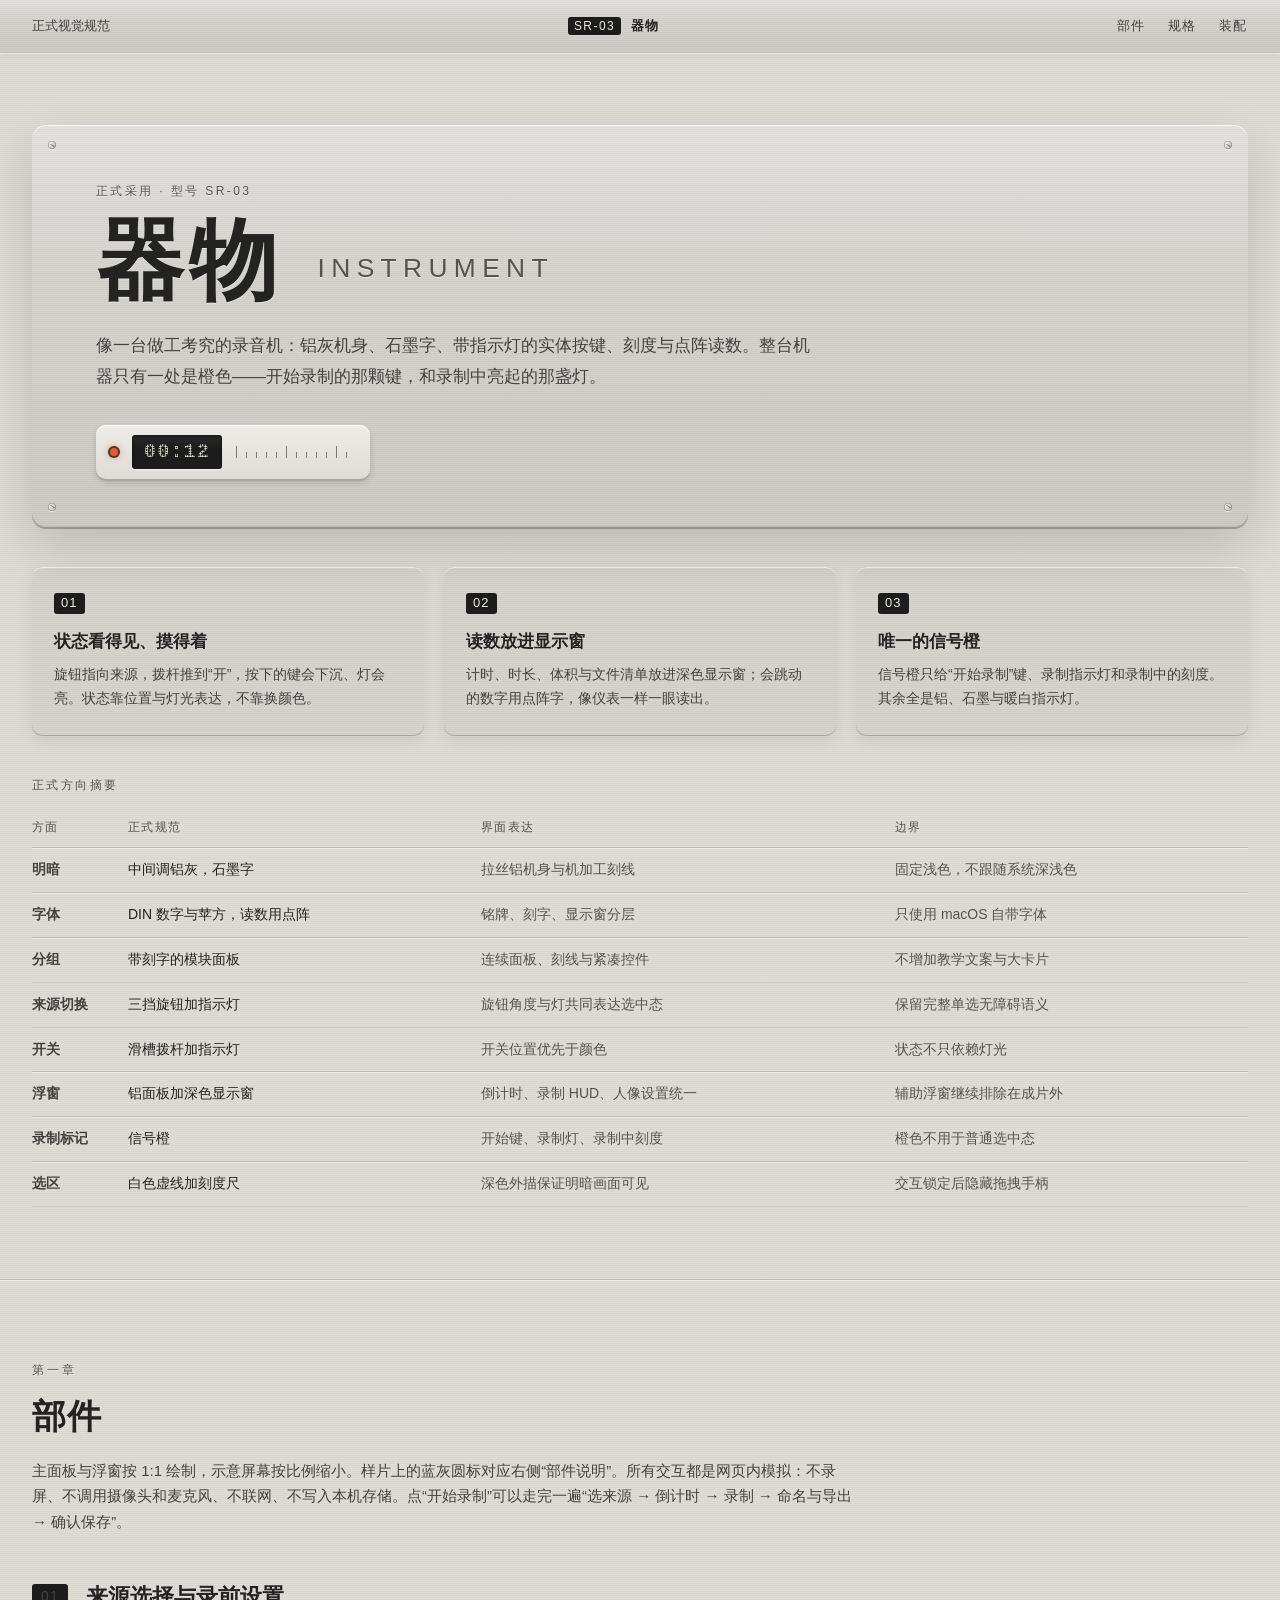
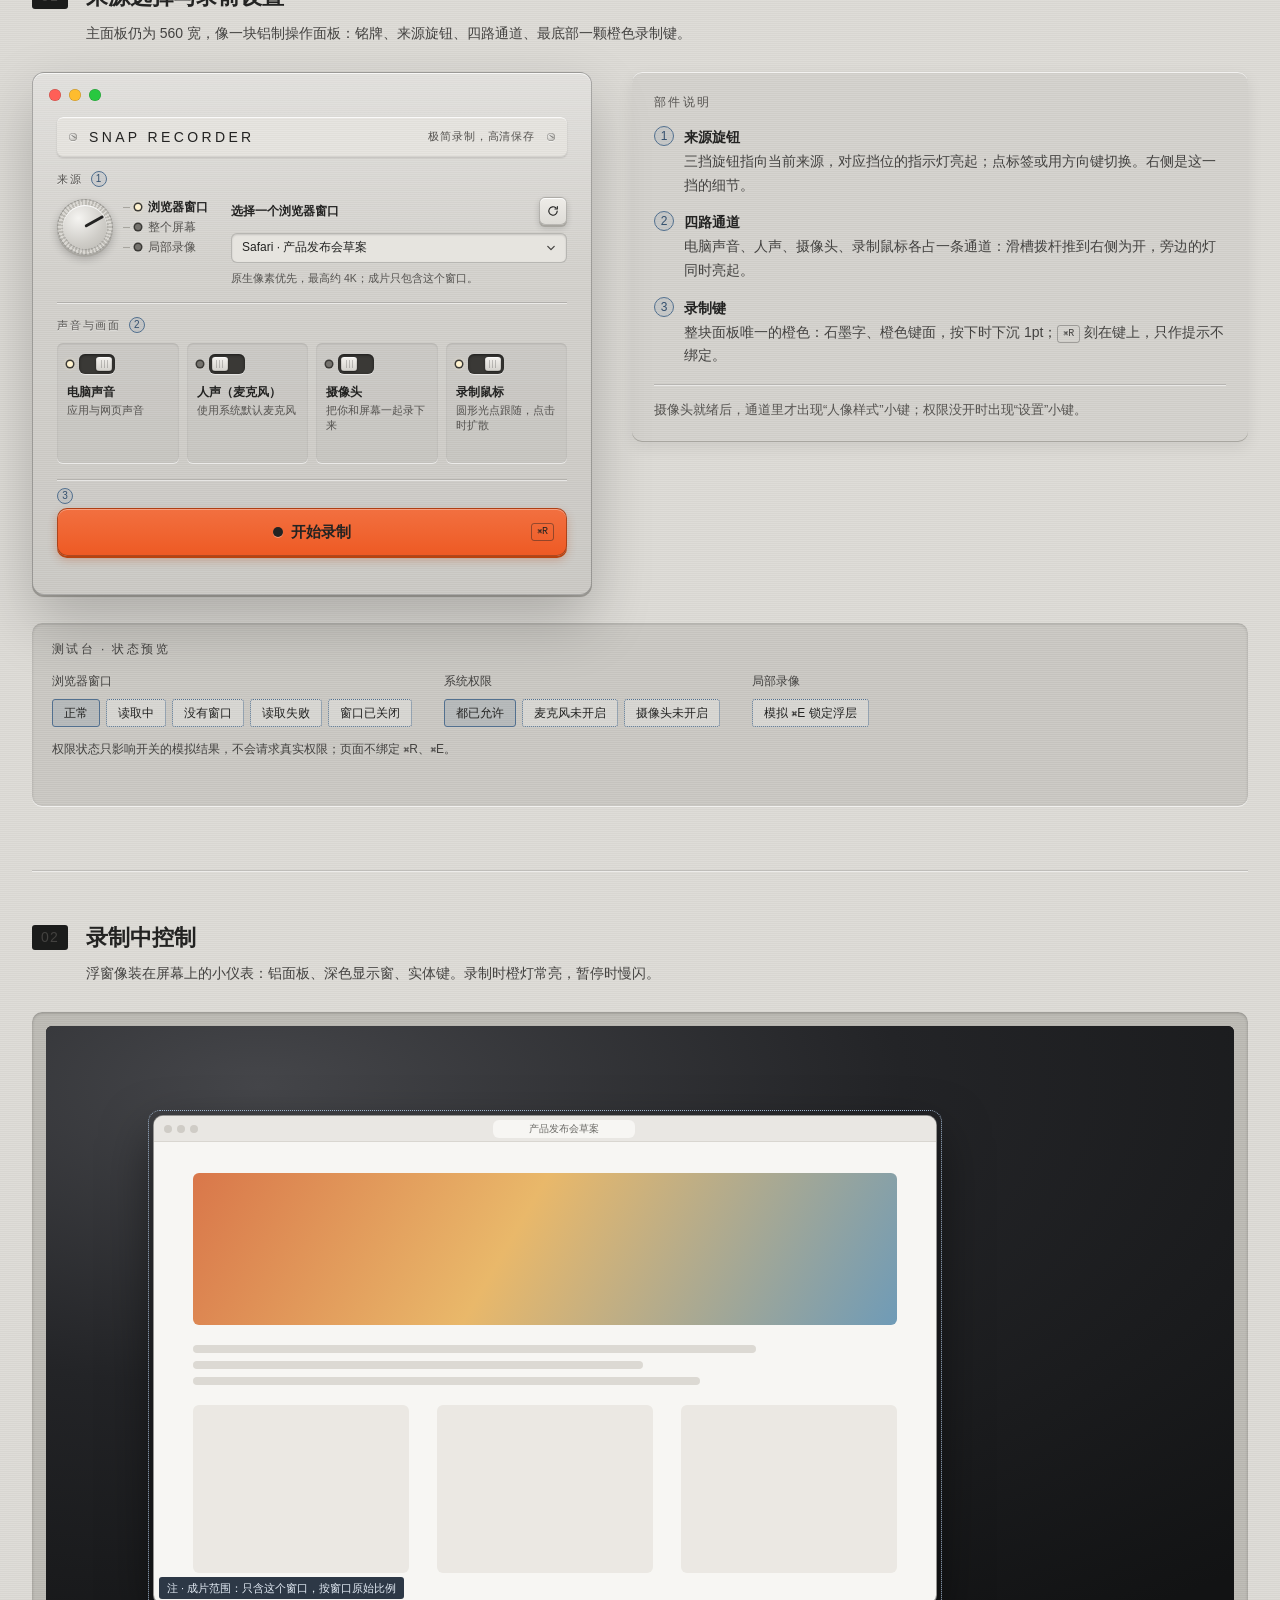
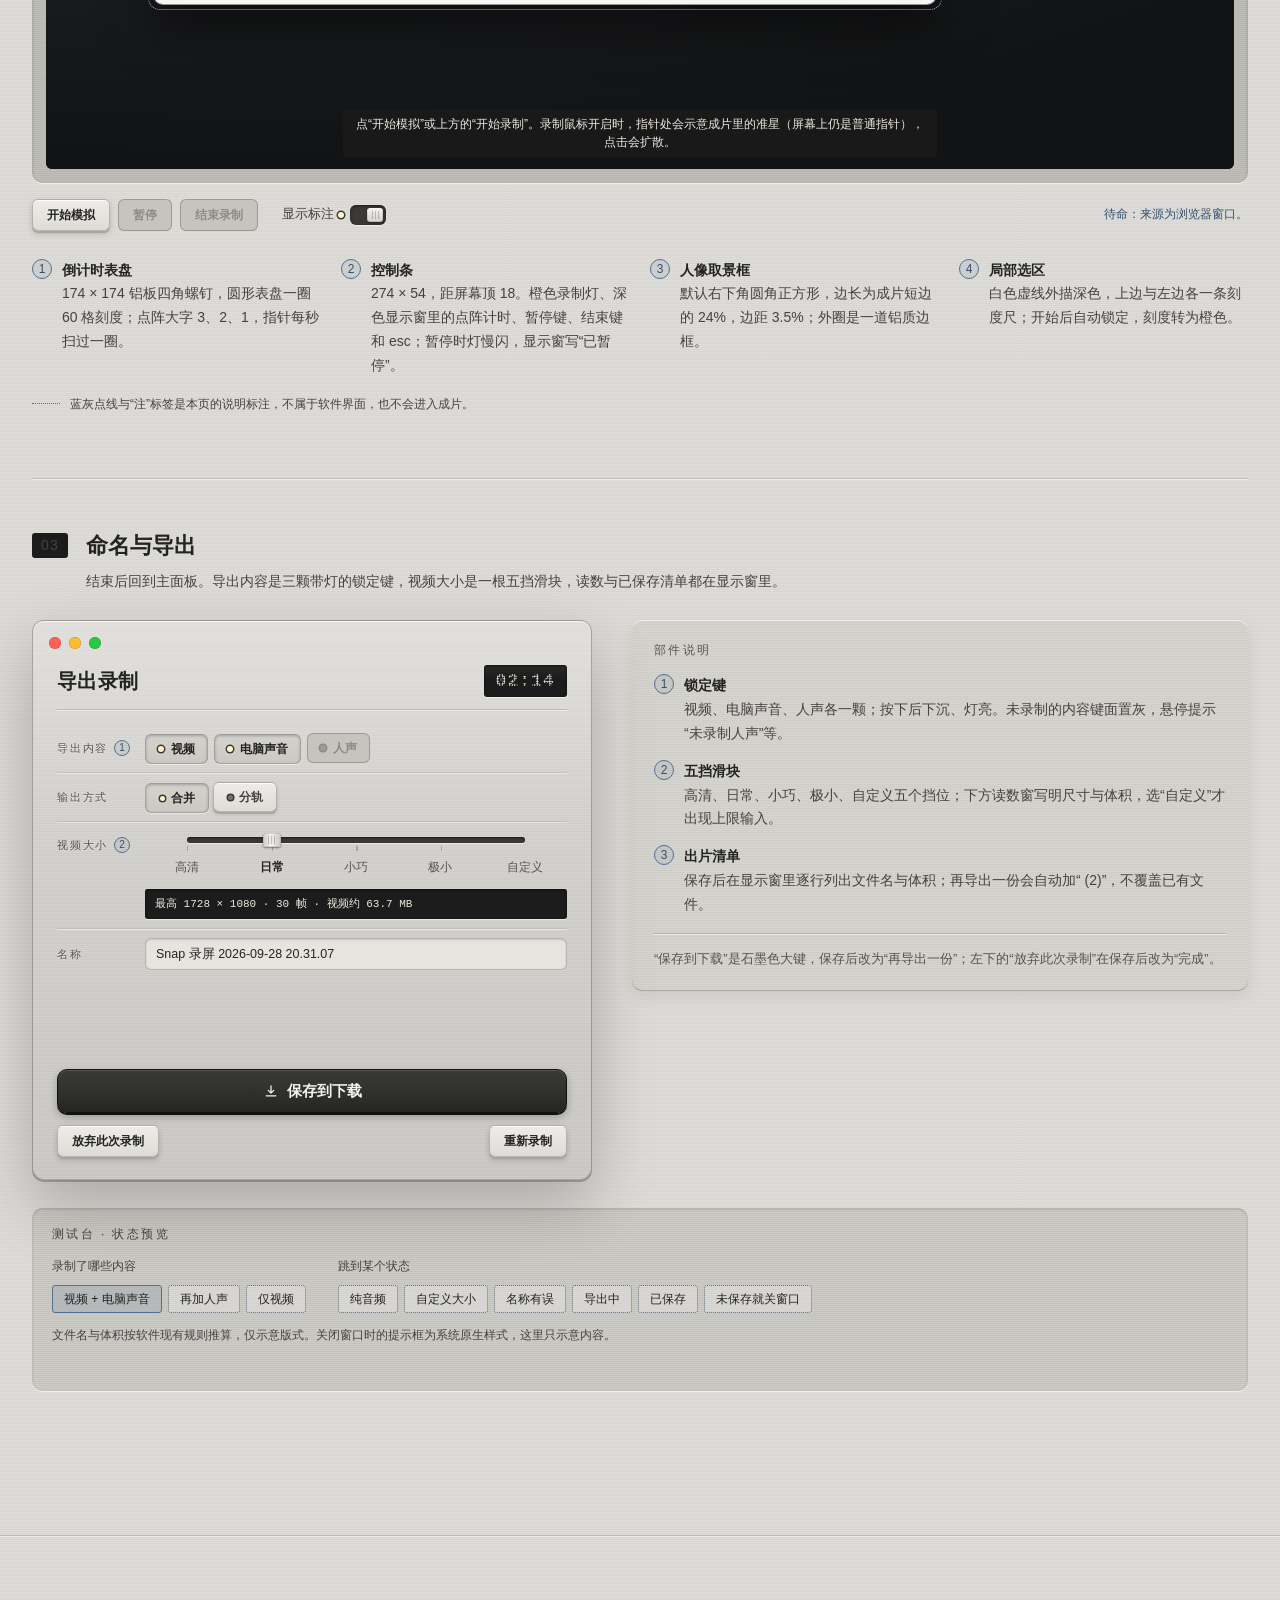
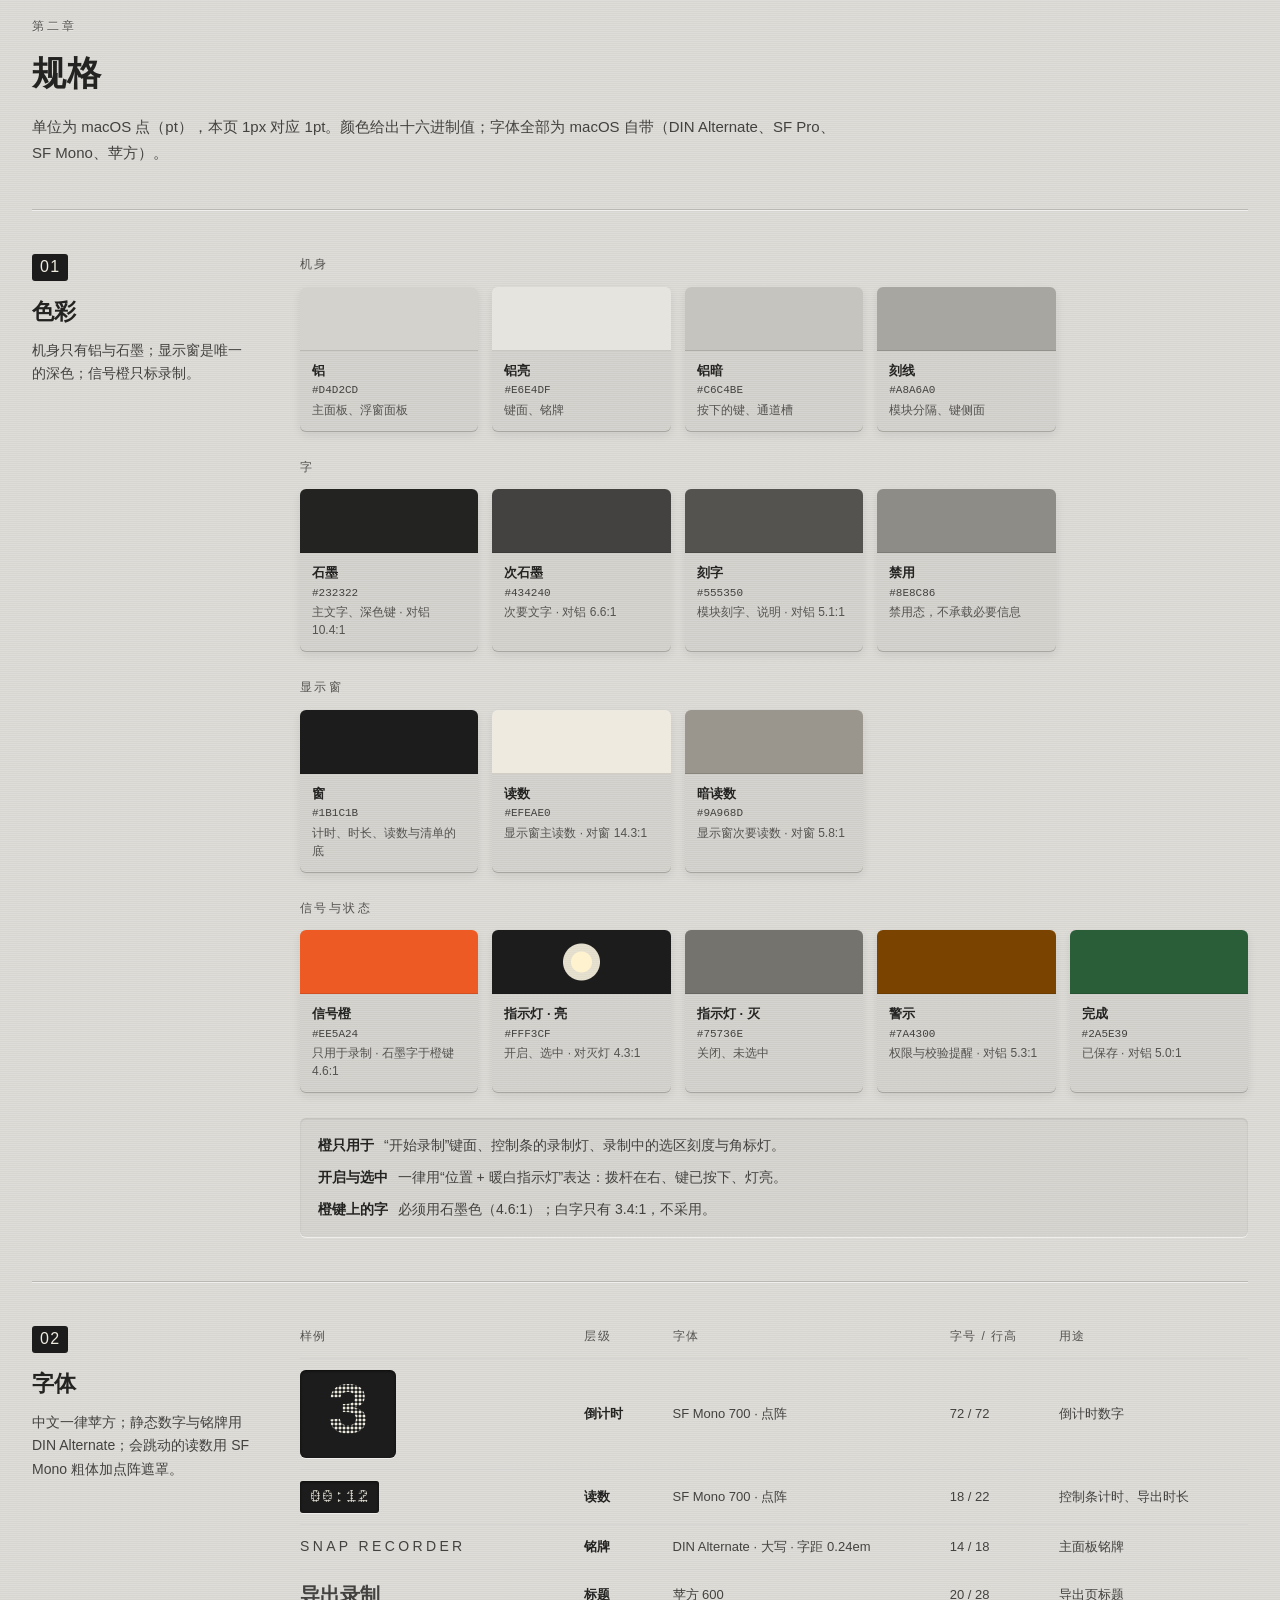
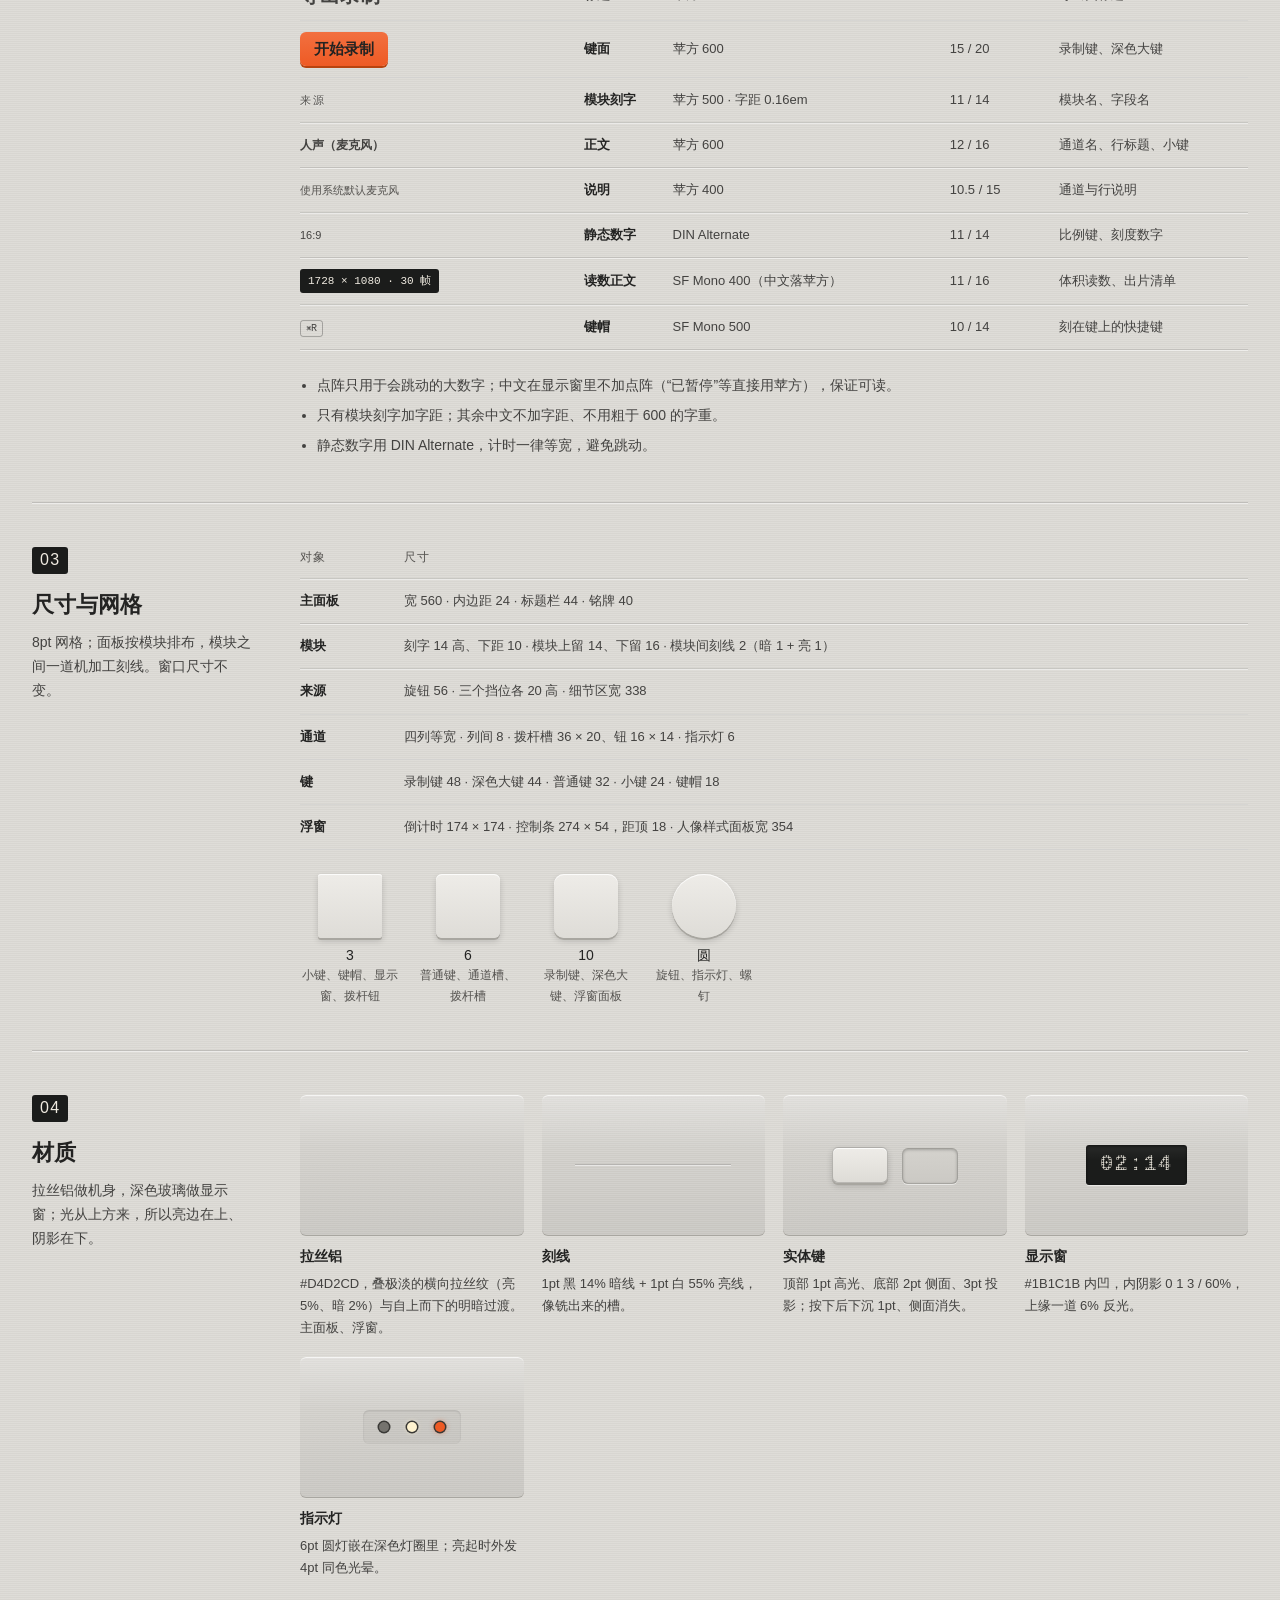
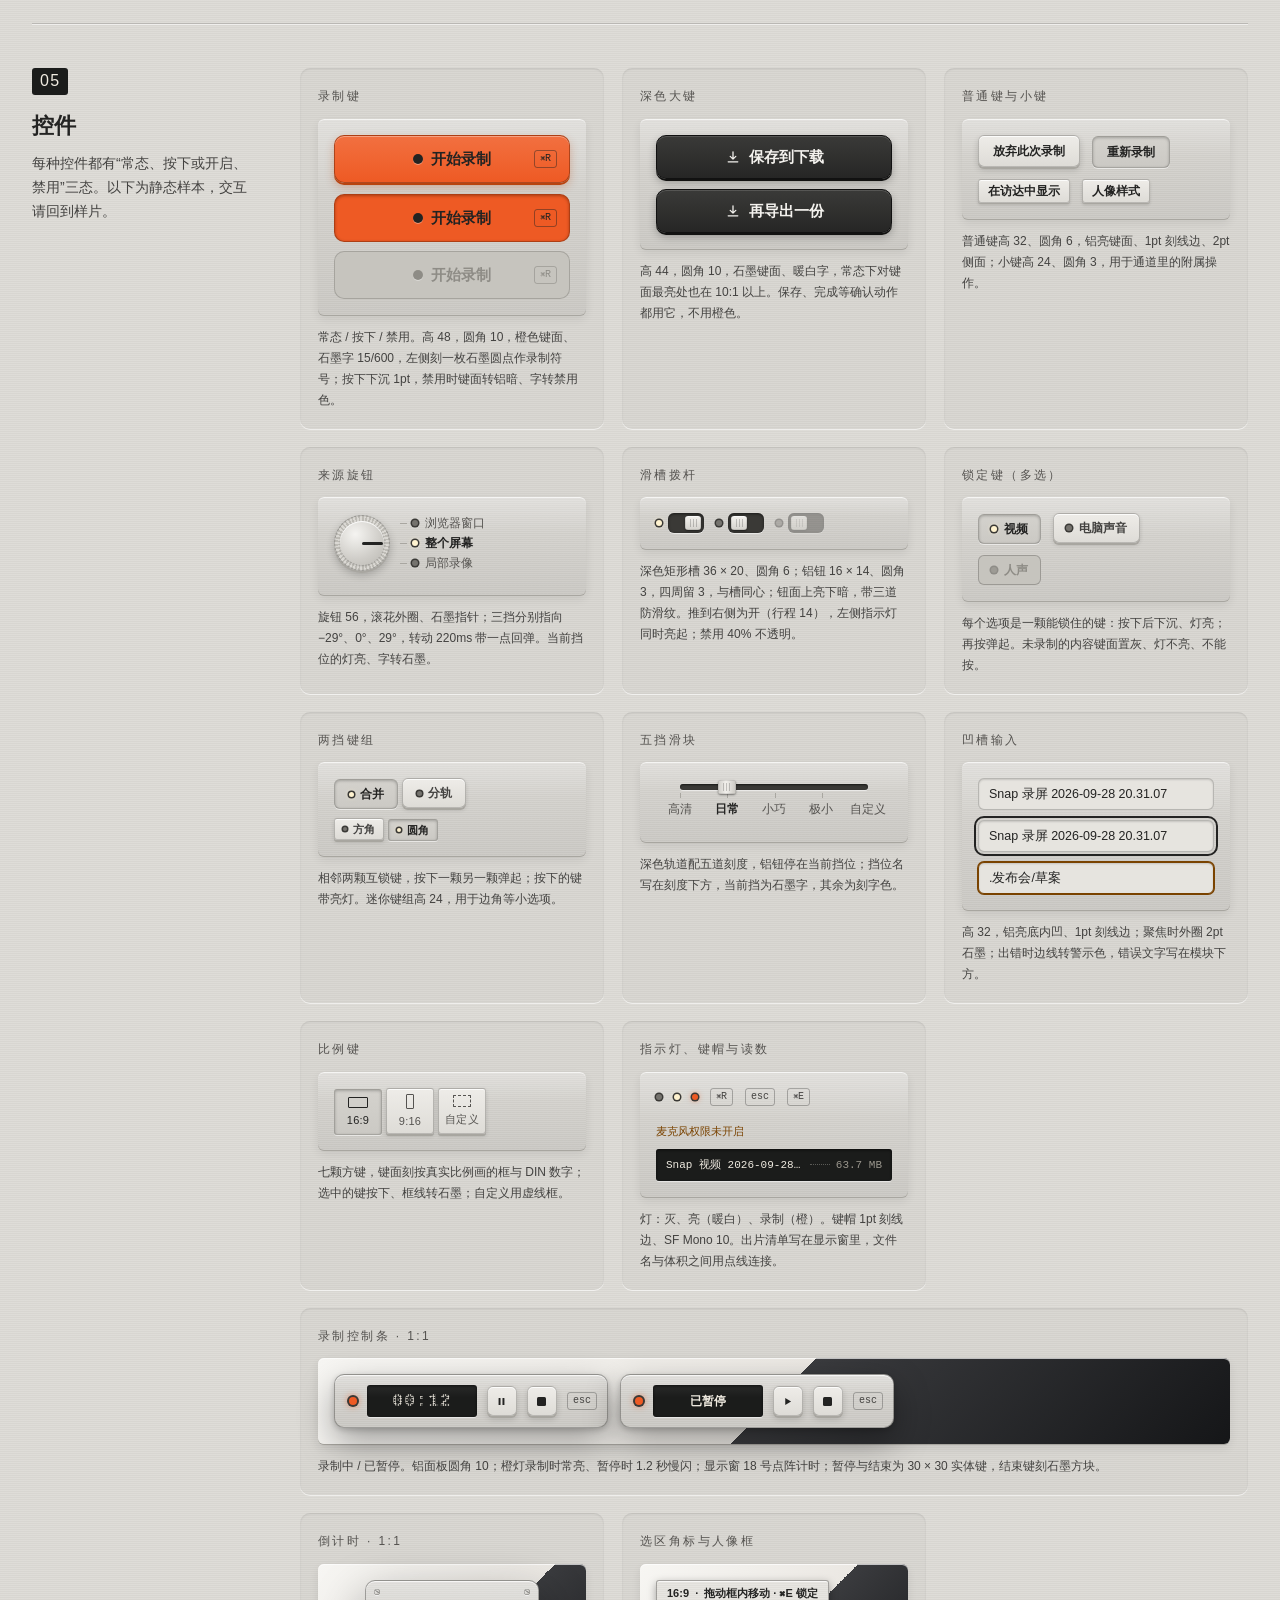
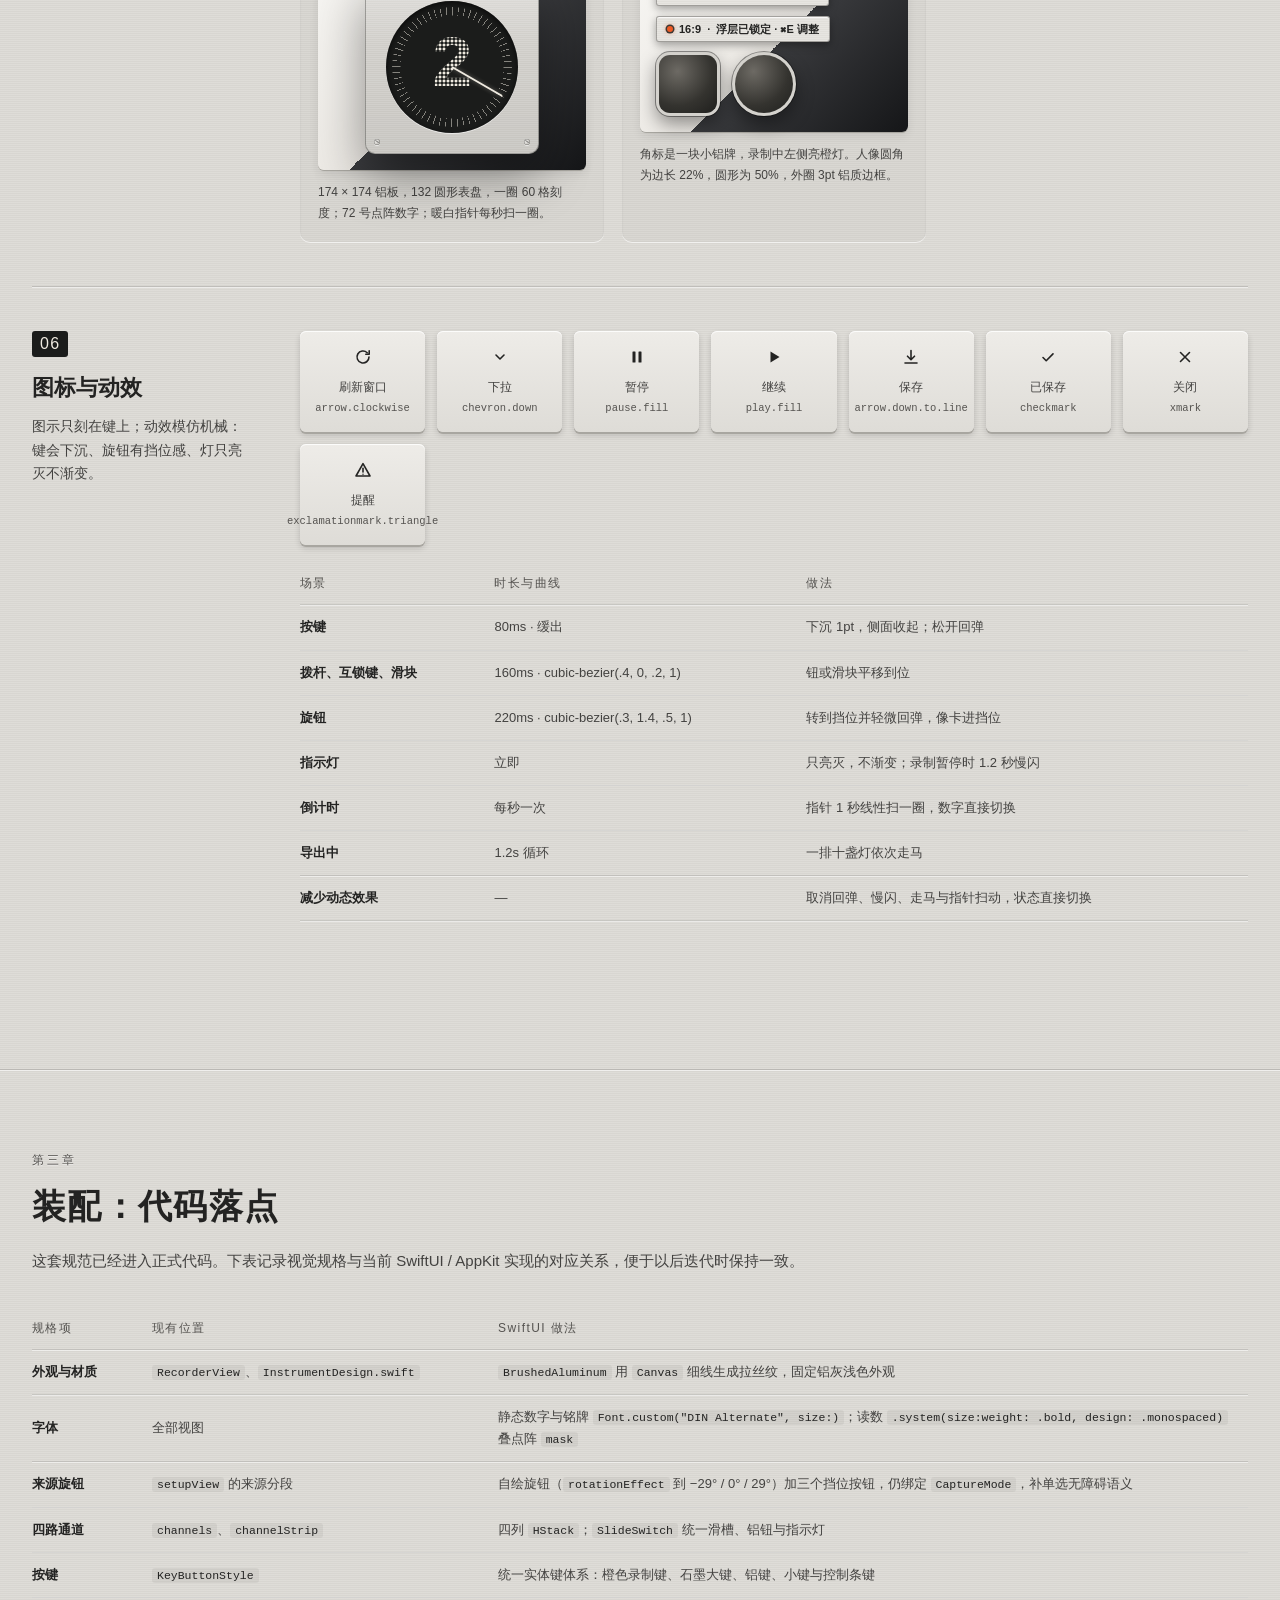
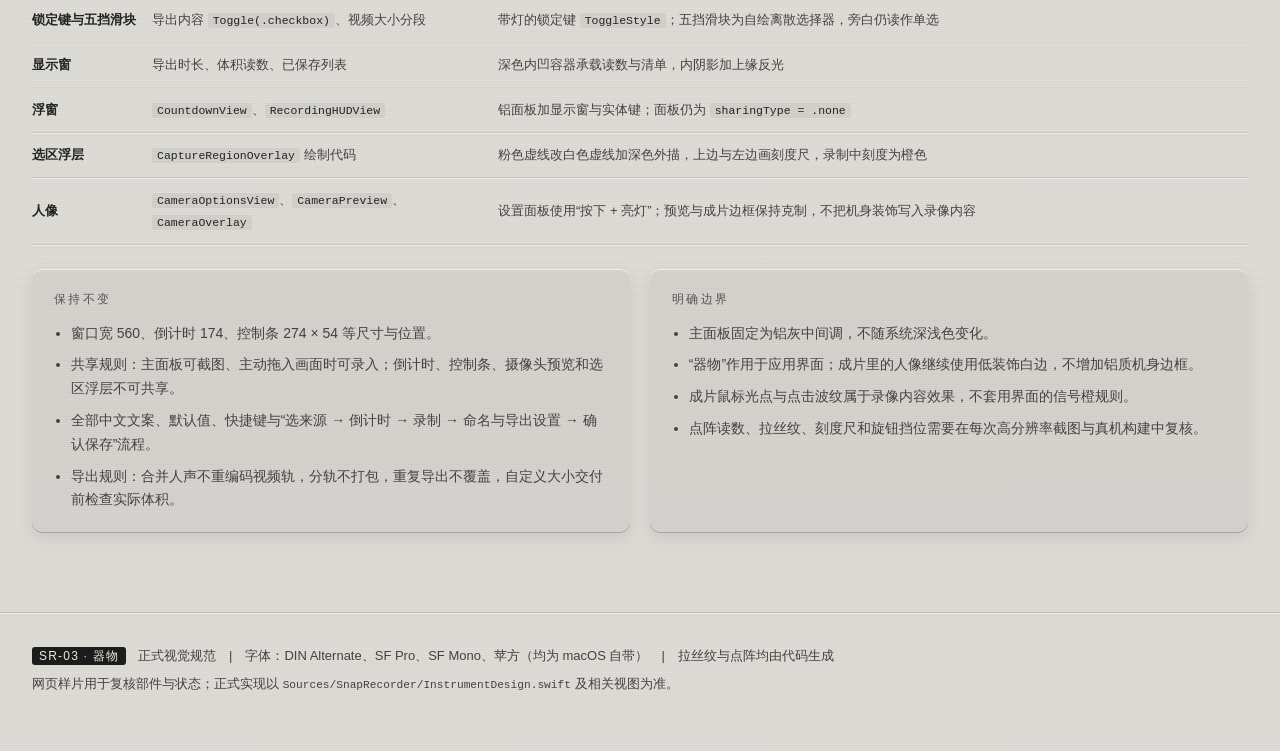
==== 视觉规范/器物/index.html @ 282f933a "Adopt instrument visual system" ====
<!doctype html>
<html lang="zh-CN">
<head>
  <meta charset="utf-8">
  <meta name="viewport" content="width=device-width, initial-scale=1">
  <title>器物 · Snap Recorder 正式视觉规范</title>
  <meta name="description" content="Snap Recorder 正式采用的“器物”视觉规范、交互样片与代码落点。">
  <meta name="color-scheme" content="light">
  <link rel="stylesheet" href="instrument.css">
  <script src="instrument.js" defer></script>
</head>
<body>
  <!-- 按键上的图示：线宽 1.6，20 × 20 网格 -->
  <svg class="sprite" aria-hidden="true" focusable="false" xmlns="http://www.w3.org/2000/svg">
    <symbol id="i-refresh" viewBox="0 0 20 20"><path d="M16 10a6 6 0 1 1-1.8-4.3"/><path d="M16.2 3.8v3.4h-3.4"/></symbol>
    <symbol id="i-chevron" viewBox="0 0 20 20"><path d="M6 8l4 4 4-4"/></symbol>
    <symbol id="i-pause" viewBox="0 0 20 20"><rect x="5.5" y="4.5" width="3" height="11" rx=".5" fill="currentColor" stroke="none"/><rect x="11.5" y="4.5" width="3" height="11" rx=".5" fill="currentColor" stroke="none"/></symbol>
    <symbol id="i-play" viewBox="0 0 20 20"><path d="M6.5 4.6v10.8l9-5.4z" fill="currentColor" stroke="none"/></symbol>
    <symbol id="i-download" viewBox="0 0 20 20"><path d="M10 3.5v9M6.5 9.2l3.5 3.5 3.5-3.5M4 16h12"/></symbol>
    <symbol id="i-check" viewBox="0 0 20 20"><path d="M5 10.5l3.2 3.2L15 6.9"/></symbol>
    <symbol id="i-close" viewBox="0 0 20 20"><path d="M5.5 5.5l9 9M14.5 5.5l-9 9"/></symbol>
    <symbol id="i-alert" viewBox="0 0 20 20"><path d="M10 3.6l7 12.4H3z"/><path d="M10 8.4v3.6"/><circle cx="10" cy="14.2" r=".7" fill="currentColor" stroke="none"/></symbol>
  </svg>

  <a class="skip" href="#samples">跳到样片</a>

  <header class="bar">
    <div class="bar-inner">
      <span class="back">正式视觉规范</span>
      <p class="bar-title"><span class="bar-model">SR-03</span>器物</p>
      <nav class="bar-nav" aria-label="页内导航">
        <a href="#samples">部件</a>
        <a href="#spec">规格</a>
        <a href="#build">装配</a>
      </nav>
    </div>
  </header>

  <main>
    <section class="cover" aria-labelledby="cover-title">
      <div class="wrap">
        <div class="cover-plate">
          <span class="screw" aria-hidden="true"></span><span class="screw" aria-hidden="true"></span>
          <span class="screw" aria-hidden="true"></span><span class="screw" aria-hidden="true"></span>
          <p class="cover-kicker">正式采用 · 型号 SR-03</p>
          <h1 id="cover-title">器物 <span class="en">Instrument</span></h1>
          <p class="lead">像一台做工考究的录音机：铝灰机身、石墨字、带指示灯的实体按键、刻度与点阵读数。整台机器只有一处是橙色——开始录制的那颗键，和录制中亮起的那盏灯。</p>
          <div class="cover-meter" aria-hidden="true">
            <span class="meter-led is-rec"></span>
            <span class="meter-window"><span class="dotmatrix">00:12</span></span>
            <span class="meter-scale"></span>
          </div>
        </div>

        <ol class="features">
          <li>
            <span class="feature-no" aria-hidden="true">01</span>
            <h2>状态看得见、摸得着</h2>
            <p>旋钮指向来源，拨杆推到“开”，按下的键会下沉、灯会亮。状态靠位置与灯光表达，不靠换颜色。</p>
          </li>
          <li>
            <span class="feature-no" aria-hidden="true">02</span>
            <h2>读数放进显示窗</h2>
            <p>计时、时长、体积与文件清单放进深色显示窗；会跳动的数字用点阵字，像仪表一样一眼读出。</p>
          </li>
          <li>
            <span class="feature-no" aria-hidden="true">03</span>
            <h2>唯一的信号橙</h2>
            <p>信号橙只给“开始录制”键、录制指示灯和录制中的刻度。其余全是铝、石墨与暖白指示灯。</p>
          </li>
        </ol>

        <table class="versus">
          <caption>正式方向摘要</caption>
          <thead><tr><th scope="col">方面</th><th scope="col">正式规范</th><th scope="col">界面表达</th><th scope="col">边界</th></tr></thead>
          <tbody>
            <tr><th scope="row">明暗</th><td>中间调铝灰，石墨字</td><td>拉丝铝机身与机加工刻线</td><td>固定浅色，不跟随系统深浅色</td></tr>
            <tr><th scope="row">字体</th><td>DIN 数字与苹方，读数用点阵</td><td>铭牌、刻字、显示窗分层</td><td>只使用 macOS 自带字体</td></tr>
            <tr><th scope="row">分组</th><td>带刻字的模块面板</td><td>连续面板、刻线与紧凑控件</td><td>不增加教学文案与大卡片</td></tr>
            <tr><th scope="row">来源切换</th><td>三挡旋钮加指示灯</td><td>旋钮角度与灯共同表达选中态</td><td>保留完整单选无障碍语义</td></tr>
            <tr><th scope="row">开关</th><td>滑槽拨杆加指示灯</td><td>开关位置优先于颜色</td><td>状态不只依赖灯光</td></tr>
            <tr><th scope="row">浮窗</th><td>铝面板加深色显示窗</td><td>倒计时、录制 HUD、人像设置统一</td><td>辅助浮窗继续排除在成片外</td></tr>
            <tr><th scope="row">录制标记</th><td>信号橙</td><td>开始键、录制灯、录制中刻度</td><td>橙色不用于普通选中态</td></tr>
            <tr><th scope="row">选区</th><td>白色虚线加刻度尺</td><td>深色外描保证明暗画面可见</td><td>交互锁定后隐藏拖拽手柄</td></tr>
          </tbody>
        </table>
      </div>
    </section>

    <section id="samples" class="chapter" aria-labelledby="samples-title">
      <div class="wrap">
        <header class="chapter-head">
          <p class="chapter-no">第一章</p>
          <h2 id="samples-title">部件</h2>
          <p class="chapter-lead">主面板与浮窗按 1:1 绘制，示意屏幕按比例缩小。样片上的蓝灰圆标对应右侧“部件说明”。所有交互都是网页内模拟：不录屏、不调用摄像头和麦克风、不联网、不写入本机存储。点“开始录制”可以走完一遍“选来源 → 倒计时 → 录制 → 命名与导出 → 确认保存”。</p>
        </header>

        <!-- 样片 01：来源选择与录前设置 -->
        <article class="sample" id="sample-setup" aria-labelledby="setup-title">
          <header class="sample-head">
            <p class="sample-no" aria-hidden="true">01</p>
            <div>
              <h3 id="setup-title">来源选择与录前设置</h3>
              <p>主面板仍为 560 宽，像一块铝制操作面板：铭牌、来源旋钮、四路通道、最底部一颗橙色录制键。</p>
            </div>
          </header>

          <div class="sample-body">
            <div class="mock-window setup-window" id="setup-window" data-mode="browser">
              <div class="titlebar"><span class="traffic" aria-hidden="true"><i></i><i></i><i></i></span></div>

              <div class="setup-body">
                <header class="plate">
                  <span class="screw" aria-hidden="true"></span>
                  <p class="plate-name">Snap Recorder</p>
                  <p class="plate-tag">极简录制，高清保存</p>
                  <span class="screw" aria-hidden="true"></span>
                </header>

                <section class="module" aria-labelledby="mod-source">
                  <h4 class="module-label"><span id="mod-source">来源</span><span class="callout" aria-hidden="true">1</span></h4>
                  <div class="source-grid">
                    <div class="selector">
                      <span class="knob" aria-hidden="true"><span class="knob-pointer"></span></span>
                      <div class="source-tabs stops" role="radiogroup" aria-label="录制来源">
                        <button type="button" class="stop source-tab" role="radio" aria-checked="true" data-mode="browser"><span class="led" aria-hidden="true"></span>浏览器窗口</button>
                        <button type="button" class="stop source-tab" role="radio" aria-checked="false" tabindex="-1" data-mode="display"><span class="led" aria-hidden="true"></span>整个屏幕</button>
                        <button type="button" class="stop source-tab" role="radio" aria-checked="false" tabindex="-1" data-mode="region"><span class="led" aria-hidden="true"></span>局部录像</button>
                      </div>
                    </div>

                    <div class="source-detail">
                      <!-- 浏览器窗口 -->
                      <div class="source-pane" data-pane="browser">
                        <div class="pane-head">
                          <p class="pane-title">选择一个浏览器窗口</p>
                          <button type="button" class="key key-icon" id="refresh-windows" title="刷新窗口" aria-label="刷新窗口"><svg class="icon icon-sm" aria-hidden="true"><use href="#i-refresh"/></svg></button>
                        </div>
                        <div class="browser-state" data-state="ok">
                          <div class="select">
                            <select id="window-select" aria-label="窗口">
                              <option value="safari">Safari · 产品发布会草案</option>
                              <option value="chrome">Google Chrome · 设计规范 v2</option>
                              <option value="arc">Arc · 灵感收集</option>
                            </select>
                            <svg class="icon select-chevron" aria-hidden="true"><use href="#i-chevron"/></svg>
                          </div>
                          <p class="hint" id="browser-hint">原生像素优先，最高约 4K；成片只包含这个窗口。</p>
                          <p class="hint is-warn" id="browser-note" hidden><svg class="icon icon-sm" aria-hidden="true"><use href="#i-alert"/></svg>之前选择的窗口已关闭，请重新选择。</p>
                        </div>
                        <div class="browser-state state-inline" data-state="loading" hidden>
                          <span class="spinner" aria-hidden="true"></span><span class="state-text">正在读取浏览器窗口…</span>
                        </div>
                        <div class="browser-state" data-state="empty" hidden>
                          <p class="state-title">没有找到浏览器窗口</p>
                          <p class="state-text">请先打开浏览器窗口，然后点右上角刷新。</p>
                        </div>
                        <div class="browser-state" data-state="error" hidden>
                          <p class="state-title is-warn"><svg class="icon icon-sm" aria-hidden="true"><use href="#i-alert"/></svg>读取浏览器窗口失败</p>
                          <p class="state-text">系统暂时没有返回窗口列表，请稍后刷新。（示例错误信息）</p>
                        </div>
                      </div>

                      <!-- 整个屏幕 -->
                      <div class="source-pane" data-pane="display" hidden>
                        <div class="display-row">
                          <div class="display-text">
                            <p class="pane-title">当前主屏幕</p>
                            <p class="pane-text">保留原生像素，最高约 4K 清晰度</p>
                            <p class="hint">Snap Recorder 的窗口和录制控制条不会进入成片</p>
                          </div>
                          <span class="ready-lamp" title="已就绪"><span class="led is-lit" aria-hidden="true"></span><span class="sr-only">已就绪</span></span>
                        </div>
                      </div>

                      <!-- 局部录像 -->
                      <div class="source-pane" data-pane="region" hidden>
                        <div class="pane-head">
                          <p class="pane-title">画面比例</p>
                          <p class="lock-hint" id="region-lock-hint">拖动虚线框 · <kbd>⌘E</kbd> 锁定</p>
                        </div>
                        <div class="ratio-grid" role="radiogroup" aria-label="画面比例">
                          <button type="button" class="ratio" role="radio" aria-checked="true" data-ratio="16:9"><span class="ratio-glyph" style="--rw: 20px; --rh: 11.3px"></span><span class="ratio-label">16:9</span></button>
                          <button type="button" class="ratio" role="radio" aria-checked="false" tabindex="-1" data-ratio="9:16"><span class="ratio-glyph" style="--rw: 8.4px; --rh: 15px"></span><span class="ratio-label">9:16</span></button>
                          <button type="button" class="ratio" role="radio" aria-checked="false" tabindex="-1" data-ratio="4:3"><span class="ratio-glyph" style="--rw: 18px; --rh: 13.5px"></span><span class="ratio-label">4:3</span></button>
                          <button type="button" class="ratio" role="radio" aria-checked="false" tabindex="-1" data-ratio="3:4"><span class="ratio-glyph" style="--rw: 11px; --rh: 14.7px"></span><span class="ratio-label">3:4</span></button>
                          <button type="button" class="ratio" role="radio" aria-checked="false" tabindex="-1" data-ratio="21:9"><span class="ratio-glyph" style="--rw: 22px; --rh: 9.4px"></span><span class="ratio-label">21:9</span></button>
                          <button type="button" class="ratio" role="radio" aria-checked="false" tabindex="-1" data-ratio="1:1"><span class="ratio-glyph" style="--rw: 14px; --rh: 14px"></span><span class="ratio-label">1:1</span></button>
                          <button type="button" class="ratio" role="radio" aria-checked="false" tabindex="-1" data-ratio="custom"><span class="ratio-glyph is-free" style="--rw: 18px; --rh: 12px"></span><span class="ratio-label">自定义</span></button>
                        </div>
                        <div class="rows">
                          <div class="row">
                            <div class="row-text">
                              <p class="row-title" id="lbl-region-corner">录制框边角</p>
                              <p class="row-sub">默认圆角，也可保留方角</p>
                            </div>
                            <div class="seg seg-mini" role="radiogroup" aria-labelledby="lbl-region-corner" data-seg="regionCorner">
                              <button type="button" role="radio" aria-checked="false" tabindex="-1" data-value="square">方角</button>
                              <button type="button" role="radio" aria-checked="true" data-value="rounded">圆角</button>
                            </div>
                          </div>
                          <div class="row" data-row="vignette">
                            <div class="row-text">
                              <p class="row-title" id="lbl-vignette">柔和圆角暗角</p>
                              <p class="row-sub">四角轻微渐隐，让画面更柔和</p>
                            </div>
                            <button type="button" class="switch" role="switch" aria-checked="false" aria-labelledby="lbl-vignette" data-toggle="vignette"></button>
                          </div>
                          <div class="row" data-row="focus">
                            <div class="row-text">
                              <p class="row-title" id="lbl-focus">聚焦蒙版</p>
                              <p class="row-sub" id="focus-sub">框内原色，框外单色并压暗 50%</p>
                            </div>
                            <div class="seg seg-mini" role="radiogroup" aria-label="蒙版边角" data-seg="focusCorner" hidden>
                              <button type="button" role="radio" aria-checked="false" tabindex="-1" data-value="square">方角</button>
                              <button type="button" role="radio" aria-checked="true" data-value="rounded">圆角</button>
                            </div>
                            <button type="button" class="switch" role="switch" aria-checked="false" aria-labelledby="lbl-focus" data-toggle="focusMask"></button>
                          </div>
                        </div>
                      </div>
                    </div>
                  </div>
                </section>

                <section class="module" aria-labelledby="mod-channels">
                  <h4 class="module-label"><span id="mod-channels">声音与画面</span><span class="callout" aria-hidden="true">2</span></h4>
                  <div class="channels">
                    <div class="channel">
                      <div class="ch-controls"><button type="button" class="switch" role="switch" aria-checked="true" aria-labelledby="lbl-system" data-toggle="systemAudio"></button></div>
                      <p class="ch-title" id="lbl-system">电脑声音</p>
                      <p class="ch-sub">应用与网页声音</p>
                    </div>
                    <div class="channel">
                      <div class="ch-controls"><button type="button" class="switch" role="switch" aria-checked="false" aria-labelledby="lbl-mic" data-toggle="mic"></button></div>
                      <p class="ch-title" id="lbl-mic">人声（麦克风）</p>
                      <p class="ch-sub" id="mic-sub">使用系统默认麦克风</p>
                      <button type="button" class="key key-small" id="mic-settings" hidden>打开设置</button>
                    </div>
                    <div class="channel">
                      <div class="ch-controls">
                        <button type="button" class="switch" role="switch" aria-checked="false" aria-labelledby="lbl-camera" data-toggle="camera"></button>
                        <span class="spinner spinner-sm" id="camera-spinner" aria-hidden="true" hidden></span>
                      </div>
                      <p class="ch-title" id="lbl-camera">摄像头</p>
                      <p class="ch-sub" id="camera-sub">把你和屏幕一起录下来</p>
                      <button type="button" class="key key-small" id="camera-settings" hidden>设置</button>
                      <button type="button" class="key key-small" id="camera-style" aria-haspopup="dialog" hidden>人像样式</button>
                    </div>
                    <div class="channel">
                      <div class="ch-controls"><button type="button" class="switch" role="switch" aria-checked="true" aria-labelledby="lbl-mouse" data-toggle="mouse"></button></div>
                      <p class="ch-title" id="lbl-mouse">录制鼠标</p>
                      <p class="ch-sub" id="mouse-sub">圆形光点跟随，点击时扩散</p>
                    </div>
                  </div>
                </section>

                <section class="module module-rec" aria-label="开始录制">
                  <span class="callout callout-float" aria-hidden="true">3</span>
                  <button type="button" class="key key-rec btn-record" id="start-recording">
                    <span class="rec-lamp" aria-hidden="true"></span>
                    <span class="key-label">开始录制</span>
                    <kbd class="key-cap">⌘R</kbd>
                  </button>
                </section>
              </div>

              <!-- 人像样式：与软件一致，留在主面板内 -->
              <div class="sheet-scrim" id="camera-scrim" hidden></div>
              <div class="sheet" id="camera-sheet" role="dialog" aria-modal="true" aria-labelledby="camera-sheet-title" hidden>
                <div class="sheet-head">
                  <h4 id="camera-sheet-title">人像样式</h4>
                  <button type="button" class="key key-icon" data-close-sheet aria-label="关闭人像样式"><svg class="icon icon-sm" aria-hidden="true"><use href="#i-close"/></svg></button>
                </div>
                <div class="sheet-body">
                  <div class="field">
                    <p class="field-label" id="lbl-pos">位置</p>
                    <div class="pos-grid" role="radiogroup" aria-labelledby="lbl-pos">
                      <button type="button" class="pos" role="radio" aria-checked="false" tabindex="-1" data-pos="topLeft" aria-label="人像位置：左上角"><span class="pos-glyph" data-corner="tl" aria-hidden="true"></span>左上角</button>
                      <button type="button" class="pos" role="radio" aria-checked="false" tabindex="-1" data-pos="topRight" aria-label="人像位置：右上角"><span class="pos-glyph" data-corner="tr" aria-hidden="true"></span>右上角</button>
                      <button type="button" class="pos" role="radio" aria-checked="false" tabindex="-1" data-pos="bottomLeft" aria-label="人像位置：左下角"><span class="pos-glyph" data-corner="bl" aria-hidden="true"></span>左下角</button>
                      <button type="button" class="pos" role="radio" aria-checked="true" data-pos="bottomRight" aria-label="人像位置：右下角"><span class="pos-glyph" data-corner="br" aria-hidden="true"></span>右下角</button>
                    </div>
                  </div>
                  <div class="field">
                    <p class="field-label" id="lbl-shape">形状</p>
                    <div class="seg seg-fill" role="radiogroup" aria-labelledby="lbl-shape" data-seg="shape">
                      <button type="button" role="radio" aria-checked="true" data-value="rounded">圆角</button>
                      <button type="button" role="radio" aria-checked="false" tabindex="-1" data-value="circle">圆形</button>
                    </div>
                  </div>
                  <div class="field">
                    <p class="field-label" id="lbl-size">大小</p>
                    <div class="seg seg-fill" role="radiogroup" aria-labelledby="lbl-size" data-seg="size">
                      <button type="button" role="radio" aria-checked="false" tabindex="-1" data-value="small">小</button>
                      <button type="button" role="radio" aria-checked="true" data-value="medium">中</button>
                      <button type="button" role="radio" aria-checked="false" tabindex="-1" data-value="large">大</button>
                    </div>
                  </div>
                  <div class="row row-plain">
                    <div class="row-text"><p class="row-title" id="lbl-mirror">镜像</p></div>
                    <button type="button" class="switch" role="switch" aria-checked="true" aria-labelledby="lbl-mirror" data-toggle="mirrored"></button>
                  </div>
                  <div class="field">
                    <p class="field-label" id="lbl-preset">自然修饰</p>
                    <div class="seg seg-fill" role="radiogroup" aria-labelledby="lbl-preset" data-seg="portrait">
                      <button type="button" role="radio" aria-checked="true" data-value="original">原图</button>
                      <button type="button" role="radio" aria-checked="false" tabindex="-1" data-value="natural">自然</button>
                      <button type="button" role="radio" aria-checked="false" tabindex="-1" data-value="soft">柔和</button>
                    </div>
                    <p class="hint" id="portrait-sub">保留原始画面，不做修饰</p>
                    <p class="hint">检测到正脸时生效；侧脸或遮挡时保留原图。</p>
                  </div>
                </div>
                <div class="sheet-foot">
                  <p class="hint">调整会同步到预览和最终录像。</p>
                  <button type="button" class="key key-dark key-wide" data-close-sheet>完成</button>
                </div>
              </div>

              <div class="window-veil" id="setup-veil" hidden>
                <p id="setup-veil-title">主面板已自动收起</p>
                <p class="hint" id="setup-veil-text">录制中再次打开 Snap Recorder 可调出主面板；主动拖入画面时会被录入。</p>
              </div>
            </div>

            <aside class="legend-panel" aria-labelledby="setup-legend-title">
              <h4 id="setup-legend-title">部件说明</h4>
              <ol class="parts">
                <li><span class="part-mark" aria-hidden="true">1</span><div><b>来源旋钮</b>三挡旋钮指向当前来源，对应挡位的指示灯亮起；点标签或用方向键切换。右侧是这一挡的细节。</div></li>
                <li><span class="part-mark" aria-hidden="true">2</span><div><b>四路通道</b>电脑声音、人声、摄像头、录制鼠标各占一条通道：滑槽拨杆推到右侧为开，旁边的灯同时亮起。</div></li>
                <li><span class="part-mark" aria-hidden="true">3</span><div><b>录制键</b>整块面板唯一的橙色：石墨字、橙色键面，按下时下沉 1pt；<kbd>⌘R</kbd> 刻在键上，只作提示不绑定。</div></li>
              </ol>
              <p class="legend-note">摄像头就绪后，通道里才出现“人像样式”小键；权限没开时出现“设置”小键。</p>
            </aside>
          </div>

          <div class="testbench" aria-labelledby="setup-bench-title">
            <p class="bench-title" id="setup-bench-title">测试台 · 状态预览</p>
            <div class="bench-groups">
              <div class="bench-group">
                <p class="bench-label">浏览器窗口</p>
                <div class="chips" role="group" aria-label="浏览器窗口状态">
                  <button type="button" class="chip" aria-pressed="true" data-review="browser:ok">正常</button>
                  <button type="button" class="chip" aria-pressed="false" data-review="browser:loading">读取中</button>
                  <button type="button" class="chip" aria-pressed="false" data-review="browser:empty">没有窗口</button>
                  <button type="button" class="chip" aria-pressed="false" data-review="browser:error">读取失败</button>
                  <button type="button" class="chip" aria-pressed="false" data-review="browser:closed">窗口已关闭</button>
                </div>
              </div>
              <div class="bench-group">
                <p class="bench-label">系统权限</p>
                <div class="chips" role="group" aria-label="系统权限状态">
                  <button type="button" class="chip" aria-pressed="true" data-review="perm:ok">都已允许</button>
                  <button type="button" class="chip" aria-pressed="false" data-review="perm:mic">麦克风未开启</button>
                  <button type="button" class="chip" aria-pressed="false" data-review="perm:camera">摄像头未开启</button>
                </div>
              </div>
              <div class="bench-group">
                <p class="bench-label">局部录像</p>
                <div class="chips" role="group" aria-label="局部录像浮层">
                  <button type="button" class="chip" aria-pressed="false" data-review="region:lock">模拟 ⌘E 锁定浮层</button>
                </div>
              </div>
            </div>
            <p class="bench-foot">权限状态只影响开关的模拟结果，不会请求真实权限；页面不绑定 ⌘R、⌘E。</p>
            <p class="sim-status" id="setup-status" aria-live="polite"></p>
          </div>
        </article>

        <!-- 样片 02：录制中控制 -->
        <article class="sample sample-wide" id="sample-recording" aria-labelledby="rec-title">
          <header class="sample-head">
            <p class="sample-no" aria-hidden="true">02</p>
            <div>
              <h3 id="rec-title">录制中控制</h3>
              <p>浮窗像装在屏幕上的小仪表：铝面板、深色显示窗、实体键。录制时橙灯常亮，暂停时慢闪。</p>
            </div>
          </header>

          <div class="stage-shell">
            <div class="stage" id="stage" data-mode="browser" data-phase="idle" data-annotate="on" data-camera="off" data-mouse="on">
              <div class="desk" aria-hidden="true"></div>

              <div class="stage-window" id="stage-window" aria-hidden="true">
                <div class="sw-bar"><i></i><i></i><i></i><span class="sw-url" id="stage-window-title">产品发布会草案</span></div>
                <div class="sw-body">
                  <div class="sw-hero"></div>
                  <div class="sw-lines"><span></span><span></span><span></span></div>
                  <div class="sw-cards"><span></span><span></span><span></span></div>
                </div>
              </div>

              <!-- 标注：成片范围（本页说明，不是软件界面） -->
              <div class="anno-frame" id="anno-capture" aria-hidden="true">
                <span class="anno-tag" id="anno-capture-text">注 · 成片范围：只含这个窗口，按窗口原始比例</span>
              </div>

              <!-- 局部录像选区浮层（软件界面，不进成片） -->
              <div class="region" id="stage-region" data-corner="rounded" data-locked="false" aria-hidden="true">
                <div class="region-shade"><span class="region-hole" id="region-hole"></span></div>
                <div class="region-focus" id="region-focus"><i></i><i></i><i></i><i></i></div>
                <div class="region-frame"></div>
                <span class="ruler ruler-top"></span><span class="ruler ruler-left"></span>
                <span class="rh rh-n"></span><span class="rh rh-s"></span><span class="rh rh-w"></span><span class="rh rh-e"></span>
                <span class="region-badge" id="region-badge">16:9  ·  拖动框内移动 · ⌘E 锁定</span>
              </div>

              <div class="cam" id="stage-cam" data-shape="rounded" data-mirrored="true" aria-hidden="true">
                <svg class="cam-face" viewBox="0 0 100 100" preserveAspectRatio="xMidYMid slice">
                  <defs>
                    <radialGradient id="cam-light" cx="30%" cy="25%" r="80%">
                      <stop offset="0" stop-color="#6d6a64"/>
                      <stop offset=".6" stop-color="#34332f"/>
                      <stop offset="1" stop-color="#1f1f1d"/>
                    </radialGradient>
                  </defs>
                  <rect width="100" height="100" fill="url(#cam-light)"/>
                  <rect x="64" y="10" width="26" height="38" rx="3" fill="#44423d" opacity=".55"/>
                  <ellipse cx="50" cy="43" rx="15.5" ry="18.5" fill="#bda18a"/>
                  <path d="M33 38c1-13 9-20 18-20 10 0 17 8 17 18-4-6-11-8-20-8-7 0-12 4-15 10z" fill="#2a2420"/>
                  <path d="M14 100c2-20 17-32 36-32s34 12 36 32z" fill="#4b5560"/>
                  <path d="M42 66h16l-3 9h-10z" fill="#a88f79"/>
                </svg>
                <span class="cam-tag">示意人像</span>
              </div>

              <div class="cursor-dot" id="stage-cursor" aria-hidden="true"></div>

              <div class="countdown" id="stage-countdown" aria-hidden="true">
                <span class="screw"></span><span class="screw"></span><span class="screw"></span><span class="screw"></span>
                <span class="dial">
                  <span class="dial-needle" id="countdown-ring"></span>
                  <span class="countdown-num dotmatrix" id="countdown-num">3</span>
                </span>
              </div>

              <div class="hud" id="stage-hud" role="group" aria-label="录制控制条（模拟）" data-paused="false">
                <span class="hud-led" aria-hidden="true"></span>
                <span class="hud-display"><span class="hud-time dotmatrix" id="hud-time">00:00</span></span>
                <button type="button" class="key hud-btn" id="hud-pause" title="暂停" aria-label="暂停">
                  <svg class="icon" aria-hidden="true"><use id="hud-pause-icon" href="#i-pause"/></svg>
                </button>
                <button type="button" class="key hud-stop" id="hud-stop" title="结束录制（Esc）" aria-label="结束录制（Esc）"><span aria-hidden="true"></span></button>
                <kbd class="hud-key">esc</kbd>
              </div>

              <!-- 标注：不进成片 -->
              <span class="pin" data-pin="hud" aria-hidden="true">注 · 控制条不进成片</span>
              <span class="pin" data-pin="countdown" aria-hidden="true">注 · 倒计时不进成片</span>
              <span class="pin" data-pin="cam" aria-hidden="true">注 · 预览窗不进成片，人像在编码前叠入</span>
              <span class="pin" data-pin="region" aria-hidden="true">注 · 选区浮层不进成片</span>
              <span class="pin" data-pin="focus" aria-hidden="true">注 · 屏幕上只压暗，成片中框外转为单色</span>
              <span class="pin" data-pin="vignette" aria-hidden="true">注 · 柔和暗角只作用于成片</span>

              <p class="stage-tip" id="stage-tip">点“开始模拟”或上方的“开始录制”。录制鼠标开启时，指针处会示意成片里的准星（屏幕上仍是普通指针），点击会扩散。</p>
            </div>
          </div>

          <div class="stage-controls">
            <div class="stage-buttons">
              <button type="button" class="key" id="sim-start">开始模拟</button>
              <button type="button" class="key" id="sim-pause" disabled>暂停</button>
              <button type="button" class="key" id="sim-stop" disabled>结束录制</button>
            </div>
            <div class="stage-option">
              <span id="lbl-annotate">显示标注</span>
              <button type="button" class="switch" role="switch" aria-checked="true" aria-labelledby="lbl-annotate" data-toggle="annotate"></button>
            </div>
            <p class="sim-status" id="sim-status" aria-live="polite">待命：来源为浏览器窗口。</p>
          </div>

          <ol class="parts parts-row">
            <li><span class="part-mark" aria-hidden="true">1</span><div><b>倒计时表盘</b>174 × 174 铝板四角螺钉，圆形表盘一圈 60 格刻度；点阵大字 3、2、1，指针每秒扫过一圈。</div></li>
            <li><span class="part-mark" aria-hidden="true">2</span><div><b>控制条</b>274 × 54，距屏幕顶 18。橙色录制灯、深色显示窗里的点阵计时、暂停键、结束键和 esc；暂停时灯慢闪，显示窗写“已暂停”。</div></li>
            <li><span class="part-mark" aria-hidden="true">3</span><div><b>人像取景框</b>默认右下角圆角正方形，边长为成片短边的 24%，边距 3.5%；外圈是一道铝质边框。</div></li>
            <li><span class="part-mark" aria-hidden="true">4</span><div><b>局部选区</b>白色虚线外描深色，上边与左边各一条刻度尺；开始后自动锁定，刻度转为橙色。</div></li>
          </ol>
          <p class="legend"><span class="legend-swatch" aria-hidden="true"></span>蓝灰点线与“注”标签是本页的说明标注，不属于软件界面，也不会进入成片。</p>
        </article>

        <!-- 样片 03：命名与导出 -->
        <article class="sample" id="sample-export" aria-labelledby="export-title">
          <header class="sample-head">
            <p class="sample-no" aria-hidden="true">03</p>
            <div>
              <h3 id="export-title">命名与导出</h3>
              <p>结束后回到主面板。导出内容是三颗带灯的锁定键，视频大小是一根五挡滑块，读数与已保存清单都在显示窗里。</p>
            </div>
          </header>

          <div class="sample-body">
            <div class="mock-window export-window" id="export-window" data-view="choose">
              <div class="titlebar"><span class="traffic" aria-hidden="true"><i></i><i></i><i></i></span></div>

              <div class="export-body" data-pane-view="choose">
                <header class="export-head">
                  <h4>导出录制</h4>
                  <span class="readout"><span class="duration dotmatrix" id="exp-duration" title="录制时长">02:14</span></span>
                </header>

                <div class="xmodules">
                  <div class="xrow">
                    <p class="xlabel" id="lbl-tracks">导出内容<span class="callout" aria-hidden="true">1</span></p>
                    <div class="checks" role="group" aria-labelledby="lbl-tracks">
                      <label class="check" data-track-label="video"><input type="checkbox" data-track="video" checked><span class="box" aria-hidden="true"></span><span>视频</span></label>
                      <label class="check" data-track-label="systemAudio"><input type="checkbox" data-track="systemAudio" checked><span class="box" aria-hidden="true"></span><span>电脑声音</span></label>
                      <label class="check" data-track-label="voice" title="未录制人声"><input type="checkbox" data-track="voice" disabled><span class="box" aria-hidden="true"></span><span>人声</span></label>
                    </div>
                  </div>
                  <div class="xrow">
                    <p class="xlabel" id="lbl-arrangement">输出方式</p>
                    <div class="seg seg-keys" role="radiogroup" aria-labelledby="lbl-arrangement" data-seg="arrangement">
                      <button type="button" role="radio" aria-checked="true" data-value="merged">合并</button>
                      <button type="button" role="radio" aria-checked="false" tabindex="-1" data-value="separate">分轨</button>
                    </div>
                  </div>
                  <div class="xrow xrow-stack" id="exp-size-row">
                    <p class="xlabel" id="lbl-quality">视频大小<span class="callout" aria-hidden="true">2</span></p>
                    <div class="xstack">
                      <div class="stepper" role="radiogroup" aria-labelledby="lbl-quality" data-seg="quality" data-value="balanced">
                        <span class="stepper-track" aria-hidden="true"><span class="stepper-thumb"></span></span>
                        <button type="button" role="radio" aria-checked="false" tabindex="-1" data-value="maximum" title="原始尺寸 · 30 帧">高清</button>
                        <button type="button" role="radio" aria-checked="true" data-value="balanced" title="最高 1080p · 30 帧">日常</button>
                        <button type="button" role="radio" aria-checked="false" tabindex="-1" data-value="compact" title="最高 720p · 30 帧">小巧</button>
                        <button type="button" role="radio" aria-checked="false" tabindex="-1" data-value="tiny" title="适合随手记录，小字细节会减少">极小</button>
                        <button type="button" role="radio" aria-checked="false" tabindex="-1" data-value="custom" title="按大小上限适配尺寸 · 30 帧">自定义</button>
                      </div>
                      <div class="custom-size" id="exp-custom" hidden>
                        <label class="inline-field"><span>视频上限</span><input class="input input-sm" id="exp-custom-mb" type="text" inputmode="decimal" autocomplete="off" aria-label="视频大小上限 MB"><span>MB</span></label>
                        <p class="hint num" id="exp-custom-guidance"></p>
                      </div>
                      <p class="estimate" id="exp-estimate"></p>
                    </div>
                  </div>
                  <div class="xrow">
                    <label class="xlabel" for="exp-name">名称</label>
                    <input class="input" id="exp-name" type="text" placeholder="录屏名称" autocomplete="off" spellcheck="false">
                  </div>
                </div>

                <p class="msg is-warn" id="exp-error" role="alert" hidden></p>

                <div class="saved" id="exp-saved" hidden>
                  <div class="saved-head">
                    <p class="saved-count"><span class="led is-lit" aria-hidden="true"></span><span id="exp-saved-count">已保存 1 个文件</span><span class="callout" aria-hidden="true">3</span></p>
                    <button type="button" class="key key-small" id="exp-reveal">在访达中显示</button>
                  </div>
                  <ol class="saved-list" id="exp-saved-list"></ol>
                </div>

                <div class="export-actions">
                  <button type="button" class="key key-dark key-wide" id="exp-save">
                    <svg class="icon" aria-hidden="true"><use href="#i-download"/></svg><span class="key-label" id="exp-save-label">保存到下载</span>
                  </button>
                  <div class="export-foot">
                    <button type="button" class="key" id="exp-discard">放弃此次录制</button>
                    <button type="button" class="key" id="exp-restart">重新录制</button>
                  </div>
                </div>
              </div>

              <div class="export-body export-progress" data-pane-view="progress" hidden>
                <span class="chaser" aria-hidden="true"><i></i><i></i><i></i><i></i><i></i><i></i><i></i><i></i><i></i><i></i></span>
                <p class="progress-title" id="exp-progress-text" aria-live="polite">正在导出…</p>
                <button type="button" class="key" id="exp-cancel">取消导出</button>
              </div>

              <div class="window-veil" id="export-veil" hidden>
                <p>主面板已回到录前设置</p>
                <p class="hint">导出页会在下一次录制结束后出现。</p>
                <button type="button" class="chip" id="export-demo">载入示例录制</button>
              </div>

              <div class="sheet-scrim" id="alert-scrim" hidden></div>
              <div class="sys-alert" id="exp-alert" role="alertdialog" aria-modal="true" aria-labelledby="alert-title" aria-describedby="alert-text" hidden>
                <span class="sys-alert-icon" aria-hidden="true"></span>
                <p class="sys-alert-title" id="alert-title">录制还没有保存</p>
                <p class="sys-alert-text" id="alert-text">放弃后可在废纸篓中找回临时原片。</p>
                <div class="sys-alert-actions">
                  <button type="button" class="sys-btn is-default" id="alert-continue">继续导出</button>
                  <button type="button" class="sys-btn" id="alert-discard">放弃此次录制</button>
                </div>
              </div>
            </div>

            <aside class="legend-panel" aria-labelledby="export-legend-title">
              <h4 id="export-legend-title">部件说明</h4>
              <ol class="parts">
                <li><span class="part-mark" aria-hidden="true">1</span><div><b>锁定键</b>视频、电脑声音、人声各一颗；按下后下沉、灯亮。未录制的内容键面置灰，悬停提示“未录制人声”等。</div></li>
                <li><span class="part-mark" aria-hidden="true">2</span><div><b>五挡滑块</b>高清、日常、小巧、极小、自定义五个挡位；下方读数窗写明尺寸与体积，选“自定义”才出现上限输入。</div></li>
                <li><span class="part-mark" aria-hidden="true">3</span><div><b>出片清单</b>保存后在显示窗里逐行列出文件名与体积；再导出一份会自动加“ (2)”，不覆盖已有文件。</div></li>
              </ol>
              <p class="legend-note">“保存到下载”是石墨色大键，保存后改为“再导出一份”；左下的“放弃此次录制”在保存后改为“完成”。</p>
            </aside>
          </div>

          <div class="testbench" aria-labelledby="export-bench-title">
            <p class="bench-title" id="export-bench-title">测试台 · 状态预览</p>
            <div class="bench-groups">
              <div class="bench-group">
                <p class="bench-label">录制了哪些内容</p>
                <div class="chips" role="group" aria-label="录制内容">
                  <button type="button" class="chip" aria-pressed="true" data-xreview="rec:va">视频 + 电脑声音</button>
                  <button type="button" class="chip" aria-pressed="false" data-xreview="rec:vav">再加人声</button>
                  <button type="button" class="chip" aria-pressed="false" data-xreview="rec:v">仅视频</button>
                </div>
              </div>
              <div class="bench-group">
                <p class="bench-label">跳到某个状态</p>
                <div class="chips" role="group" aria-label="导出界面状态">
                  <button type="button" class="chip" data-xreview="show:audio-only">纯音频</button>
                  <button type="button" class="chip" data-xreview="show:custom">自定义大小</button>
                  <button type="button" class="chip" data-xreview="show:name-error">名称有误</button>
                  <button type="button" class="chip" data-xreview="show:progress">导出中</button>
                  <button type="button" class="chip" data-xreview="show:saved">已保存</button>
                  <button type="button" class="chip" data-xreview="show:close-alert">未保存就关窗口</button>
                </div>
              </div>
            </div>
            <p class="bench-foot">文件名与体积按软件现有规则推算，仅示意版式。关闭窗口时的提示框为系统原生样式，这里只示意内容。</p>
            <p class="sim-status" id="export-status" aria-live="polite"></p>
          </div>
        </article>
      </div>
    </section>

    <section id="spec" class="chapter" aria-labelledby="spec-title">
      <div class="wrap">
        <header class="chapter-head">
          <p class="chapter-no">第二章</p>
          <h2 id="spec-title">规格</h2>
          <p class="chapter-lead">单位为 macOS 点（pt），本页 1px 对应 1pt。颜色给出十六进制值；字体全部为 macOS 自带（DIN Alternate、SF Pro、SF Mono、苹方）。</p>
        </header>

        <!-- 01 色彩 -->
        <section class="sheet-spec" id="spec-color" aria-labelledby="spec-color-title">
          <div class="spec-head"><span class="spec-no" aria-hidden="true">01</span><h3 id="spec-color-title">色彩</h3><p>机身只有铝与石墨；显示窗是唯一的深色；信号橙只标录制。</p></div>
          <div class="spec-body">
            <p class="group-title">机身</p>
            <div class="swatches">
              <figure class="swatch"><span class="swatch-color" style="--c:#D4D2CD"></span><figcaption><b>铝</b><code>#D4D2CD</code><span>主面板、浮窗面板</span></figcaption></figure>
              <figure class="swatch"><span class="swatch-color" style="--c:#E6E4DF"></span><figcaption><b>铝亮</b><code>#E6E4DF</code><span>键面、铭牌</span></figcaption></figure>
              <figure class="swatch"><span class="swatch-color" style="--c:#C6C4BE"></span><figcaption><b>铝暗</b><code>#C6C4BE</code><span>按下的键、通道槽</span></figcaption></figure>
              <figure class="swatch"><span class="swatch-color" style="--c:#A8A6A0"></span><figcaption><b>刻线</b><code>#A8A6A0</code><span>模块分隔、键侧面</span></figcaption></figure>
            </div>
            <p class="group-title">字</p>
            <div class="swatches">
              <figure class="swatch"><span class="swatch-color" style="--c:#232322"></span><figcaption><b>石墨</b><code>#232322</code><span>主文字、深色键 · 对铝 10.4:1</span></figcaption></figure>
              <figure class="swatch"><span class="swatch-color" style="--c:#434240"></span><figcaption><b>次石墨</b><code>#434240</code><span>次要文字 · 对铝 6.6:1</span></figcaption></figure>
              <figure class="swatch"><span class="swatch-color" style="--c:#555350"></span><figcaption><b>刻字</b><code>#555350</code><span>模块刻字、说明 · 对铝 5.1:1</span></figcaption></figure>
              <figure class="swatch"><span class="swatch-color" style="--c:#8E8C86"></span><figcaption><b>禁用</b><code>#8E8C86</code><span>禁用态，不承载必要信息</span></figcaption></figure>
            </div>
            <p class="group-title">显示窗</p>
            <div class="swatches">
              <figure class="swatch"><span class="swatch-color" style="--c:#1B1C1B"></span><figcaption><b>窗</b><code>#1B1C1B</code><span>计时、时长、读数与清单的底</span></figcaption></figure>
              <figure class="swatch"><span class="swatch-color" style="--c:#EFEAE0"></span><figcaption><b>读数</b><code>#EFEAE0</code><span>显示窗主读数 · 对窗 14.3:1</span></figcaption></figure>
              <figure class="swatch"><span class="swatch-color" style="--c:#9A968D"></span><figcaption><b>暗读数</b><code>#9A968D</code><span>显示窗次要读数 · 对窗 5.8:1</span></figcaption></figure>
            </div>
            <p class="group-title">信号与状态</p>
            <div class="swatches">
              <figure class="swatch"><span class="swatch-color" style="--c:#EE5A24"></span><figcaption><b>信号橙</b><code>#EE5A24</code><span>只用于录制 · 石墨字于橙键 4.6:1</span></figcaption></figure>
              <figure class="swatch"><span class="swatch-color swatch-led" style="--c:#FFF3CF"></span><figcaption><b>指示灯 · 亮</b><code>#FFF3CF</code><span>开启、选中 · 对灭灯 4.3:1</span></figcaption></figure>
              <figure class="swatch"><span class="swatch-color" style="--c:#75736E"></span><figcaption><b>指示灯 · 灭</b><code>#75736E</code><span>关闭、未选中</span></figcaption></figure>
              <figure class="swatch"><span class="swatch-color" style="--c:#7A4300"></span><figcaption><b>警示</b><code>#7A4300</code><span>权限与校验提醒 · 对铝 5.3:1</span></figcaption></figure>
              <figure class="swatch"><span class="swatch-color" style="--c:#2A5E39"></span><figcaption><b>完成</b><code>#2A5E39</code><span>已保存 · 对铝 5.0:1</span></figcaption></figure>
            </div>
            <div class="rule-box">
              <p><b>橙只用于</b>“开始录制”键面、控制条的录制灯、录制中的选区刻度与角标灯。</p>
              <p><b>开启与选中</b>一律用“位置 + 暖白指示灯”表达：拨杆在右、键已按下、灯亮。</p>
              <p><b>橙键上的字</b>必须用石墨色（4.6:1）；白字只有 3.4:1，不采用。</p>
            </div>
          </div>
        </section>

        <!-- 02 字体 -->
        <section class="sheet-spec" id="spec-type" aria-labelledby="spec-type-title">
          <div class="spec-head"><span class="spec-no" aria-hidden="true">02</span><h3 id="spec-type-title">字体</h3><p>中文一律苹方；静态数字与铭牌用 DIN Alternate；会跳动的读数用 SF Mono 粗体加点阵遮罩。</p></div>
          <div class="spec-body">
            <table class="spec-table type-table">
              <caption class="sr-only">字号层级</caption>
              <thead><tr><th scope="col">样例</th><th scope="col">层级</th><th scope="col">字体</th><th scope="col">字号 / 行高</th><th scope="col">用途</th></tr></thead>
              <tbody>
                <tr><td><span class="t-display"><span class="dotmatrix">3</span></span></td><th scope="row">倒计时</th><td>SF Mono 700 · 点阵</td><td class="num">72 / 72</td><td>倒计时数字</td></tr>
                <tr><td><span class="t-readout"><span class="dotmatrix">00:12</span></span></td><th scope="row">读数</th><td>SF Mono 700 · 点阵</td><td class="num">18 / 22</td><td>控制条计时、导出时长</td></tr>
                <tr><td><span class="t-plate">Snap Recorder</span></td><th scope="row">铭牌</th><td>DIN Alternate · 大写 · 字距 0.24em</td><td class="num">14 / 18</td><td>主面板铭牌</td></tr>
                <tr><td><span class="t-title">导出录制</span></td><th scope="row">标题</th><td>苹方 600</td><td class="num">20 / 28</td><td>导出页标题</td></tr>
                <tr><td><span class="t-key">开始录制</span></td><th scope="row">键面</th><td>苹方 600</td><td class="num">15 / 20</td><td>录制键、深色大键</td></tr>
                <tr><td><span class="t-engrave">来源</span></td><th scope="row">模块刻字</th><td>苹方 500 · 字距 0.16em</td><td class="num">11 / 14</td><td>模块名、字段名</td></tr>
                <tr><td><span class="t-body">人声（麦克风）</span></td><th scope="row">正文</th><td>苹方 600</td><td class="num">12 / 16</td><td>通道名、行标题、小键</td></tr>
                <tr><td><span class="t-caption">使用系统默认麦克风</span></td><th scope="row">说明</th><td>苹方 400</td><td class="num">10.5 / 15</td><td>通道与行说明</td></tr>
                <tr><td><span class="t-num">16:9</span></td><th scope="row">静态数字</th><td>DIN Alternate</td><td class="num">11 / 14</td><td>比例键、刻度数字</td></tr>
                <tr><td><span class="t-mono">1728 × 1080 · 30 帧</span></td><th scope="row">读数正文</th><td>SF Mono 400（中文落苹方）</td><td class="num">11 / 16</td><td>体积读数、出片清单</td></tr>
                <tr><td><span class="t-cap">⌘R</span></td><th scope="row">键帽</th><td>SF Mono 500</td><td class="num">10 / 14</td><td>刻在键上的快捷键</td></tr>
              </tbody>
            </table>
            <ul class="spec-rules">
              <li>点阵只用于会跳动的大数字；中文在显示窗里不加点阵（“已暂停”等直接用苹方），保证可读。</li>
              <li>只有模块刻字加字距；其余中文不加字距、不用粗于 600 的字重。</li>
              <li>静态数字用 DIN Alternate，计时一律等宽，避免跳动。</li>
            </ul>
          </div>
        </section>

        <!-- 03 尺寸与网格 -->
        <section class="sheet-spec" id="spec-space" aria-labelledby="spec-space-title">
          <div class="spec-head"><span class="spec-no" aria-hidden="true">03</span><h3 id="spec-space-title">尺寸与网格</h3><p>8pt 网格；面板按模块排布，模块之间一道机加工刻线。窗口尺寸不变。</p></div>
          <div class="spec-body">
            <table class="spec-table">
              <caption class="sr-only">关键尺寸</caption>
              <thead><tr><th scope="col">对象</th><th scope="col">尺寸</th></tr></thead>
              <tbody>
                <tr><th scope="row">主面板</th><td class="num">宽 560 · 内边距 24 · 标题栏 44 · 铭牌 40</td></tr>
                <tr><th scope="row">模块</th><td class="num">刻字 14 高、下距 10 · 模块上留 14、下留 16 · 模块间刻线 2（暗 1 + 亮 1）</td></tr>
                <tr><th scope="row">来源</th><td class="num">旋钮 56 · 三个挡位各 20 高 · 细节区宽 338</td></tr>
                <tr><th scope="row">通道</th><td class="num">四列等宽 · 列间 8 · 拨杆槽 36 × 20、钮 16 × 14 · 指示灯 6</td></tr>
                <tr><th scope="row">键</th><td class="num">录制键 48 · 深色大键 44 · 普通键 32 · 小键 24 · 键帽 18</td></tr>
                <tr><th scope="row">浮窗</th><td class="num">倒计时 174 × 174 · 控制条 274 × 54，距顶 18 · 人像样式面板宽 354</td></tr>
              </tbody>
            </table>
            <div class="radius-row" aria-label="圆角">
              <figure class="radius"><span style="--r:3px"></span><figcaption><b>3</b>小键、键帽、显示窗、拨杆钮</figcaption></figure>
              <figure class="radius"><span style="--r:6px"></span><figcaption><b>6</b>普通键、通道槽、拨杆槽</figcaption></figure>
              <figure class="radius"><span style="--r:10px"></span><figcaption><b>10</b>录制键、深色大键、浮窗面板</figcaption></figure>
              <figure class="radius"><span style="--r:50%"></span><figcaption><b>圆</b>旋钮、指示灯、螺钉</figcaption></figure>
            </div>
          </div>
        </section>

        <!-- 04 材质 -->
        <section class="sheet-spec" id="spec-material" aria-labelledby="spec-material-title">
          <div class="spec-head"><span class="spec-no" aria-hidden="true">04</span><h3 id="spec-material-title">材质</h3><p>拉丝铝做机身，深色玻璃做显示窗；光从上方来，所以亮边在上、阴影在下。</p></div>
          <div class="spec-body">
            <div class="material-grid">
              <figure class="material"><div class="m-sample m-alu"></div><figcaption><b>拉丝铝</b><span>#D4D2CD，叠极淡的横向拉丝纹（亮 5%、暗 2%）与自上而下的明暗过渡。主面板、浮窗。</span></figcaption></figure>
              <figure class="material"><div class="m-sample m-alu"><div class="m-groove"></div></div><figcaption><b>刻线</b><span>1pt 黑 14% 暗线 + 1pt 白 55% 亮线，像铣出来的槽。</span></figcaption></figure>
              <figure class="material"><div class="m-sample m-alu"><div class="m-key"></div><div class="m-key is-down"></div></div><figcaption><b>实体键</b><span>顶部 1pt 高光、底部 2pt 侧面、3pt 投影；按下后下沉 1pt、侧面消失。</span></figcaption></figure>
              <figure class="material"><div class="m-sample m-alu"><div class="m-window"><span class="dotmatrix">02:14</span></div></div><figcaption><b>显示窗</b><span>#1B1C1B 内凹，内阴影 0 1 3 / 60%，上缘一道 6% 反光。</span></figcaption></figure>
              <figure class="material"><div class="m-sample m-alu"><div class="m-leds"><span class="led"></span><span class="led is-lit"></span><span class="led is-rec"></span></div></div><figcaption><b>指示灯</b><span>6pt 圆灯嵌在深色灯圈里；亮起时外发 4pt 同色光晕。</span></figcaption></figure>
            </div>
          </div>
        </section>

        <!-- 05 控件 -->
        <section class="sheet-spec" id="spec-controls" aria-labelledby="spec-controls-title">
          <div class="spec-head"><span class="spec-no" aria-hidden="true">05</span><h3 id="spec-controls-title">控件</h3><p>每种控件都有“常态、按下或开启、禁用”三态。以下为静态样本，交互请回到样片。</p></div>
          <div class="spec-body">
            <div class="ctrl-grid">
              <div class="ctrl">
                <p class="ctrl-name">录制键</p>
                <div class="ctrl-demo ctrl-stack" aria-hidden="true">
                  <span class="key key-rec"><span class="rec-lamp"></span><span class="key-label">开始录制</span><kbd class="key-cap">⌘R</kbd></span>
                  <span class="key key-rec is-pressed"><span class="rec-lamp"></span><span class="key-label">开始录制</span><kbd class="key-cap">⌘R</kbd></span>
                  <span class="key key-rec is-disabled"><span class="rec-lamp"></span><span class="key-label">开始录制</span><kbd class="key-cap">⌘R</kbd></span>
                </div>
                <p class="ctrl-spec">常态 / 按下 / 禁用。高 48，圆角 10，橙色键面、石墨字 15/600，左侧刻一枚石墨圆点作录制符号；按下下沉 1pt，禁用时键面转铝暗、字转禁用色。</p>
              </div>
              <div class="ctrl">
                <p class="ctrl-name">深色大键</p>
                <div class="ctrl-demo ctrl-stack" aria-hidden="true">
                  <span class="key key-dark key-wide"><svg class="icon"><use href="#i-download"/></svg><span class="key-label">保存到下载</span></span>
                  <span class="key key-dark key-wide"><svg class="icon"><use href="#i-download"/></svg><span class="key-label">再导出一份</span></span>
                </div>
                <p class="ctrl-spec">高 44，圆角 10，石墨键面、暖白字，常态下对键面最亮处也在 10:1 以上。保存、完成等确认动作都用它，不用橙色。</p>
              </div>
              <div class="ctrl">
                <p class="ctrl-name">普通键与小键</p>
                <div class="ctrl-demo ctrl-row" aria-hidden="true">
                  <span class="key">放弃此次录制</span>
                  <span class="key is-pressed">重新录制</span>
                  <span class="key key-small">在访达中显示</span>
                  <span class="key key-small">人像样式</span>
                </div>
                <p class="ctrl-spec">普通键高 32、圆角 6，铝亮键面、1pt 刻线边、2pt 侧面；小键高 24、圆角 3，用于通道里的附属操作。</p>
              </div>
              <div class="ctrl">
                <p class="ctrl-name">来源旋钮</p>
                <div class="ctrl-demo" aria-hidden="true">
                  <span class="selector is-static" data-mode="display">
                    <span class="knob"><span class="knob-pointer"></span></span>
                    <span class="stops"><span class="stop"><span class="led"></span>浏览器窗口</span><span class="stop is-on"><span class="led is-lit"></span>整个屏幕</span><span class="stop"><span class="led"></span>局部录像</span></span>
                  </span>
                </div>
                <p class="ctrl-spec">旋钮 56，滚花外圈、石墨指针；三挡分别指向 −29°、0°、29°，转动 220ms 带一点回弹。当前挡位的灯亮、字转石墨。</p>
              </div>
              <div class="ctrl">
                <p class="ctrl-name">滑槽拨杆</p>
                <div class="ctrl-demo ctrl-row" aria-hidden="true">
                  <span class="switch" data-on="true"></span>
                  <span class="switch" data-on="false"></span>
                  <span class="switch is-disabled" data-on="false"></span>
                </div>
                <p class="ctrl-spec">深色矩形槽 36 × 20、圆角 6；铝钮 16 × 14、圆角 3，四周留 3，与槽同心；钮面上亮下暗，带三道防滑纹。推到右侧为开（行程 14），左侧指示灯同时亮起；禁用 40% 不透明。</p>
              </div>
              <div class="ctrl">
                <p class="ctrl-name">锁定键（多选）</p>
                <div class="ctrl-demo ctrl-row" aria-hidden="true">
                  <span class="check is-on"><span class="box"></span><span>视频</span></span>
                  <span class="check"><span class="box"></span><span>电脑声音</span></span>
                  <span class="check is-disabled"><span class="box"></span><span>人声</span></span>
                </div>
                <p class="ctrl-spec">每个选项是一颗能锁住的键：按下后下沉、灯亮；再按弹起。未录制的内容键面置灰、灯不亮、不能按。</p>
              </div>
              <div class="ctrl">
                <p class="ctrl-name">两挡键组</p>
                <div class="ctrl-demo ctrl-stack" aria-hidden="true">
                  <span class="seg seg-keys is-static"><span class="seg-item is-on">合并</span><span class="seg-item">分轨</span></span>
                  <span class="seg seg-mini is-static"><span class="seg-item">方角</span><span class="seg-item is-on">圆角</span></span>
                </div>
                <p class="ctrl-spec">相邻两颗互锁键，按下一颗另一颗弹起；按下的键带亮灯。迷你键组高 24，用于边角等小选项。</p>
              </div>
              <div class="ctrl">
                <p class="ctrl-name">五挡滑块</p>
                <div class="ctrl-demo" aria-hidden="true">
                  <span class="stepper is-static" data-value="balanced"><span class="stepper-track"><span class="stepper-thumb"></span></span><span class="step">高清</span><span class="step is-on">日常</span><span class="step">小巧</span><span class="step">极小</span><span class="step">自定义</span></span>
                </div>
                <p class="ctrl-spec">深色轨道配五道刻度，铝钮停在当前挡位；挡位名写在刻度下方，当前挡为石墨字，其余为刻字色。</p>
              </div>
              <div class="ctrl">
                <p class="ctrl-name">凹槽输入</p>
                <div class="ctrl-demo ctrl-stack" aria-hidden="true">
                  <span class="input is-static">Snap 录屏 2026-09-28 20.31.07</span>
                  <span class="input is-static is-focus">Snap 录屏 2026-09-28 20.31.07</span>
                  <span class="input is-static is-error">.发布会/草案</span>
                </div>
                <p class="ctrl-spec">高 32，铝亮底内凹、1pt 刻线边；聚焦时外圈 2pt 石墨；出错时边线转警示色，错误文字写在模块下方。</p>
              </div>
              <div class="ctrl">
                <p class="ctrl-name">比例键</p>
                <div class="ctrl-demo" aria-hidden="true">
                  <span class="ratio-grid is-static">
                    <span class="ratio is-on"><span class="ratio-glyph" style="--rw: 20px; --rh: 11.3px"></span><span class="ratio-label">16:9</span></span>
                    <span class="ratio"><span class="ratio-glyph" style="--rw: 8.4px; --rh: 15px"></span><span class="ratio-label">9:16</span></span>
                    <span class="ratio"><span class="ratio-glyph is-free" style="--rw: 18px; --rh: 12px"></span><span class="ratio-label">自定义</span></span>
                  </span>
                </div>
                <p class="ctrl-spec">七颗方键，键面刻按真实比例画的框与 DIN 数字；选中的键按下、框线转石墨；自定义用虚线框。</p>
              </div>
              <div class="ctrl">
                <p class="ctrl-name">指示灯、键帽与读数</p>
                <div class="ctrl-demo ctrl-stack" aria-hidden="true">
                  <span class="ctrl-row"><span class="led"></span><span class="led is-lit"></span><span class="led is-rec"></span><kbd>⌘R</kbd><kbd>esc</kbd><kbd>⌘E</kbd></span>
                  <span class="hint is-warn">麦克风权限未开启</span>
                  <span class="saved-list is-static"><span class="saved-item"><span class="file">Snap 视频 2026-09-28 20.31.07.mp4</span><span class="leader"></span><span class="size">63.7 MB</span></span></span>
                </div>
                <p class="ctrl-spec">灯：灭、亮（暖白）、录制（橙）。键帽 1pt 刻线边、SF Mono 10。出片清单写在显示窗里，文件名与体积之间用点线连接。</p>
              </div>
              <div class="ctrl ctrl-wide">
                <p class="ctrl-name">录制控制条 · 1:1</p>
                <div class="ctrl-demo ctrl-row ctrl-backdrop" aria-hidden="true">
                  <span class="hud is-static" data-paused="false"><span class="hud-led"></span><span class="hud-display"><span class="hud-time dotmatrix">00:12</span></span><span class="key hud-btn"><svg class="icon"><use href="#i-pause"/></svg></span><span class="key hud-stop"><span></span></span><kbd class="hud-key">esc</kbd></span>
                  <span class="hud is-static" data-paused="true"><span class="hud-led"></span><span class="hud-display"><span class="hud-time">已暂停</span></span><span class="key hud-btn"><svg class="icon"><use href="#i-play"/></svg></span><span class="key hud-stop"><span></span></span><kbd class="hud-key">esc</kbd></span>
                </div>
                <p class="ctrl-spec">录制中 / 已暂停。铝面板圆角 10；橙灯录制时常亮、暂停时 1.2 秒慢闪；显示窗 18 号点阵计时；暂停与结束为 30 × 30 实体键，结束键刻石墨方块。</p>
              </div>
              <div class="ctrl">
                <p class="ctrl-name">倒计时 · 1:1</p>
                <div class="ctrl-demo ctrl-center ctrl-backdrop" aria-hidden="true">
                  <span class="countdown is-static"><span class="screw"></span><span class="screw"></span><span class="screw"></span><span class="screw"></span><span class="dial"><span class="dial-needle" style="transform: rotate(120deg)"></span><span class="countdown-num dotmatrix">2</span></span></span>
                </div>
                <p class="ctrl-spec">174 × 174 铝板，132 圆形表盘，一圈 60 格刻度；72 号点阵数字；暖白指针每秒扫一圈。</p>
              </div>
              <div class="ctrl">
                <p class="ctrl-name">选区角标与人像框</p>
                <div class="ctrl-demo ctrl-stack ctrl-backdrop" aria-hidden="true">
                  <span class="region-badge is-static">16:9  ·  拖动框内移动 · ⌘E 锁定</span>
                  <span class="region-badge is-static is-live">16:9  ·  浮层已锁定 · ⌘E 调整</span>
                  <span class="ctrl-row">
                    <span class="cam is-static" data-shape="rounded"><span class="cam-fill"></span></span>
                    <span class="cam is-static" data-shape="circle"><span class="cam-fill"></span></span>
                  </span>
                </div>
                <p class="ctrl-spec">角标是一块小铝牌，录制中左侧亮橙灯。人像圆角为边长 22%，圆形为 50%，外圈 3pt 铝质边框。</p>
              </div>
            </div>
          </div>
        </section>

        <!-- 06 图标与动效 -->
        <section class="sheet-spec" id="spec-motion" aria-labelledby="spec-motion-title">
          <div class="spec-head"><span class="spec-no" aria-hidden="true">06</span><h3 id="spec-motion-title">图标与动效</h3><p>图示只刻在键上；动效模仿机械：键会下沉、旋钮有挡位感、灯只亮灭不渐变。</p></div>
          <div class="spec-body">
            <div class="icon-grid">
              <figure><svg class="icon icon-lg" aria-hidden="true"><use href="#i-refresh"/></svg><figcaption>刷新窗口<code>arrow.clockwise</code></figcaption></figure>
              <figure><svg class="icon icon-lg" aria-hidden="true"><use href="#i-chevron"/></svg><figcaption>下拉<code>chevron.down</code></figcaption></figure>
              <figure><svg class="icon icon-lg" aria-hidden="true"><use href="#i-pause"/></svg><figcaption>暂停<code>pause.fill</code></figcaption></figure>
              <figure><svg class="icon icon-lg" aria-hidden="true"><use href="#i-play"/></svg><figcaption>继续<code>play.fill</code></figcaption></figure>
              <figure><svg class="icon icon-lg" aria-hidden="true"><use href="#i-download"/></svg><figcaption>保存<code>arrow.down.to.line</code></figcaption></figure>
              <figure><svg class="icon icon-lg" aria-hidden="true"><use href="#i-check"/></svg><figcaption>已保存<code>checkmark</code></figcaption></figure>
              <figure><svg class="icon icon-lg" aria-hidden="true"><use href="#i-close"/></svg><figcaption>关闭<code>xmark</code></figcaption></figure>
              <figure><svg class="icon icon-lg" aria-hidden="true"><use href="#i-alert"/></svg><figcaption>提醒<code>exclamationmark.triangle</code></figcaption></figure>
            </div>
            <table class="spec-table">
              <caption class="sr-only">动效</caption>
              <thead><tr><th scope="col">场景</th><th scope="col">时长与曲线</th><th scope="col">做法</th></tr></thead>
              <tbody>
                <tr><th scope="row">按键</th><td class="num">80ms · 缓出</td><td>下沉 1pt，侧面收起；松开回弹</td></tr>
                <tr><th scope="row">拨杆、互锁键、滑块</th><td class="num">160ms · cubic-bezier(.4, 0, .2, 1)</td><td>钮或滑块平移到位</td></tr>
                <tr><th scope="row">旋钮</th><td class="num">220ms · cubic-bezier(.3, 1.4, .5, 1)</td><td>转到挡位并轻微回弹，像卡进挡位</td></tr>
                <tr><th scope="row">指示灯</th><td class="num">立即</td><td>只亮灭，不渐变；录制暂停时 1.2 秒慢闪</td></tr>
                <tr><th scope="row">倒计时</th><td class="num">每秒一次</td><td>指针 1 秒线性扫一圈，数字直接切换</td></tr>
                <tr><th scope="row">导出中</th><td class="num">1.2s 循环</td><td>一排十盏灯依次走马</td></tr>
                <tr><th scope="row">减少动态效果</th><td class="num">—</td><td>取消回弹、慢闪、走马与指针扫动，状态直接切换</td></tr>
              </tbody>
            </table>
          </div>
        </section>
      </div>
    </section>

    <section id="build" class="chapter" aria-labelledby="build-title">
      <div class="wrap">
        <header class="chapter-head">
          <p class="chapter-no">第三章</p>
          <h2 id="build-title">装配：代码落点</h2>
          <p class="chapter-lead">这套规范已经进入正式代码。下表记录视觉规格与当前 SwiftUI / AppKit 实现的对应关系，便于以后迭代时保持一致。</p>
        </header>

        <table class="spec-table build-table">
          <caption class="sr-only">落地映射</caption>
          <thead><tr><th scope="col">规格项</th><th scope="col">现有位置</th><th scope="col">SwiftUI 做法</th></tr></thead>
          <tbody>
            <tr><th scope="row">外观与材质</th><td><code>RecorderView</code>、<code>InstrumentDesign.swift</code></td><td><code>BrushedAluminum</code> 用 <code>Canvas</code> 细线生成拉丝纹，固定铝灰浅色外观</td></tr>
            <tr><th scope="row">字体</th><td>全部视图</td><td>静态数字与铭牌 <code>Font.custom("DIN Alternate", size:)</code>；读数 <code>.system(size:weight: .bold, design: .monospaced)</code> 叠点阵 <code>mask</code></td></tr>
            <tr><th scope="row">来源旋钮</th><td><code>setupView</code> 的来源分段</td><td>自绘旋钮（<code>rotationEffect</code> 到 −29° / 0° / 29°）加三个挡位按钮，仍绑定 <code>CaptureMode</code>，补单选无障碍语义</td></tr>
            <tr><th scope="row">四路通道</th><td><code>channels</code>、<code>channelStrip</code></td><td>四列 <code>HStack</code>；<code>SlideSwitch</code> 统一滑槽、铝钮与指示灯</td></tr>
            <tr><th scope="row">按键</th><td><code>KeyButtonStyle</code></td><td>统一实体键体系：橙色录制键、石墨大键、铝键、小键与控制条键</td></tr>
            <tr><th scope="row">锁定键与五挡滑块</th><td>导出内容 <code>Toggle(.checkbox)</code>、视频大小分段</td><td>带灯的锁定键 <code>ToggleStyle</code>；五挡滑块为自绘离散选择器，旁白仍读作单选</td></tr>
            <tr><th scope="row">显示窗</th><td>导出时长、体积读数、已保存列表</td><td>深色内凹容器承载读数与清单，内阴影加上缘反光</td></tr>
            <tr><th scope="row">浮窗</th><td><code>CountdownView</code>、<code>RecordingHUDView</code></td><td>铝面板加显示窗与实体键；面板仍为 <code>sharingType = .none</code></td></tr>
            <tr><th scope="row">选区浮层</th><td><code>CaptureRegionOverlay</code> 绘制代码</td><td>粉色虚线改白色虚线加深色外描，上边与左边画刻度尺，录制中刻度为橙色</td></tr>
            <tr><th scope="row">人像</th><td><code>CameraOptionsView</code>、<code>CameraPreview</code>、<code>CameraOverlay</code></td><td>设置面板使用“按下 + 亮灯”；预览与成片边框保持克制，不把机身装饰写入录像内容</td></tr>
          </tbody>
        </table>

        <div class="build-grid">
          <div class="build-card">
            <h3>保持不变</h3>
            <ul>
              <li>窗口宽 560、倒计时 174、控制条 274 × 54 等尺寸与位置。</li>
              <li>共享规则：主面板可截图、主动拖入画面时可录入；倒计时、控制条、摄像头预览和选区浮层不可共享。</li>
              <li>全部中文文案、默认值、快捷键与“选来源 → 倒计时 → 录制 → 命名与导出设置 → 确认保存”流程。</li>
              <li>导出规则：合并人声不重编码视频轨，分轨不打包，重复导出不覆盖，自定义大小交付前检查实际体积。</li>
            </ul>
          </div>
          <div class="build-card">
            <h3>明确边界</h3>
            <ul>
              <li>主面板固定为铝灰中间调，不随系统深浅色变化。</li>
              <li>“器物”作用于应用界面；成片里的人像继续使用低装饰白边，不增加铝质机身边框。</li>
              <li>成片鼠标光点与点击波纹属于录像内容效果，不套用界面的信号橙规则。</li>
              <li>点阵读数、拉丝纹、刻度尺和旋钮挡位需要在每次高分辨率截图与真机构建中复核。</li>
            </ul>
          </div>
        </div>
      </div>
    </section>
  </main>

  <footer class="nameplate">
    <div class="wrap nameplate-inner">
      <p><b>SR-03 · 器物</b>正式视觉规范　|　字体：DIN Alternate、SF Pro、SF Mono、苹方（均为 macOS 自带）　|　拉丝纹与点阵均由代码生成</p>
      <p>网页样片用于复核部件与状态；正式实现以 <code>Sources/SnapRecorder/InstrumentDesign.swift</code> 及相关视图为准。</p>
    </div>
  </footer>
</body>
</html>
---- 视觉规范/器物/instrument.css ----
/* 器物正式视觉规范 —— 样片与规格页样式
   令牌即规格：变量与“规格”一章的数值一一对应，1px = 1pt。光从上方来：亮边在上，阴影在下。 */

:root {
  /* 机身 */
  --alu: #d4d2cd;
  --alu-hi: #e6e4df;
  --alu-lo: #c6c4be;
  --groove: #a8a6a0;
  --page: #dddbd6;

  /* 字 */
  --graphite: #232322;
  --ink-2: #434240;
  --engrave: #555350;
  --disabled: #8e8c86;

  /* 显示窗 */
  --window: #1b1c1b;
  --readout: #efeae0;
  --readout-dim: #9a968d;

  /* 信号与状态：橙只标录制 */
  --signal: #ee5a24;
  --signal-deep: #b8430f;
  --signal-glow: rgba(238, 90, 36, 0.5);
  --led-on: #fff3cf;
  --led-off: #75736e;
  --led-ring: #3a3936;
  --led-glow: rgba(255, 243, 207, 0.6);
  --warn: #7a4300;
  --ok: #2a5e39;

  /* 本页标注专用（不属于软件界面） */
  --anno: #52708f;
  --anno-ink: #34506e;
  --anno-bg: rgba(28, 40, 56, 0.92);
  --anno-text: #e3ebf4;

  /* 材质 */
  --brush: repeating-linear-gradient(0deg, rgba(255, 255, 255, 0.05) 0 1px, rgba(0, 0, 0, 0.022) 1px 2px);
  --bevel: linear-gradient(180deg, rgba(255, 255, 255, 0.32), rgba(255, 255, 255, 0) 38%, rgba(0, 0, 0, 0.04));
  --key-face: linear-gradient(180deg, #eeece8, #dedcd7);
  --key-face-down: linear-gradient(180deg, #d4d2cd, #cbc9c4);
  --key-shadow: inset 0 1px 0 rgba(255, 255, 255, 0.85), 0 2px 0 var(--groove), 0 3px 6px rgba(0, 0, 0, 0.16);
  --key-shadow-down: inset 0 1px 3px rgba(0, 0, 0, 0.24), 0 1px 0 rgba(255, 255, 255, 0.5);
  --well-shadow: inset 0 1px 3px rgba(0, 0, 0, 0.6), 0 1px 0 rgba(255, 255, 255, 0.55);
  --groove-line: 1px solid rgba(0, 0, 0, 0.14);
  --groove-hi: inset 0 1px 0 rgba(255, 255, 255, 0.55);
  --dot: radial-gradient(circle, #000 0 52%, transparent 58%);

  /* 圆角 */
  --r-3: 3px;
  --r-6: 6px;
  --r-10: 10px;

  /* 动效 */
  --t-key: 80ms;
  --t-slide: 160ms;
  --t-knob: 220ms;
  --ease-slide: cubic-bezier(0.4, 0, 0.2, 1);
  --ease-knob: cubic-bezier(0.3, 1.4, 0.5, 1);

  /* 字体：中文一律苹方；静态数字 DIN；跳动读数 SF Mono */
  --sans: -apple-system, BlinkMacSystemFont, "PingFang SC", "Hiragino Sans GB", "Helvetica Neue", sans-serif;
  --din: "DIN Alternate", "DIN Condensed", -apple-system, "PingFang SC", sans-serif;
  --mono: "SF Mono", ui-monospace, Menlo, "PingFang SC", monospace;
}

/* ========== 基础 ========== */
*, *::before, *::after { box-sizing: border-box; }
[hidden] { display: none !important; }

html { -webkit-text-size-adjust: 100%; scroll-behavior: smooth; scroll-padding-top: 64px; }
body {
  margin: 0;
  background: var(--brush), var(--page);
  color: var(--graphite);
  font: 400 15px/1.7 var(--sans);
  -webkit-font-smoothing: antialiased;
  -moz-osx-font-smoothing: grayscale;
}
a { color: inherit; }
button, input, select { font: inherit; color: inherit; }
:focus { outline: none; }
:focus-visible { outline: 2px solid var(--graphite); outline-offset: 2px; }

.sprite { position: absolute; width: 0; height: 0; overflow: hidden; }
.sr-only { position: absolute; width: 1px; height: 1px; margin: -1px; padding: 0; overflow: hidden; clip: rect(0 0 0 0); white-space: nowrap; border: 0; }
.skip { position: absolute; top: -48px; left: 16px; z-index: 100; padding: 8px 12px; border-radius: var(--r-6); background: var(--graphite); color: var(--alu-hi); text-decoration: none; }
.skip:focus { top: 12px; }

kbd {
  display: inline-flex; align-items: center; height: 18px; padding: 0 5px;
  border: 1px solid rgba(35, 35, 34, 0.3); border-radius: var(--r-3);
  background: transparent; color: var(--ink-2); font: 500 10px/14px var(--mono);
}
code { font-family: var(--mono); font-size: 0.86em; color: var(--ink-2); }
.num { font-variant-numeric: tabular-nums; }

.icon {
  flex: none; width: 16px; height: 16px;
  fill: none; stroke: currentColor; stroke-width: 1.6; stroke-linecap: round; stroke-linejoin: round;
}
.icon-sm { width: 14px; height: 14px; }
.icon-lg { width: 20px; height: 20px; }

/* 点阵读数：粗体等宽字叠点阵遮罩；不支持遮罩时退回普通等宽字 */
.dotmatrix {
  font-family: var(--mono); font-weight: 700; font-variant-numeric: tabular-nums;
  -webkit-mask-image: var(--dot); mask-image: var(--dot);
  -webkit-mask-size: var(--dot-size, 2.5px) var(--dot-size, 2.5px); mask-size: var(--dot-size, 2.5px) var(--dot-size, 2.5px);
}

/* 指示灯 */
.led {
  position: relative; flex: none; display: inline-block; width: 6px; height: 6px; border-radius: 50%;
  background: var(--led-off); box-shadow: 0 0 0 1.5px var(--led-ring);
}
.led.is-lit { background: var(--led-on); box-shadow: 0 0 0 1.5px var(--led-ring), 0 0 4px 1px var(--led-glow); }
.led.is-rec { background: var(--signal); box-shadow: 0 0 0 1.5px var(--led-ring), 0 0 5px 1px var(--signal-glow); }

/* 螺钉 */
.screw {
  position: relative; flex: none; display: inline-block; width: 8px; height: 8px; border-radius: 50%;
  background: radial-gradient(circle at 35% 35%, #f4f3f0, #a8a6a0);
  box-shadow: inset 0 0 0 0.5px rgba(0, 0, 0, 0.35), 0 1px 0 rgba(255, 255, 255, 0.6);
}
.screw::after { content: ""; position: absolute; top: 3.5px; right: 1.5px; left: 1.5px; height: 1px; background: rgba(0, 0, 0, 0.45); transform: rotate(35deg); }

.wrap { width: min(1240px, calc(100% - 64px)); margin: 0 auto; }

/* ========== 顶栏 ========== */
.bar {
  position: sticky; top: 0; z-index: 50;
  background: var(--bevel), var(--brush), var(--alu);
  border-bottom: var(--groove-line); box-shadow: 0 1px 0 rgba(255, 255, 255, 0.6), 0 2px 8px rgba(0, 0, 0, 0.06);
}
.bar-inner { display: flex; align-items: center; justify-content: space-between; gap: 16px; width: min(1240px, calc(100% - 64px)); height: 52px; margin: 0 auto; font-size: 13px; }
.back { color: var(--ink-2); text-decoration: none; }
.back:hover { color: var(--graphite); text-decoration: underline; text-underline-offset: 4px; }
.bar-title { display: flex; align-items: center; gap: 10px; margin: 0; font-weight: 600; letter-spacing: 0.06em; }
.bar-model { padding: 2px 6px; border-radius: var(--r-3); background: var(--window); color: var(--readout); font: 400 12px/1.2 var(--din); letter-spacing: 0.12em; }
.bar-nav { display: flex; gap: 22px; }
.bar-nav a { color: var(--ink-2); text-decoration: none; letter-spacing: 0.12em; }
.bar-nav a:hover { color: var(--graphite); }

/* ========== 封面：铭板 ========== */
.cover { padding: 72px 0 72px; }
.cover-plate {
  position: relative; padding: 56px 64px 48px; border-radius: 14px;
  background: var(--bevel), var(--brush), var(--alu);
  box-shadow: inset 0 1px 0 rgba(255, 255, 255, 0.75), inset 0 -1px 0 rgba(0, 0, 0, 0.08), 0 20px 50px rgba(0, 0, 0, 0.14), 0 2px 0 var(--groove);
}
.cover-plate > .screw { position: absolute; }
.cover-plate > .screw:nth-of-type(1) { top: 16px; left: 16px; }
.cover-plate > .screw:nth-of-type(2) { top: 16px; right: 16px; }
.cover-plate > .screw:nth-of-type(3) { bottom: 16px; left: 16px; }
.cover-plate > .screw:nth-of-type(4) { right: 16px; bottom: 16px; }
.cover-kicker { margin: 0; font-size: 12px; font-weight: 500; letter-spacing: 0.2em; color: var(--engrave); text-shadow: 0 1px 0 rgba(255, 255, 255, 0.55); }
.cover-plate h1 { margin: 14px 0 0; font: 600 clamp(56px, 7vw, 88px)/1.05 var(--sans); letter-spacing: 0.06em; text-shadow: 0 1px 0 rgba(255, 255, 255, 0.5); }
.cover-plate h1 .en { margin-left: 0.2em; font: 400 0.3em/1 var(--din); letter-spacing: 0.24em; color: var(--engrave); text-transform: uppercase; vertical-align: middle; }
.lead { max-width: 720px; margin: 22px 0 0; font-size: 17px; line-height: 1.85; color: var(--ink-2); }
.cover-meter { display: inline-flex; align-items: center; gap: 14px; margin-top: 32px; padding: 10px 14px; border-radius: var(--r-10); background: var(--key-face); box-shadow: var(--key-shadow); }
.meter-led { width: 8px; height: 8px; border-radius: 50%; background: var(--signal); box-shadow: 0 0 0 2px var(--led-ring), 0 0 6px 2px var(--signal-glow); }
.meter-window { display: inline-flex; align-items: center; height: 34px; padding: 0 12px; border-radius: var(--r-3); background: linear-gradient(180deg, rgba(255, 255, 255, 0.06), transparent 40%), var(--window); box-shadow: var(--well-shadow); color: var(--readout); font-size: 20px; letter-spacing: 0.06em; }
.meter-scale { width: 120px; height: 12px; background: repeating-linear-gradient(90deg, var(--graphite) 0 1px, transparent 1px 10px) bottom / 100% 6px no-repeat, repeating-linear-gradient(90deg, var(--graphite) 0 1px, transparent 1px 50px) bottom / 100% 12px no-repeat; opacity: 0.55; }

.features { display: grid; grid-template-columns: repeat(3, minmax(0, 1fr)); gap: 20px; margin: 40px 0 0; padding: 0; list-style: none; }
.features li { padding: 22px 22px 24px; border-radius: var(--r-10); background: var(--brush), var(--alu); box-shadow: inset 0 1px 0 rgba(255, 255, 255, 0.7), 0 1px 0 var(--groove), 0 6px 16px rgba(0, 0, 0, 0.08); }
.feature-no { display: inline-block; padding: 2px 7px; border-radius: var(--r-3); background: var(--window); color: var(--readout); font: 400 13px/1.3 var(--din); letter-spacing: 0.08em; }
.features h2 { margin: 14px 0 6px; font-size: 17px; font-weight: 600; }
.features p { margin: 0; font-size: 14px; color: var(--ink-2); }

.versus { width: 100%; margin-top: 40px; border-collapse: collapse; font-size: 14px; }
.versus caption { padding-bottom: 12px; font-size: 12px; font-weight: 500; letter-spacing: 0.2em; color: var(--engrave); text-align: left; }
.versus th, .versus td { padding: 10px 16px 10px 0; border-bottom: var(--groove-line); box-shadow: 0 1px 0 rgba(255, 255, 255, 0.5); text-align: left; vertical-align: top; }
.versus thead th { font-size: 12px; font-weight: 500; letter-spacing: 0.12em; color: var(--engrave); }
.versus tbody th { width: 96px; font-weight: 600; color: var(--ink-2); }
.versus td:nth-child(2) { color: var(--graphite); font-weight: 500; }
.versus td:nth-child(3), .versus td:nth-child(4) { color: var(--engrave); }

/* ========== 章节与样片布局 ========== */
.chapter { padding: 80px 0; border-top: var(--groove-line); box-shadow: var(--groove-hi); }
.chapter-head { margin-bottom: 44px; }
.chapter-no { margin: 0 0 8px; font-size: 12px; font-weight: 500; letter-spacing: 0.24em; color: var(--engrave); text-shadow: 0 1px 0 rgba(255, 255, 255, 0.55); }
.chapter-head h2 { margin: 0; font-size: 34px; font-weight: 600; letter-spacing: 0.04em; }
.chapter-lead { max-width: 820px; margin: 12px 0 0; color: var(--ink-2); }

.sample { padding: 48px 0 64px; border-top: var(--groove-line); box-shadow: var(--groove-hi); }
.sample:first-of-type { padding-top: 0; border-top: 0; box-shadow: none; }
.sample-head { display: flex; align-items: flex-start; gap: 18px; margin-bottom: 26px; }
.sample-no { flex: none; margin: 4px 0 0; padding: 4px 9px; border-radius: var(--r-3); background: var(--window); color: var(--readout); font: 400 18px/1.2 var(--din); letter-spacing: 0.08em; }
.sample-head h3 { margin: 0; font-size: 22px; font-weight: 600; }
.sample-head p { max-width: 820px; margin: 6px 0 0; font-size: 14px; color: var(--ink-2); }
.sample-body { display: grid; grid-template-columns: 560px minmax(0, 1fr); gap: 40px; align-items: start; }

/* 部件说明与标注圆标（本页标注，不属于软件界面） */
.callout, .part-mark {
  flex: none; display: inline-grid; place-items: center; width: 16px; height: 16px; border-radius: 50%;
  border: 1px solid var(--anno); background: rgba(82, 112, 143, 0.1); color: var(--anno-ink);
  font: 400 10px/1 var(--din); letter-spacing: 0; text-shadow: none;
}
.part-mark { width: 20px; height: 20px; font-size: 12px; }
.legend-panel { padding: 20px 22px; border-radius: var(--r-10); background: var(--brush), var(--alu); box-shadow: inset 0 1px 0 rgba(255, 255, 255, 0.7), 0 1px 0 var(--groove), 0 6px 16px rgba(0, 0, 0, 0.08); }
.legend-panel h4 { margin: 0 0 14px; font-size: 12px; font-weight: 500; letter-spacing: 0.2em; color: var(--engrave); }
.parts { display: flex; flex-direction: column; gap: 14px; margin: 0; padding: 0; list-style: none; font-size: 14px; color: var(--ink-2); }
.parts li { display: grid; grid-template-columns: 30px minmax(0, 1fr); align-items: start; }
.parts b { display: block; color: var(--graphite); font-weight: 600; }
.parts kbd { vertical-align: 1px; }
.parts-row { display: grid; grid-template-columns: repeat(4, minmax(0, 1fr)); gap: 20px; margin-top: 28px; }
.legend-note { margin: 16px 0 0; padding-top: 14px; border-top: var(--groove-line); box-shadow: var(--groove-hi); font-size: 13px; color: var(--engrave); }

/* 测试台 */
.testbench { margin-top: 28px; padding: 16px 20px 18px; border-radius: var(--r-10); background: var(--brush), #cac8c3; box-shadow: inset 0 1px 3px rgba(0, 0, 0, 0.18), 0 1px 0 rgba(255, 255, 255, 0.6); }
.bench-title { margin: 0 0 12px; font-size: 12px; font-weight: 500; letter-spacing: 0.2em; color: var(--ink-2); }
.bench-groups { display: flex; flex-wrap: wrap; gap: 14px 32px; }
.bench-label { margin: 0 0 8px; font-size: 12px; color: var(--ink-2); }
.chips { display: flex; flex-wrap: wrap; gap: 6px; }
.chip {
  height: 28px; padding: 0 11px; cursor: pointer;
  border: 1px dotted var(--anno); border-radius: var(--r-3); background: rgba(255, 255, 255, 0.25); color: var(--graphite); font-size: 12px;
  transition: background var(--t-key), border-color var(--t-key);
}
.chip:hover { border-style: solid; }
.chip[aria-pressed="true"] { border-style: solid; background: rgba(82, 112, 143, 0.16); }
.bench-foot { margin: 12px 0 0; font-size: 12px; color: var(--ink-2); }
.sim-status { min-height: 18px; margin: 10px 0 0; font-size: 12px; color: var(--anno-ink); }

/* ========== 模拟窗口：铝面板 ========== */
.mock-window {
  position: relative; width: 560px; overflow: hidden; isolation: isolate;
  border: 1px solid rgba(35, 35, 34, 0.3); border-radius: 12px;
  background: var(--bevel), var(--brush), var(--alu);
  box-shadow: inset 0 1px 0 rgba(255, 255, 255, 0.75), 0 26px 60px rgba(0, 0, 0, 0.22), 0 2px 0 var(--groove);
}
.titlebar { position: relative; z-index: 1; height: 44px; }
.traffic { position: absolute; top: 16px; left: 16px; display: flex; gap: 8px; }
.traffic i { width: 12px; height: 12px; border-radius: 50%; background: #ff5f57; box-shadow: inset 0 0 0 0.5px rgba(0, 0, 0, 0.25); }
.traffic i:nth-child(2) { background: #febc2e; }
.traffic i:nth-child(3) { background: #28c840; }

.setup-body { position: relative; z-index: 1; padding: 0 24px 22px; }
.plate {
  display: flex; align-items: center; gap: 12px; height: 40px; padding: 0 12px;
  border-radius: var(--r-6); background: var(--brush), var(--alu-hi);
  box-shadow: inset 0 1px 0 rgba(255, 255, 255, 0.85), inset 0 -1px 0 rgba(0, 0, 0, 0.08), 0 1px 2px rgba(0, 0, 0, 0.14);
}
.plate-name { margin: 0; font: 400 14px/18px var(--din); letter-spacing: 0.24em; text-transform: uppercase; }
.plate-tag { margin: 0 0 0 auto; font-size: 10.5px; letter-spacing: 0.08em; color: var(--engrave); }

/* 模块：刻字 + 机加工刻线 */
.module { position: relative; padding: 14px 0 16px; }
.module + .module { border-top: var(--groove-line); box-shadow: var(--groove-hi); }
.module-label { display: flex; align-items: center; gap: 8px; margin: 0 0 10px; font: 500 11px/14px var(--sans); letter-spacing: 0.16em; color: var(--engrave); text-shadow: 0 1px 0 rgba(255, 255, 255, 0.55); }
.module-rec { padding-top: 28px; }
.callout-float { position: absolute; top: 8px; left: 0; }

/* 来源：旋钮 + 挡位 */
.source-grid { display: grid; grid-template-columns: 158px minmax(0, 1fr); gap: 16px; align-items: start; }
.selector { display: flex; align-items: center; gap: 10px; }
.selector.is-static { display: inline-flex; }
.knob {
  position: relative; flex: none; width: 56px; height: 56px; border-radius: 50%;
  background: repeating-conic-gradient(from 0deg, #bdbbb5 0 4deg, #dad8d3 4deg 8deg);
  box-shadow: inset 0 0 0 1px rgba(0, 0, 0, 0.2), 0 2px 0 var(--groove), 0 4px 8px rgba(0, 0, 0, 0.22);
}
.knob::before {
  content: ""; position: absolute; inset: 6px; border-radius: 50%;
  background: radial-gradient(circle at 35% 30%, #f5f4f1, #cfcdc8 60%, #b9b7b1);
  box-shadow: inset 0 1px 0 rgba(255, 255, 255, 0.85), 0 1px 2px rgba(0, 0, 0, 0.22);
}
.knob-pointer {
  position: absolute; top: 50%; left: 50%; z-index: 1; width: 21px; height: 3px; margin-top: -1.5px;
  border-radius: 2px; background: var(--graphite); transform-origin: 0 50%;
  transform: rotate(var(--angle, 0deg)); transition: transform var(--t-knob) var(--ease-knob);
}
.setup-window[data-mode="browser"] .knob-pointer, .selector[data-mode="browser"] .knob-pointer { --angle: -29deg; }
.setup-window[data-mode="display"] .knob-pointer, .selector[data-mode="display"] .knob-pointer { --angle: 0deg; }
.setup-window[data-mode="region"] .knob-pointer, .selector[data-mode="region"] .knob-pointer { --angle: 29deg; }
.stops { display: flex; flex-direction: column; }
.stop {
  position: relative; display: flex; align-items: center; gap: 7px; height: 20px; padding: 0 0 0 12px; cursor: pointer;
  border: 0; background: none; color: var(--engrave); font: 500 12px/1 var(--sans); white-space: nowrap;
}
.stop::before { content: ""; position: absolute; top: 50%; left: 0; width: 7px; height: 1px; background: var(--groove); }
.stop:hover { color: var(--ink-2); }
.stop[aria-checked="true"], .stop.is-on { color: var(--graphite); font-weight: 600; }
.stop[aria-checked="true"] .led { background: var(--led-on); box-shadow: 0 0 0 1.5px var(--led-ring), 0 0 4px 1px var(--led-glow); }

.source-detail { min-width: 0; }
.pane-head { display: flex; align-items: center; justify-content: space-between; gap: 10px; margin-bottom: 8px; }
.pane-title { margin: 0; font-size: 12px; font-weight: 600; line-height: 18px; }
.pane-text { margin: 2px 0 0; font-size: 12px; color: var(--ink-2); }
.hint { display: flex; align-items: center; gap: 6px; margin: 8px 0 0; font-size: 10.5px; line-height: 15px; color: var(--engrave); }
.is-warn, .hint.is-warn { color: var(--warn); }
.state-title { display: flex; align-items: center; gap: 6px; margin: 0; font-size: 12px; font-weight: 600; }
.state-text { margin: 4px 0 0; font-size: 11px; color: var(--ink-2); }
.state-inline { display: flex; align-items: center; gap: 10px; min-height: 36px; }
.state-inline .state-text { margin: 0; }
.lock-hint { display: flex; align-items: center; gap: 4px; margin: 0; font-size: 10.5px; color: var(--engrave); }
.lock-hint kbd { height: 16px; padding: 0 4px; font-size: 9.5px; }
.lock-hint.is-locked { color: var(--ok); }
.lock-hint.is-locked kbd { border-color: var(--ok); color: var(--ok); }
.display-row { display: flex; align-items: center; gap: 14px; min-height: 60px; }
.display-text { flex: 1; min-width: 0; }
.display-text .hint { margin-top: 4px; }
.ready-lamp { flex: none; display: grid; place-items: center; width: 22px; height: 22px; border-radius: 50%; background: var(--window); box-shadow: var(--well-shadow); }

/* 下拉：内凹槽 */
.select { position: relative; }
.select select {
  width: 100%; height: 30px; padding: 0 30px 0 10px; cursor: pointer;
  -webkit-appearance: none; appearance: none;
  border: 1px solid rgba(35, 35, 34, 0.24); border-radius: var(--r-6);
  background: var(--alu-hi); box-shadow: inset 0 1px 2px rgba(0, 0, 0, 0.14);
  color: var(--graphite); font-size: 12px; font-weight: 500;
}
.select select:focus-visible { outline: 2px solid var(--graphite); outline-offset: 2px; }
.select-chevron { position: absolute; top: 50%; right: 8px; color: var(--ink-2); transform: translateY(-50%); pointer-events: none; }

/* 实体键 */
.key {
  position: relative; display: inline-flex; align-items: center; justify-content: center; gap: 8px;
  height: 32px; padding: 0 14px; cursor: pointer; white-space: nowrap;
  border: 1px solid rgba(35, 35, 34, 0.26); border-radius: var(--r-6);
  background: var(--key-face); box-shadow: var(--key-shadow); color: var(--graphite); font: 600 12px/1 var(--sans);
  transition: transform var(--t-key) ease-out, box-shadow var(--t-key) ease-out, background var(--t-key);
}
.key:hover { background: linear-gradient(180deg, #f4f2ee, #e3e1dc); }
.key:active, .key.is-pressed { background: var(--key-face-down); box-shadow: var(--key-shadow-down); transform: translateY(1px); }
.key:disabled, .key.is-disabled { background: var(--alu-lo); box-shadow: none; color: var(--disabled); cursor: not-allowed; transform: none; }
.key-small { height: 24px; padding: 0 9px; border-radius: var(--r-3); font-size: 12px; line-height: 16px; box-shadow: inset 0 1px 0 rgba(255, 255, 255, 0.85), 0 1px 0 var(--groove), 0 2px 3px rgba(0, 0, 0, 0.14); }
.key-icon { width: 28px; height: 28px; padding: 0; }
.key-wide { width: 100%; }
.key-label { font: inherit; }
.key-dark {
  height: 44px; border-color: #111; border-radius: var(--r-10);
  background: linear-gradient(180deg, #3a3a38, #262625); color: #f4f2ee; font-size: 15px; line-height: 20px;
  box-shadow: inset 0 1px 0 rgba(255, 255, 255, 0.14), 0 2px 0 #121211, 0 4px 8px rgba(0, 0, 0, 0.25);
}
.key-dark:hover { background: linear-gradient(180deg, #454543, #2e2e2d); }
.key-dark:active, .key-dark.is-pressed { background: #232322; box-shadow: inset 0 1px 3px rgba(0, 0, 0, 0.5); }
.key-dark:disabled, .key-dark.is-disabled { border-color: rgba(35, 35, 34, 0.2); background: var(--alu-lo); color: var(--disabled); box-shadow: none; }
.key-rec {
  width: 100%; height: 48px; border-color: rgba(120, 40, 8, 0.55); border-radius: var(--r-10);
  background: linear-gradient(180deg, #f27040, var(--signal)); color: var(--graphite); font-size: 15px; line-height: 20px;
  box-shadow: inset 0 1px 0 rgba(255, 255, 255, 0.35), 0 2px 0 var(--signal-deep), 0 4px 10px rgba(184, 67, 15, 0.3);
}
.key-rec:hover { background: linear-gradient(180deg, #f47a4c, #f06430); }
.key-rec:active, .key-rec.is-pressed { background: var(--signal); box-shadow: inset 0 1px 3px rgba(90, 30, 5, 0.45); }
.key-rec:disabled, .key-rec.is-disabled { border-color: rgba(35, 35, 34, 0.2); background: var(--alu-lo); color: var(--disabled); box-shadow: none; }
.rec-lamp { flex: none; width: 10px; height: 10px; border-radius: 50%; background: var(--graphite); box-shadow: 0 1px 0 rgba(255, 255, 255, 0.35); }
.key-rec:disabled .rec-lamp, .key-rec.is-disabled .rec-lamp { background: var(--disabled); }
.key-cap { position: absolute; top: 50%; right: 12px; border-color: rgba(35, 35, 34, 0.45); color: var(--graphite); transform: translateY(-50%); }
.key-rec:disabled .key-cap, .key-rec.is-disabled .key-cap { border-color: rgba(35, 35, 34, 0.2); color: var(--disabled); }

/* 滑槽拨杆：左侧指示灯 + 深色矩形槽 + 铝钮。槽与钮同心：槽圆角 6 = 钮圆角 3 + 四周间隙 3 */
.switch {
  position: relative; flex: none; width: 36px; height: 20px; margin-left: 12px; padding: 0; cursor: pointer;
  border: 0; border-radius: var(--r-6); background: var(--led-ring);
  box-shadow: inset 0 1px 3px rgba(0, 0, 0, 0.55), 0 1px 0 rgba(255, 255, 255, 0.55);
  transition: opacity var(--t-slide);
}
.switch::before {
  content: ""; position: absolute; top: 50%; left: -12px; width: 6px; height: 6px; margin-top: -3px; border-radius: 50%;
  background: var(--led-off); box-shadow: 0 0 0 1.5px var(--led-ring);
}
.switch::after {
  content: ""; position: absolute; top: 3px; left: 3px; width: 16px; height: 14px; border-radius: var(--r-3);
  background:
    repeating-linear-gradient(90deg, rgba(0, 0, 0, 0.2) 0 1px, transparent 1px 3px) center / 7px 8px no-repeat,
    linear-gradient(180deg, #f4f2ee, #d4d2cd);
  box-shadow: inset 0 1px 0 rgba(255, 255, 255, 0.9), inset 0 0 0 0.5px rgba(0, 0, 0, 0.22), 0 1px 2px rgba(0, 0, 0, 0.45);
  transition: transform var(--t-slide) var(--ease-slide);
}
.switch[aria-checked="true"]::after, .switch[data-on="true"]::after { transform: translateX(14px); }
.switch[aria-checked="true"]::before, .switch[data-on="true"]::before { background: var(--led-on); box-shadow: 0 0 0 1.5px var(--led-ring), 0 0 4px 1px var(--led-glow); }
.switch:disabled, .switch.is-disabled { opacity: 0.4; cursor: not-allowed; }
.switch.is-busy { opacity: 0.6; cursor: progress; }
.spinner {
  flex: none; width: 16px; height: 16px; border-radius: 50%;
  border: 1.5px solid rgba(35, 35, 34, 0.2); border-top-color: var(--graphite);
  animation: spin 0.9s linear infinite;
}
.spinner-sm { width: 14px; height: 14px; }
@keyframes spin { to { transform: rotate(360deg); } }

/* 四路通道 */
.channels { display: grid; grid-template-columns: repeat(4, minmax(0, 1fr)); gap: 8px; }
.channel {
  display: flex; flex-direction: column; align-items: flex-start; gap: 3px; min-height: 120px; padding: 10px 10px 12px;
  border-radius: var(--r-6); background: rgba(0, 0, 0, 0.03);
  box-shadow: inset 0 1px 2px rgba(0, 0, 0, 0.12), 0 1px 0 rgba(255, 255, 255, 0.6);
}
.ch-controls { display: flex; align-items: center; gap: 8px; height: 22px; margin-bottom: 6px; }
.ch-title { margin: 0; font-size: 12px; font-weight: 600; line-height: 16px; }
.ch-sub { margin: 0; font-size: 10.5px; line-height: 15px; color: var(--engrave); }
.ch-sub.is-warn { color: var(--warn); }
.channel .key-small { margin-top: 6px; }

/* 局部录像选项行 */
.rows { display: flex; flex-direction: column; margin-top: 10px; }
.row { display: flex; align-items: center; gap: 10px; min-height: 38px; }
.rows > .row + .row { border-top: 1px solid rgba(0, 0, 0, 0.1); box-shadow: inset 0 1px 0 rgba(255, 255, 255, 0.5); }
.row-text { flex: 1; min-width: 0; }
.row-title { margin: 0; font-size: 12px; font-weight: 600; line-height: 16px; }
.row-sub { margin: 1px 0 0; overflow: hidden; font-size: 10.5px; line-height: 15px; color: var(--engrave); text-overflow: ellipsis; white-space: nowrap; }
.row-sub.is-warn { color: var(--warn); }
.row.is-disabled > :not(.switch) { opacity: 0.5; }
.row-plain { min-height: 34px; }

/* 比例键 */
.ratio-grid { display: grid; grid-template-columns: repeat(7, minmax(0, 1fr)); gap: 4px; }
.ratio {
  display: flex; flex-direction: column; align-items: center; justify-content: center; gap: 5px;
  height: 46px; padding: 0; cursor: pointer;
  border: 1px solid rgba(35, 35, 34, 0.26); border-radius: var(--r-3); background: var(--key-face); color: var(--engrave);
  box-shadow: inset 0 1px 0 rgba(255, 255, 255, 0.85), 0 2px 0 var(--groove), 0 2px 4px rgba(0, 0, 0, 0.14);
  transition: transform var(--t-key) ease-out, box-shadow var(--t-key) ease-out, background var(--t-key), color var(--t-key);
}
.ratio:hover { color: var(--ink-2); }
.ratio[aria-checked="true"], .ratio.is-on { background: var(--key-face-down); box-shadow: var(--key-shadow-down); color: var(--graphite); transform: translateY(1px); }
.ratio-glyph { width: var(--rw); height: var(--rh); border: 1.25px solid currentColor; border-radius: 1px; }
.ratio-glyph.is-free { border-style: dashed; }
.ratio-label { font: 400 11px/14px var(--din); letter-spacing: 0.02em; }
.ratio-grid.is-static { grid-template-columns: repeat(3, 48px); }

/* 互锁键组：按下的键带亮灯 */
.seg { display: inline-flex; gap: 4px; }
.seg > button, .seg-item {
  position: relative; display: inline-flex; align-items: center; justify-content: center; gap: 6px;
  min-width: 64px; height: 30px; padding: 0 12px; cursor: pointer; white-space: nowrap;
  border: 1px solid rgba(35, 35, 34, 0.26); border-radius: var(--r-6); background: var(--key-face); color: var(--ink-2);
  font: 600 12px/1 var(--sans);
  box-shadow: inset 0 1px 0 rgba(255, 255, 255, 0.85), 0 2px 0 var(--groove), 0 2px 4px rgba(0, 0, 0, 0.14);
  transition: transform var(--t-key) ease-out, box-shadow var(--t-key) ease-out, background var(--t-key), color var(--t-key);
}
.seg > button::before, .seg-item::before { content: ""; flex: none; width: 5px; height: 5px; border-radius: 50%; background: var(--led-off); box-shadow: 0 0 0 1.5px var(--led-ring); }
.seg > button[aria-checked="true"], .seg-item.is-on { background: var(--key-face-down); box-shadow: var(--key-shadow-down); color: var(--graphite); transform: translateY(1px); }
.seg > button[aria-checked="true"]::before, .seg-item.is-on::before { background: var(--led-on); box-shadow: 0 0 0 1.5px var(--led-ring), 0 0 4px 1px var(--led-glow); }
.seg-fill { display: flex; width: 100%; }
.seg-fill > button { flex: 1; min-width: 0; }
.seg-mini > button, .seg-mini .seg-item { min-width: 0; height: 22px; padding: 0 8px; border-radius: var(--r-3); font-size: 11px; }
.seg-mini > button::before, .seg-mini .seg-item::before { width: 4px; height: 4px; }
.seg.is-static { display: inline-flex; }

/* 人像样式面板 */
.sheet-scrim { position: absolute; inset: 0; z-index: 10; background: rgba(35, 35, 34, 0.22); }
.sheet {
  position: absolute; top: 50%; left: 50%; z-index: 11;
  display: flex; flex-direction: column; width: 354px; max-height: calc(100% - 24px);
  border: 1px solid rgba(35, 35, 34, 0.3); border-radius: var(--r-10);
  background: var(--bevel), var(--brush), var(--alu);
  box-shadow: inset 0 1px 0 rgba(255, 255, 255, 0.75), 0 24px 60px rgba(0, 0, 0, 0.35);
  transform: translate(-50%, -50%); animation: sheet-in 200ms var(--ease-slide);
}
@keyframes sheet-in { from { opacity: 0; transform: translate(-50%, calc(-50% + 4px)); } }
.sheet-head { display: flex; align-items: center; justify-content: space-between; padding: 12px 12px 10px 20px; border-bottom: var(--groove-line); box-shadow: 0 1px 0 rgba(255, 255, 255, 0.55); }
.sheet-head h4 { margin: 0; font-size: 15px; font-weight: 600; }
.sheet-body { display: flex; flex-direction: column; gap: 14px; min-height: 0; overflow: auto; padding: 14px 20px 12px; }
.sheet-foot { display: flex; flex-direction: column; gap: 10px; padding: 12px 20px 18px; border-top: var(--groove-line); box-shadow: var(--groove-hi); }
.sheet-foot .hint { justify-content: center; margin: 0; }
.field-label { margin: 0 0 8px; font-size: 11px; font-weight: 500; line-height: 14px; letter-spacing: 0.16em; color: var(--engrave); text-shadow: 0 1px 0 rgba(255, 255, 255, 0.55); }
.field .hint { margin-top: 6px; }
.pos-grid { display: grid; grid-template-columns: repeat(2, minmax(0, 1fr)); gap: 6px; }
.pos {
  display: flex; align-items: center; gap: 10px; height: 40px; padding: 0 10px; cursor: pointer;
  border: 1px solid rgba(35, 35, 34, 0.26); border-radius: var(--r-6); background: var(--key-face); color: var(--ink-2); font-size: 12px; font-weight: 600;
  box-shadow: inset 0 1px 0 rgba(255, 255, 255, 0.85), 0 2px 0 var(--groove), 0 2px 4px rgba(0, 0, 0, 0.14);
  transition: transform var(--t-key) ease-out, box-shadow var(--t-key) ease-out, background var(--t-key);
}
.pos[aria-checked="true"] { background: var(--key-face-down); box-shadow: var(--key-shadow-down); color: var(--graphite); transform: translateY(1px); }
.pos-glyph { position: relative; flex: none; width: 30px; height: 20px; border-radius: 2px; background: var(--window); box-shadow: var(--well-shadow); }
.pos-glyph::after { content: ""; position: absolute; width: 6px; height: 6px; border-radius: 50%; background: var(--led-off); }
.pos[aria-checked="true"] .pos-glyph::after { background: var(--led-on); box-shadow: 0 0 4px 1px var(--led-glow); }
.pos-glyph[data-corner="tl"]::after { top: 3px; left: 3px; }
.pos-glyph[data-corner="tr"]::after { top: 3px; right: 3px; }
.pos-glyph[data-corner="bl"]::after { bottom: 3px; left: 3px; }
.pos-glyph[data-corner="br"]::after { right: 3px; bottom: 3px; }

/* 主面板收起 */
.window-veil {
  position: absolute; inset: 0; z-index: 20;
  display: flex; flex-direction: column; align-items: center; justify-content: center; gap: 8px;
  padding: 24px; text-align: center; background: rgba(212, 210, 205, 0.93);
  -webkit-backdrop-filter: blur(4px); backdrop-filter: blur(4px);
}
.window-veil p { margin: 0; font-size: 15px; font-weight: 600; }
.window-veil .hint { justify-content: center; max-width: 320px; font-weight: 400; }

/* ========== 样片 02：示意屏幕 ========== */
.stage-shell { padding: 14px; border-radius: var(--r-10); background: var(--brush), #bcbab4; box-shadow: inset 0 1px 3px rgba(0, 0, 0, 0.25), 0 1px 0 rgba(255, 255, 255, 0.6); }
.stage { position: relative; aspect-ratio: 16 / 10; overflow: hidden; border-radius: var(--r-6); background: #141414; -webkit-user-select: none; user-select: none; }
.desk { position: absolute; inset: 0; background: radial-gradient(120% 90% at 18% 8%, #45464a 0%, #232427 45%, #121314 100%); }
.stage-window {
  position: absolute; top: 12%; left: 9%; width: 66%; height: 74%; overflow: hidden; display: flex; flex-direction: column;
  border: 0.5px solid rgba(0, 0, 0, 0.4); border-radius: 10px; background: #f7f6f3; box-shadow: 0 20px 50px rgba(0, 0, 0, 0.5);
}
.sw-bar { flex: none; display: flex; align-items: center; gap: 5px; height: 26px; padding: 0 10px; border-bottom: 1px solid #d9d6d0; background: #e9e7e3; }
.sw-bar i { width: 8px; height: 8px; border-radius: 50%; background: #cfccc6; }
.sw-url { margin: 0 auto; padding: 2px 36px; border-radius: 6px; background: #f7f6f3; color: #6b6a66; font-size: 10px; line-height: 14px; }
.sw-body { flex: 1; display: flex; flex-direction: column; gap: 5%; min-height: 0; padding: 4% 5%; }
.sw-hero { flex: 0 0 38%; border-radius: 6px; background: linear-gradient(120deg, #d9774a, #e9b86a 45%, #6f9bb7); }
.sw-lines { display: flex; flex-direction: column; gap: 8px; }
.sw-lines span { height: 8px; border-radius: 4px; background: #dcd9d3; }
.sw-lines span:nth-child(1) { width: 80%; }
.sw-lines span:nth-child(2) { width: 64%; }
.sw-lines span:nth-child(3) { width: 72%; }
.sw-cards { flex: 1; display: grid; grid-template-columns: repeat(3, minmax(0, 1fr)); gap: 4%; }
.sw-cards span { border-radius: 6px; background: #ebe8e3; }

/* 标注 */
.anno-frame {
  position: absolute; pointer-events: none; border: 1.5px dotted #9fb4cc; border-radius: 12px;
  transition: top 240ms var(--ease-slide), left 240ms var(--ease-slide), width 240ms var(--ease-slide), height 240ms var(--ease-slide);
}
.anno-tag, .pin {
  position: absolute; z-index: 30; pointer-events: none; white-space: nowrap;
  padding: 3px 8px; border-radius: var(--r-3); background: var(--anno-bg); color: var(--anno-text); font-size: 11px; line-height: 16px;
}
.anno-tag { bottom: 10px; left: 10px; }
.stage[data-mode="display"] .anno-tag { top: 10px; bottom: auto; }
.stage[data-mode="region"] .anno-frame { display: none; }
.stage[data-annotate="off"] .anno-frame { display: none; }
.pin { display: none; }
.stage[data-annotate="on"][data-phase="recording"] .pin[data-pin="hud"],
.stage[data-annotate="on"][data-phase="paused"] .pin[data-pin="hud"],
.stage[data-annotate="on"][data-phase="countdown"] .pin[data-pin="countdown"],
.stage[data-annotate="on"][data-camera="on"] .pin[data-pin="cam"],
.stage[data-annotate="on"][data-mode="region"] .pin[data-pin="region"],
.stage[data-annotate="on"][data-mode="region"][data-focus="on"] .pin[data-pin="focus"],
.stage[data-annotate="on"][data-mode="region"][data-vignette="on"] .pin[data-pin="vignette"] { display: block; }
.pin[data-pin="hud"] { top: 82px; left: 50%; transform: translateX(-50%); }
.pin[data-pin="countdown"] { top: calc(50% + 100px); left: 50%; transform: translateX(-50%); }

/* 局部录像选区：白色虚线 + 深色外描 + 刻度尺 */
.region { position: absolute; display: none; --region-r: 8px; --tick: rgba(255, 255, 255, 0.92); }
.stage[data-mode="region"] .region { display: block; }
.region[data-corner="square"] { --region-r: 0px !important; }
.region[data-live="true"] { --tick: var(--signal); }
.stage[data-session="export"] .region, .stage[data-session="export"] .pin[data-pin] { display: none !important; }
.region-frame {
  position: absolute; inset: 0; pointer-events: none;
  border: 1.5px dashed rgba(255, 255, 255, 0.95); border-radius: var(--region-r);
  box-shadow: 0 0 0 1px rgba(0, 0, 0, 0.55), inset 0 0 0 1px rgba(0, 0, 0, 0.55);
}
.ruler { position: absolute; pointer-events: none; filter: drop-shadow(0 0 1px rgba(0, 0, 0, 0.85)); }
.ruler-top {
  top: -13px; right: -1px; left: 0; height: 8px;
  background:
    repeating-linear-gradient(90deg, var(--tick) 0 1px, transparent 1px 50%) bottom / 100% 8px no-repeat,
    repeating-linear-gradient(90deg, var(--tick) 0 1px, transparent 1px 10%) bottom / 100% 4px no-repeat;
}
.ruler-left {
  top: 0; bottom: -1px; left: -13px; width: 8px;
  background:
    repeating-linear-gradient(180deg, var(--tick) 0 1px, transparent 1px 50%) right / 8px 100% no-repeat,
    repeating-linear-gradient(180deg, var(--tick) 0 1px, transparent 1px 10%) right / 4px 100% no-repeat;
}
.rh { position: absolute; border: 1px solid rgba(0, 0, 0, 0.6); border-radius: 1.5px; background: var(--alu-hi); }
.rh-n, .rh-s { left: calc(50% - 7px); width: 14px; height: 6px; }
.rh-n { top: -3px; }
.rh-s { bottom: -3px; }
.rh-w, .rh-e { top: calc(50% - 7px); width: 6px; height: 14px; }
.rh-w { left: -3px; }
.rh-e { right: -3px; }
.region[data-locked="true"] .rh { display: none; }
.region-badge {
  position: absolute; top: 10px; left: 50%; z-index: 2;
  display: inline-flex; align-items: center; gap: 6px; padding: 4px 10px;
  border: 1px solid rgba(35, 35, 34, 0.35); border-radius: var(--r-3); background: var(--brush), var(--alu-hi);
  box-shadow: inset 0 1px 0 rgba(255, 255, 255, 0.8), 0 3px 8px rgba(0, 0, 0, 0.35);
  color: var(--graphite); font: 600 11px/16px var(--sans); white-space: pre; transform: translateX(-50%);
}
.region[data-live="true"] .region-badge::before, .region-badge.is-live::before {
  content: ""; width: 6px; height: 6px; border-radius: 50%; background: var(--signal); box-shadow: 0 0 0 1.5px var(--led-ring), 0 0 4px 1px var(--signal-glow);
}
.region-badge.is-static { position: static; align-self: flex-start; transform: none; }
.region-shade { position: absolute; inset: 0; display: none; overflow: hidden; border-radius: var(--region-r); pointer-events: none; }
.region[data-focus="on"] .region-shade { display: block; }
.region-hole { position: absolute; border-radius: var(--focus-r, 12px); box-shadow: 0 0 0 4000px rgba(0, 0, 0, 0.5); }
.region-focus { position: absolute; display: none; border: 1px solid rgba(255, 255, 255, 0.7); border-radius: var(--focus-r, 12px); pointer-events: none; }
.region[data-focus="on"] .region-focus { display: block; }
.region-focus i { position: absolute; width: 7px; height: 7px; border: 1px solid rgba(0, 0, 0, 0.6); border-radius: 1.5px; background: var(--alu-hi); }
.region-focus i:nth-child(1) { top: -4px; left: -4px; }
.region-focus i:nth-child(2) { top: -4px; right: -4px; }
.region-focus i:nth-child(3) { bottom: -4px; left: -4px; }
.region-focus i:nth-child(4) { right: -4px; bottom: -4px; }
.region[data-locked="true"] .region-focus i { display: none; }

/* 人像取景框：铝质边框（示意剪影，不调用摄像头） */
.cam {
  position: absolute; display: none; overflow: hidden;
  border: 3px solid var(--alu); border-radius: 22%; background: var(--alu);
  box-shadow: 0 0 0 1px rgba(0, 0, 0, 0.4), 0 8px 18px rgba(0, 0, 0, 0.4);
}
.stage[data-camera="on"] .cam { display: block; }
.cam[data-shape="circle"] { border-radius: 50%; }
.cam-face { display: block; width: 100%; height: 100%; }
.cam[data-mirrored="true"] .cam-face { transform: scaleX(-1); }
.cam-tag {
  position: absolute; bottom: 7%; left: 50%; padding: 1px 6px; border-radius: var(--r-3);
  background: rgba(27, 28, 27, 0.75); color: var(--readout); font-size: 9px; line-height: 14px; white-space: nowrap;
  transform: translateX(-50%);
}
.cam.is-static { position: relative; display: inline-block; width: 64px; height: 64px; }
.cam-fill { position: absolute; inset: 0; background: radial-gradient(circle at 32% 28%, #6d6a64, #34332f 60%, #1f1f1d); }

/* 成片鼠标准星示意 */
.cursor-dot {
  position: absolute; top: 0; left: 0; z-index: 25; width: 18px; height: 18px; margin: -9px 0 0 -9px;
  border: 1.5px solid rgba(255, 255, 255, 0.95); border-radius: 50%; box-shadow: 0 0 0 1px rgba(0, 0, 0, 0.5);
  opacity: 0; pointer-events: none; transition: opacity var(--t-key);
  transform: translate(-100px, -100px); /* 位置由脚本按指针实时写入 */
}
.cursor-dot::before, .cursor-dot::after { content: ""; position: absolute; background: rgba(255, 255, 255, 0.95); box-shadow: 0 0 0 0.5px rgba(0, 0, 0, 0.5); }
.cursor-dot::before { top: 50%; left: -6px; width: 27px; height: 1px; margin-top: -0.5px; background: linear-gradient(90deg, rgba(255, 255, 255, 0.95) 0 5px, transparent 5px 22px, rgba(255, 255, 255, 0.95) 22px); box-shadow: none; }
.cursor-dot::after { top: -6px; left: 50%; width: 1px; height: 27px; margin-left: -0.5px; background: linear-gradient(180deg, rgba(255, 255, 255, 0.95) 0 5px, transparent 5px 22px, rgba(255, 255, 255, 0.95) 22px); box-shadow: none; }
.stage[data-mouse="on"].is-pointer .cursor-dot { opacity: 1; }
.ripple {
  position: absolute; z-index: 24; width: 18px; height: 18px; margin: -9px 0 0 -9px; border-radius: 50%;
  border: 1.5px solid rgba(255, 255, 255, 0.9); box-shadow: 0 0 0 1px rgba(0, 0, 0, 0.4);
  pointer-events: none; animation: ripple 500ms var(--ease-slide) forwards;
}
@keyframes ripple { to { opacity: 0; transform: scale(2.8); } }

/* 倒计时：铝板 + 表盘 */
.countdown {
  position: absolute; top: 50%; left: 50%; z-index: 26; display: none; place-items: center;
  width: 174px; height: 174px; margin: -87px 0 0 -87px;
  border: 1px solid rgba(35, 35, 34, 0.35); border-radius: var(--r-10);
  background: var(--bevel), var(--brush), var(--alu);
  box-shadow: inset 0 1px 0 rgba(255, 255, 255, 0.75), 0 20px 50px rgba(0, 0, 0, 0.4);
}
.stage[data-phase="countdown"] .countdown { display: grid; }
.countdown.is-static { position: relative; top: auto; left: auto; display: grid; margin: 0; }
.countdown > .screw { position: absolute; width: 6px; height: 6px; }
.countdown > .screw::after { top: 2.5px; right: 1px; left: 1px; }
.countdown > .screw:nth-of-type(1) { top: 8px; left: 8px; }
.countdown > .screw:nth-of-type(2) { top: 8px; right: 8px; }
.countdown > .screw:nth-of-type(3) { bottom: 8px; left: 8px; }
.countdown > .screw:nth-of-type(4) { right: 8px; bottom: 8px; }
.dial { position: relative; display: grid; place-items: center; width: 132px; height: 132px; border-radius: 50%; background: var(--window); box-shadow: inset 0 2px 6px rgba(0, 0, 0, 0.7), 0 1px 0 rgba(255, 255, 255, 0.6); }
.dial::before {
  content: ""; position: absolute; inset: 6px; border-radius: 50%;
  background: repeating-conic-gradient(rgba(239, 234, 224, 0.5) 0 0.8deg, transparent 0.8deg 6deg);
  -webkit-mask-image: radial-gradient(circle, transparent 0 51px, #000 52px); mask-image: radial-gradient(circle, transparent 0 51px, #000 52px);
}
.dial-needle {
  position: absolute; top: 8px; left: 50%; width: 2px; height: 58px; margin-left: -1px; border-radius: 1px;
  background: var(--readout); box-shadow: 0 0 4px rgba(239, 234, 224, 0.4); transform-origin: 50% 100%;
}
.dial-needle.is-run { animation: sweep 1s linear forwards; }
@keyframes sweep { from { transform: rotate(0deg); } to { transform: rotate(360deg); } }
.countdown-num { position: relative; z-index: 1; color: var(--readout); font-size: 72px; line-height: 1; --dot-size: 4px; }

/* 录制控制条：铝面板 + 显示窗 + 实体键 */
.hud {
  position: absolute; top: 18px; left: 50%; z-index: 27; display: none; align-items: center; gap: 10px;
  width: 274px; height: 54px; margin-left: -137px; padding: 0 10px 0 14px;
  border: 1px solid rgba(35, 35, 34, 0.35); border-radius: var(--r-10);
  background: var(--bevel), var(--brush), var(--alu); color: var(--graphite);
  box-shadow: inset 0 1px 0 rgba(255, 255, 255, 0.75), 0 14px 34px rgba(0, 0, 0, 0.35), 0 2px 6px rgba(0, 0, 0, 0.2);
}
.stage[data-phase="recording"] .hud, .stage[data-phase="paused"] .hud { display: flex; }
.hud.is-static { position: relative; top: auto; left: auto; display: flex; margin: 0; }
.hud-led { flex: none; width: 8px; height: 8px; border-radius: 50%; background: var(--signal); box-shadow: 0 0 0 2px var(--led-ring), 0 0 6px 2px var(--signal-glow); }
.hud[data-paused="true"] .hud-led { animation: blink 1.2s steps(1) infinite; }
@keyframes blink { 50% { background: #5a3a2c; box-shadow: 0 0 0 2px var(--led-ring); } }
.hud-display {
  flex: 1; display: flex; align-items: center; justify-content: center; min-width: 0; height: 32px; padding: 0 8px;
  border-radius: var(--r-3); background: linear-gradient(180deg, rgba(255, 255, 255, 0.06), transparent 40%), var(--window); box-shadow: var(--well-shadow);
}
.hud-time { color: var(--readout); font-size: 18px; line-height: 22px; letter-spacing: 0.06em; }
.hud[data-paused="true"] .hud-time { -webkit-mask-image: none; mask-image: none; font: 600 12px/22px var(--sans); letter-spacing: 0; }
.hud-btn, .hud-stop { flex: none; width: 30px; height: 30px; padding: 0; }
.hud-btn .icon { width: 13px; height: 13px; }
.hud-stop span { width: 9px; height: 9px; border-radius: 1.5px; background: var(--graphite); }
.hud-key { flex: none; }

.stage-tip {
  position: absolute; bottom: 12px; left: 50%; z-index: 28; max-width: 88%; margin: 0; padding: 6px 12px;
  border-radius: var(--r-3); background: rgba(27, 28, 27, 0.82); color: var(--readout);
  font-size: 12px; line-height: 18px; text-align: center; transform: translateX(-50%);
}
.stage:not([data-phase="idle"]) .stage-tip { display: none; }
.stage-controls { display: flex; flex-wrap: wrap; align-items: center; gap: 12px 24px; margin-top: 16px; }
.stage-buttons { display: flex; flex-wrap: wrap; gap: 8px; }
.stage-option { display: inline-flex; align-items: center; gap: 4px; font-size: 13px; color: var(--ink-2); }
.stage-controls .sim-status { flex: 1 1 260px; margin: 0; text-align: right; }
.legend { display: flex; align-items: center; gap: 10px; margin: 16px 0 0; font-size: 12px; color: var(--ink-2); }
.legend-swatch { flex: none; width: 28px; border-top: 1.5px dotted var(--anno); }

/* ========== 样片 03：命名与导出 ========== */
.export-window { display: flex; flex-direction: column; min-height: 560px; }
.export-body {
  position: relative; z-index: 1; flex: 1; display: flex; flex-direction: column; gap: 14px; padding: 0 24px 22px;
  animation: panel-in 200ms var(--ease-slide);
}
@keyframes panel-in { from { opacity: 0; transform: translateY(3px); } }
.export-head { display: flex; align-items: center; justify-content: space-between; gap: 16px; padding-bottom: 12px; border-bottom: var(--groove-line); box-shadow: 0 1px 0 rgba(255, 255, 255, 0.55); }
.export-head h4 { margin: 0; font-size: 20px; font-weight: 600; line-height: 28px; letter-spacing: 0.02em; }
.readout {
  display: inline-flex; align-items: center; height: 32px; padding: 0 12px; border-radius: var(--r-3);
  background: linear-gradient(180deg, rgba(255, 255, 255, 0.06), transparent 40%), var(--window); box-shadow: var(--well-shadow);
}
.duration { color: var(--readout); font-size: 18px; line-height: 22px; letter-spacing: 0.06em; }
.xmodules { display: flex; flex-direction: column; }
.xrow { display: grid; grid-template-columns: 76px minmax(0, 1fr); align-items: center; column-gap: 12px; min-height: 48px; padding: 9px 0; }
.xrow + .xrow { border-top: 1px solid rgba(0, 0, 0, 0.1); box-shadow: inset 0 1px 0 rgba(255, 255, 255, 0.5); }
.xrow-stack { align-items: start; }
.xrow-stack > .xlabel { padding-top: 6px; }
.xlabel { display: flex; align-items: center; gap: 6px; margin: 0; font-size: 11px; font-weight: 500; line-height: 14px; letter-spacing: 0.16em; color: var(--engrave); text-shadow: 0 1px 0 rgba(255, 255, 255, 0.55); }
.xstack { display: flex; flex-direction: column; gap: 10px; min-width: 0; }
.xrow > .seg { justify-self: start; }

/* 锁定键（多选）：输入框盖住整颗键，灯为 .box */
.checks { display: flex; flex-wrap: wrap; gap: 6px; }
.check {
  position: relative; display: inline-flex; align-items: center; gap: 7px; height: 30px; padding: 0 12px; cursor: pointer;
  border: 1px solid rgba(35, 35, 34, 0.26); border-radius: var(--r-6); background: var(--key-face); color: var(--ink-2);
  font-size: 12px; font-weight: 600;
  box-shadow: inset 0 1px 0 rgba(255, 255, 255, 0.85), 0 2px 0 var(--groove), 0 2px 4px rgba(0, 0, 0, 0.14);
  transition: transform var(--t-key) ease-out, box-shadow var(--t-key) ease-out, background var(--t-key);
}
.check input { position: absolute; inset: 0; width: 100%; height: 100%; margin: 0; opacity: 0; cursor: pointer; }
.box { flex: none; width: 6px; height: 6px; border-radius: 50%; background: var(--led-off); box-shadow: 0 0 0 1.5px var(--led-ring); }
.check.is-on { background: var(--key-face-down); box-shadow: var(--key-shadow-down); color: var(--graphite); transform: translateY(1px); }
.check input:checked + .box, .check.is-on .box, .box.is-on { background: var(--led-on); box-shadow: 0 0 0 1.5px var(--led-ring), 0 0 4px 1px var(--led-glow); }
.check:focus-within { outline: 2px solid var(--graphite); outline-offset: 2px; }
.check.is-disabled { background: var(--alu-lo); box-shadow: none; color: var(--disabled); cursor: not-allowed; }
.check.is-disabled input { cursor: not-allowed; }
.check.is-disabled .box { background: #9d9b95; box-shadow: 0 0 0 1.5px rgba(58, 57, 54, 0.4); }

/* 五挡滑块 */
.stepper { position: relative; display: grid; grid-template-columns: repeat(5, minmax(0, 1fr)); padding-top: 22px; }
.stepper-track {
  position: absolute; top: 6px; right: 10%; left: 10%; height: 6px; border-radius: 3px;
  background: var(--led-ring); box-shadow: inset 0 1px 2px rgba(0, 0, 0, 0.6), 0 1px 0 rgba(255, 255, 255, 0.55);
}
.stepper-track::before {
  content: ""; position: absolute; top: 9px; right: -1px; left: 0; height: 5px;
  background: repeating-linear-gradient(90deg, var(--groove) 0 1px, transparent 1px 25%);
}
.stepper-thumb {
  position: absolute; top: 50%; left: var(--pos, 25%); width: 18px; height: 14px; margin: -7px 0 0 -9px; border-radius: var(--r-3);
  background:
    repeating-linear-gradient(90deg, rgba(0, 0, 0, 0.2) 0 1px, transparent 1px 3px) center / 7px 8px no-repeat,
    linear-gradient(90deg, #cfcdc8, #f2f0ec 45%, #c9c7c1);
  box-shadow: 0 1px 2px rgba(0, 0, 0, 0.45), inset 0 0 0 0.5px rgba(0, 0, 0, 0.2);
  transition: left var(--t-slide) var(--ease-slide);
}
.stepper[data-value="maximum"] { --pos: 0%; }
.stepper[data-value="balanced"] { --pos: 25%; }
.stepper[data-value="compact"] { --pos: 50%; }
.stepper[data-value="tiny"] { --pos: 75%; }
.stepper[data-value="custom"] { --pos: 100%; }
.stepper > button, .stepper .step {
  position: relative; z-index: 1; display: block; height: 48px; margin-top: -22px; padding: 26px 0 0; cursor: pointer;
  border: 0; border-radius: var(--r-3); background: transparent; color: var(--engrave); font: 500 11.5px/1 var(--sans); text-align: center;
}
.stepper > button:hover { color: var(--ink-2); }
.stepper > button[aria-checked="true"], .stepper .step.is-on { color: var(--graphite); font-weight: 700; }
.stepper.is-static { display: grid; width: 100%; }

/* 输入：内凹槽 */
.input {
  width: 100%; height: 32px; padding: 0 10px;
  border: 1px solid rgba(35, 35, 34, 0.24); border-radius: var(--r-6);
  background: var(--alu-hi); box-shadow: inset 0 1px 2px rgba(0, 0, 0, 0.14);
  color: var(--graphite); font-size: 12.5px;
}
.input::placeholder { color: var(--disabled); }
.input:focus, .input.is-focus { outline: 2px solid var(--graphite); outline-offset: 2px; }
.input.is-invalid, .input.is-error { border-color: var(--warn); box-shadow: inset 0 1px 2px rgba(0, 0, 0, 0.14), 0 0 0 1px var(--warn); }
.input-sm { width: 88px; font-family: var(--mono); text-align: right; font-variant-numeric: tabular-nums; }
.input.is-static { display: flex; align-items: center; overflow: hidden; white-space: nowrap; }
.inline-field { display: flex; align-items: center; gap: 8px; font-size: 12px; font-weight: 500; color: var(--ink-2); }
.custom-size { display: flex; flex-direction: column; gap: 6px; }
.estimate {
  margin: 0; padding: 7px 10px; border-radius: var(--r-3); background: var(--window); box-shadow: var(--well-shadow);
  color: var(--readout); font: 400 11px/16px var(--mono); font-variant-numeric: tabular-nums;
}
.estimate:empty { display: none; }
.msg { margin: 0; font-size: 12px; line-height: 18px; }

/* 出片清单 */
.saved { display: flex; flex-direction: column; gap: 8px; padding-top: 12px; border-top: var(--groove-line); box-shadow: var(--groove-hi); }
.saved-head { display: flex; align-items: center; justify-content: space-between; gap: 12px; }
.saved-count { display: inline-flex; align-items: center; gap: 8px; margin: 0; color: var(--ok); font-size: 12px; font-weight: 600; }
.saved-list {
  display: flex; flex-direction: column; gap: 3px; max-height: 104px; margin: 0; padding: 8px 10px; overflow: auto; list-style: none; counter-reset: sv;
  border-radius: var(--r-3); background: var(--window); box-shadow: var(--well-shadow);
  color: var(--readout); font: 400 11px/16px var(--mono);
}
.saved-list li, .saved-item { display: flex; align-items: baseline; gap: 6px; counter-increment: sv; }
.saved-list li::before { content: counter(sv, decimal-leading-zero); min-width: 18px; color: var(--readout-dim); }
.saved-list .file { flex: 0 1 auto; min-width: 0; overflow: hidden; text-overflow: ellipsis; white-space: nowrap; }
.saved-list .leader { flex: 1 1 20px; min-width: 20px; border-bottom: 1px dotted rgba(239, 234, 224, 0.3); transform: translateY(-3px); }
.saved-list .size { flex: none; color: var(--readout-dim); font-variant-numeric: tabular-nums; }
.saved-list.is-static { display: block; align-self: stretch; }

.export-actions { display: flex; flex-direction: column; gap: 12px; margin-top: auto; }
.export-foot { display: flex; justify-content: space-between; gap: 12px; }

.export-progress { align-items: center; justify-content: center; gap: 18px; min-height: 480px; }
.chaser { display: flex; gap: 6px; padding: 9px 12px; border-radius: var(--r-3); background: var(--window); box-shadow: var(--well-shadow); }
.chaser i { width: 7px; height: 7px; border-radius: 50%; background: #3f3e3b; animation: chase 1.2s steps(1) infinite; }
.chaser i:nth-child(2) { animation-delay: 0.12s; }
.chaser i:nth-child(3) { animation-delay: 0.24s; }
.chaser i:nth-child(4) { animation-delay: 0.36s; }
.chaser i:nth-child(5) { animation-delay: 0.48s; }
.chaser i:nth-child(6) { animation-delay: 0.6s; }
.chaser i:nth-child(7) { animation-delay: 0.72s; }
.chaser i:nth-child(8) { animation-delay: 0.84s; }
.chaser i:nth-child(9) { animation-delay: 0.96s; }
.chaser i:nth-child(10) { animation-delay: 1.08s; }
@keyframes chase { 0% { background: var(--led-on); box-shadow: 0 0 4px 1px var(--led-glow); } 10%, 100% { background: #3f3e3b; box-shadow: none; } }
.progress-title { margin: 0; font-size: 20px; font-weight: 600; line-height: 28px; }

/* 系统提示框示意：保持 macOS 浅色原生外观 */
.sys-alert {
  position: absolute; top: 50%; left: 50%; z-index: 11; width: 260px; padding: 20px 16px 16px;
  border: 1px solid rgba(0, 0, 0, 0.12); border-radius: 12px; background: rgba(246, 246, 246, 0.98);
  box-shadow: 0 20px 50px rgba(0, 0, 0, 0.3); color: #1d1d1f; text-align: center;
  font-family: -apple-system, BlinkMacSystemFont, "PingFang SC", sans-serif; transform: translate(-50%, -50%);
}
.sys-alert-icon { position: relative; display: block; width: 44px; height: 44px; margin: 0 auto 10px; border-radius: 10px; background: var(--brush), var(--alu); box-shadow: inset 0 0 0 1px rgba(0, 0, 0, 0.12); }
.sys-alert-icon::after { content: ""; position: absolute; inset: 16px; border-radius: 50%; background: var(--graphite); box-shadow: 0 0 0 2px var(--led-ring); }
.sys-alert-title { margin: 0; font-size: 13px; font-weight: 700; }
.sys-alert-text { margin: 6px 0 14px; font-size: 11px; line-height: 1.5; color: rgba(0, 0, 0, 0.7); }
.sys-alert-actions { display: flex; flex-direction: column; gap: 8px; }
.sys-btn { height: 28px; cursor: pointer; border: 0; border-radius: 6px; background: rgba(0, 0, 0, 0.08); color: #1d1d1f; font-size: 13px; }
.sys-btn.is-default { background: #007aff; color: #fff; }

/* ========== 规格 ========== */
.sheet-spec { display: grid; grid-template-columns: 220px minmax(0, 1fr); gap: 48px; padding: 44px 0; border-top: var(--groove-line); box-shadow: var(--groove-hi); }
.spec-head { position: sticky; top: 76px; align-self: start; }
.spec-no { display: inline-block; padding: 3px 8px; border-radius: var(--r-3); background: var(--window); color: var(--readout); font: 400 16px/1.3 var(--din); letter-spacing: 0.08em; }
.spec-head h3 { margin: 12px 0 8px; font-size: 22px; font-weight: 600; }
.spec-head p { margin: 0; font-size: 14px; color: var(--ink-2); }
.spec-body { min-width: 0; }
.group-title { margin: 0 0 12px; font-size: 12px; font-weight: 500; letter-spacing: 0.2em; color: var(--engrave); }

.swatches { display: grid; grid-template-columns: repeat(auto-fill, minmax(160px, 1fr)); gap: 14px; margin-bottom: 26px; }
.swatch { margin: 0; overflow: hidden; border-radius: var(--r-6); background: var(--brush), var(--alu); box-shadow: inset 0 1px 0 rgba(255, 255, 255, 0.7), 0 1px 0 var(--groove), 0 4px 10px rgba(0, 0, 0, 0.08); }
.swatch-color { display: block; height: 64px; background: var(--c); box-shadow: inset 0 -1px 0 rgba(0, 0, 0, 0.12); }
.swatch-led { background: radial-gradient(circle, var(--c) 0 10px, rgba(255, 243, 207, 0.4) 11px 18px, var(--window) 19px); }
.swatch figcaption { display: flex; flex-direction: column; gap: 2px; padding: 10px 12px 12px; font-size: 12px; line-height: 1.5; color: var(--engrave); }
.swatch b { color: var(--graphite); font-size: 13px; font-weight: 600; }
.swatch code { font-size: 11px; }
.rule-box { display: flex; flex-direction: column; gap: 8px; padding: 16px 18px; border-radius: var(--r-6); background: rgba(0, 0, 0, 0.03); box-shadow: inset 0 1px 2px rgba(0, 0, 0, 0.12), 0 1px 0 rgba(255, 255, 255, 0.6); font-size: 14px; color: var(--ink-2); }
.rule-box p { margin: 0; }
.rule-box b { margin-right: 10px; color: var(--graphite); font-weight: 600; }

.spec-table { width: 100%; margin-bottom: 24px; border-collapse: collapse; font-size: 13px; }
.spec-table th, .spec-table td { padding: 11px 16px 11px 0; border-bottom: 1px solid rgba(0, 0, 0, 0.1); box-shadow: 0 1px 0 rgba(255, 255, 255, 0.5); text-align: left; vertical-align: middle; }
.spec-table thead th { padding-top: 0; font-size: 12px; font-weight: 500; letter-spacing: 0.12em; color: var(--engrave); }
.spec-table tbody th { font-weight: 600; color: var(--graphite); white-space: nowrap; }
.spec-table td { color: var(--ink-2); }
.spec-table code { padding: 1px 5px; border-radius: var(--r-3); background: rgba(0, 0, 0, 0.05); font-size: 11.5px; color: var(--graphite); }
.type-table td:first-child { width: 30%; }
.t-display { display: inline-grid; place-items: center; width: 96px; height: 88px; border-radius: var(--r-6); background: var(--window); box-shadow: var(--well-shadow); color: var(--readout); font-size: 72px; line-height: 1; --dot-size: 4px; }
.t-readout { display: inline-flex; align-items: center; height: 32px; padding: 0 10px; border-radius: var(--r-3); background: var(--window); box-shadow: var(--well-shadow); color: var(--readout); font-size: 18px; letter-spacing: 0.06em; }
.t-plate { font: 400 14px/18px var(--din); letter-spacing: 0.24em; text-transform: uppercase; }
.t-title { font-size: 20px; font-weight: 600; line-height: 28px; }
.t-key { display: inline-flex; align-items: center; height: 34px; padding: 0 14px; border-radius: var(--r-6); background: linear-gradient(180deg, #f27040, var(--signal)); color: var(--graphite); font-size: 15px; font-weight: 600; box-shadow: 0 2px 0 var(--signal-deep); }
.t-engrave { font-size: 11px; font-weight: 500; letter-spacing: 0.16em; color: var(--engrave); text-shadow: 0 1px 0 rgba(255, 255, 255, 0.55); }
.t-body { font-size: 12px; font-weight: 600; }
.t-caption { font-size: 10.5px; color: var(--engrave); }
.t-num { font: 400 11px/14px var(--din); }
.t-mono { display: inline-block; padding: 4px 8px; border-radius: var(--r-3); background: var(--window); color: var(--readout); font: 400 11px/16px var(--mono); }
.t-cap { padding: 2px 5px; border: 1px solid rgba(35, 35, 34, 0.3); border-radius: var(--r-3); font: 500 10px/14px var(--mono); color: var(--ink-2); }
.spec-rules { display: flex; flex-direction: column; gap: 6px; margin: 0; padding-left: 1.2em; font-size: 14px; color: var(--ink-2); }

.radius-row { display: flex; flex-wrap: wrap; gap: 18px; }
.radius { display: flex; flex-direction: column; align-items: center; gap: 8px; width: 100px; margin: 0; font-size: 12px; color: var(--engrave); text-align: center; }
.radius span { width: 64px; height: 64px; border-radius: var(--r); background: var(--key-face); box-shadow: var(--key-shadow); }
.radius b { display: block; color: var(--graphite); font: 400 14px/1.4 var(--din); }

.material-grid { display: grid; grid-template-columns: repeat(auto-fill, minmax(200px, 1fr)); gap: 18px; }
.material { display: flex; flex-direction: column; gap: 10px; margin: 0; }
.material figcaption { display: flex; flex-direction: column; gap: 4px; font-size: 13px; color: var(--ink-2); }
.material b { color: var(--graphite); font-size: 14px; font-weight: 600; }
.m-sample { position: relative; display: flex; align-items: center; justify-content: center; gap: 14px; height: 140px; overflow: hidden; border-radius: var(--r-6); box-shadow: inset 0 1px 0 rgba(255, 255, 255, 0.7), 0 1px 0 var(--groove); }
.m-alu { background: var(--bevel), var(--brush), var(--alu); }
.m-groove { width: 70%; height: 2px; border-top: var(--groove-line); box-shadow: var(--groove-hi); }
.m-key { width: 56px; height: 36px; border: 1px solid rgba(35, 35, 34, 0.26); border-radius: var(--r-6); background: var(--key-face); box-shadow: var(--key-shadow); }
.m-key.is-down { background: var(--key-face-down); box-shadow: var(--key-shadow-down); transform: translateY(1px); }
.m-window { display: flex; align-items: center; height: 40px; padding: 0 14px; border-radius: var(--r-3); background: linear-gradient(180deg, rgba(255, 255, 255, 0.06), transparent 40%), var(--window); box-shadow: var(--well-shadow); color: var(--readout); font-size: 22px; letter-spacing: 0.06em; }
.m-leds { display: flex; gap: 18px; padding: 12px 16px; border-radius: var(--r-6); background: rgba(0, 0, 0, 0.04); box-shadow: inset 0 1px 2px rgba(0, 0, 0, 0.12); }
.m-leds .led { width: 10px; height: 10px; }

.ctrl-grid { display: grid; grid-template-columns: repeat(auto-fill, minmax(300px, 1fr)); gap: 18px; }
.ctrl { display: flex; flex-direction: column; gap: 12px; padding: 18px; border-radius: var(--r-10); background: rgba(0, 0, 0, 0.025); box-shadow: inset 0 1px 2px rgba(0, 0, 0, 0.1), 0 1px 0 rgba(255, 255, 255, 0.6); }
.ctrl-wide { grid-column: 1 / -1; }
.ctrl-name { margin: 0; font-size: 12px; font-weight: 500; letter-spacing: 0.2em; color: var(--engrave); }
.ctrl-demo { padding: 16px; border-radius: var(--r-6); background: var(--bevel), var(--brush), var(--alu); box-shadow: inset 0 1px 0 rgba(255, 255, 255, 0.7), 0 1px 0 var(--groove), 0 4px 10px rgba(0, 0, 0, 0.08); }
.ctrl-stack { display: flex; flex-direction: column; align-items: flex-start; gap: 10px; }
.ctrl-stack > .key-rec, .ctrl-stack > .key-wide, .ctrl-stack > .input, .ctrl-stack > .saved-list { align-self: stretch; }
.ctrl-row { display: flex; flex-wrap: wrap; align-items: center; gap: 12px; }
.ctrl-center { display: grid; place-items: center; }
.ctrl-backdrop { background: linear-gradient(135deg, #f7f6f3 0%, #ebe8e3 50%, #3a3b3e 50%, #151618 100%); }
.ctrl-spec { margin: 0; font-size: 12px; line-height: 1.75; color: var(--ink-2); }
.ctrl .key, .ctrl .stop, .ctrl .ratio, .ctrl .switch, .ctrl .check, .ctrl .seg-item, .ctrl .step { cursor: default; }

.icon-grid { display: grid; grid-template-columns: repeat(auto-fill, minmax(120px, 1fr)); gap: 12px; margin-bottom: 28px; }
.icon-grid figure { display: flex; flex-direction: column; align-items: center; gap: 10px; margin: 0; padding: 16px 8px 14px; border-radius: var(--r-6); background: var(--key-face); box-shadow: var(--key-shadow); color: var(--graphite); }
.icon-grid figcaption { display: flex; flex-direction: column; align-items: center; gap: 3px; font-size: 12px; color: var(--ink-2); text-align: center; }
.icon-grid code { font-size: 10.5px; color: var(--engrave); }

/* ========== 装配与铭牌页脚 ========== */
.build-table td { line-height: 1.7; }
.build-grid { display: grid; grid-template-columns: repeat(2, minmax(0, 1fr)); gap: 20px; margin-top: 20px; }
.build-card { padding: 20px 22px; border-radius: var(--r-10); background: var(--brush), var(--alu); box-shadow: inset 0 1px 0 rgba(255, 255, 255, 0.7), 0 1px 0 var(--groove), 0 6px 16px rgba(0, 0, 0, 0.08); }
.build-card h3 { margin: 0 0 12px; font-size: 12px; font-weight: 500; letter-spacing: 0.2em; color: var(--engrave); }
.build-card ul { display: flex; flex-direction: column; gap: 8px; margin: 0; padding-left: 1.2em; font-size: 14px; color: var(--ink-2); }
.build-card code { padding: 1px 5px; border-radius: var(--r-3); background: rgba(0, 0, 0, 0.05); font-size: 11.5px; color: var(--graphite); }

.nameplate { padding: 32px 0 56px; border-top: var(--groove-line); box-shadow: var(--groove-hi); }
.nameplate-inner { display: flex; flex-direction: column; gap: 6px; font-size: 13px; color: var(--ink-2); }
.nameplate p { margin: 0; }
.nameplate b { margin-right: 12px; padding: 2px 7px; border-radius: var(--r-3); background: var(--window); color: var(--readout); font: 400 12px/1.4 var(--din); letter-spacing: 0.1em; }
.nameplate .back { margin-top: 8px; }

/* ========== 响应式 ========== */
@media (max-width: 1120px) {
  .sample-body { grid-template-columns: minmax(0, 1fr); }
  .mock-window { margin: 0 auto; }
  .parts-row { grid-template-columns: repeat(2, minmax(0, 1fr)); }
  .sheet-spec { grid-template-columns: minmax(0, 1fr); gap: 20px; }
  .spec-head { position: static; }
}
@media (max-width: 760px) {
  .cover-plate { padding: 40px 28px 36px; }
  .features, .parts-row, .build-grid { grid-template-columns: minmax(0, 1fr); }
  .versus { display: block; overflow-x: auto; }
  .bar-nav { display: none; }
  .sample-body { overflow-x: auto; }
  .stage-controls .sim-status { text-align: left; }
}

/* ========== 减少动态效果 ========== */
@media (prefers-reduced-motion: reduce) {
  html { scroll-behavior: auto; }
  *, *::before, *::after {
    animation-duration: 1ms !important;
    animation-iteration-count: 1 !important;
    transition-duration: 1ms !important;
  }
  .hud[data-paused="true"] .hud-led { animation: none !important; background: #8a4a2c; }
  .chaser i { animation: none !important; }
  .chaser i:first-child { background: var(--led-on); }
  .spinner, .dial-needle.is-run { animation: none !important; }
}
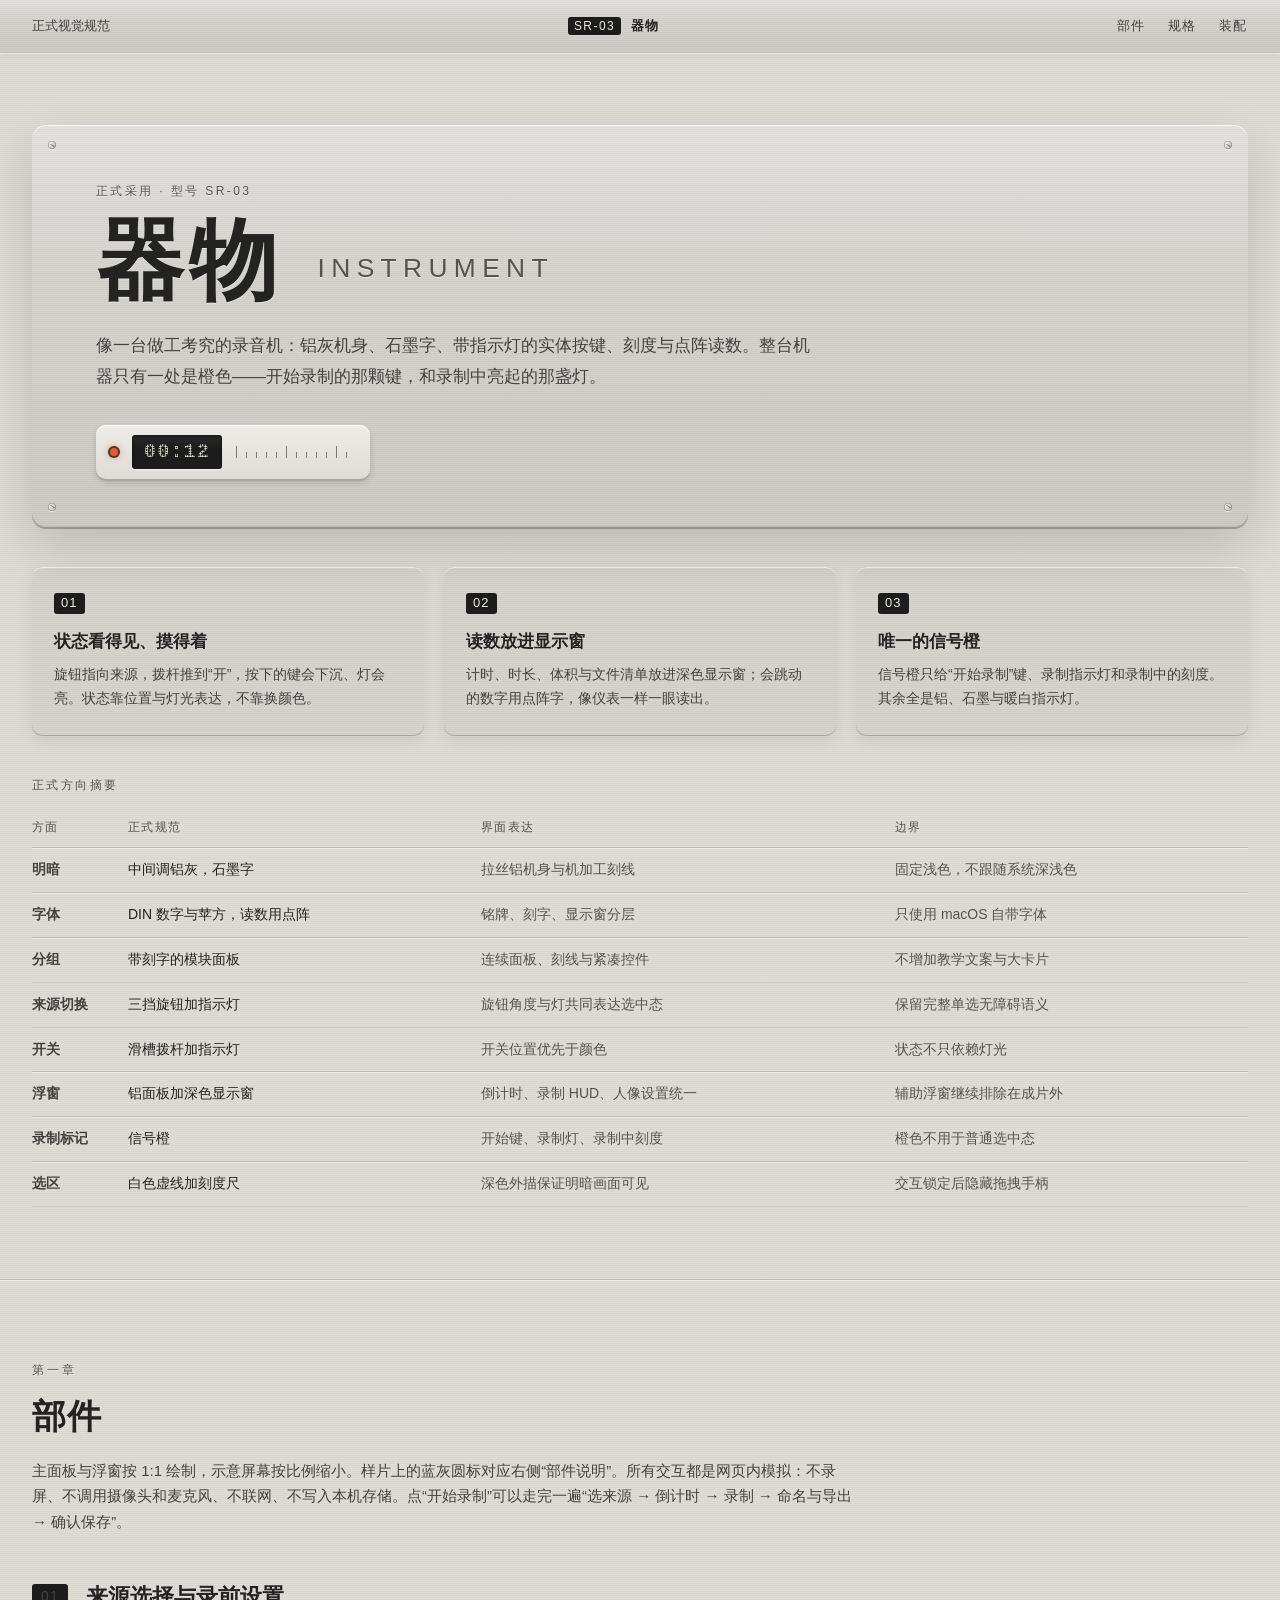
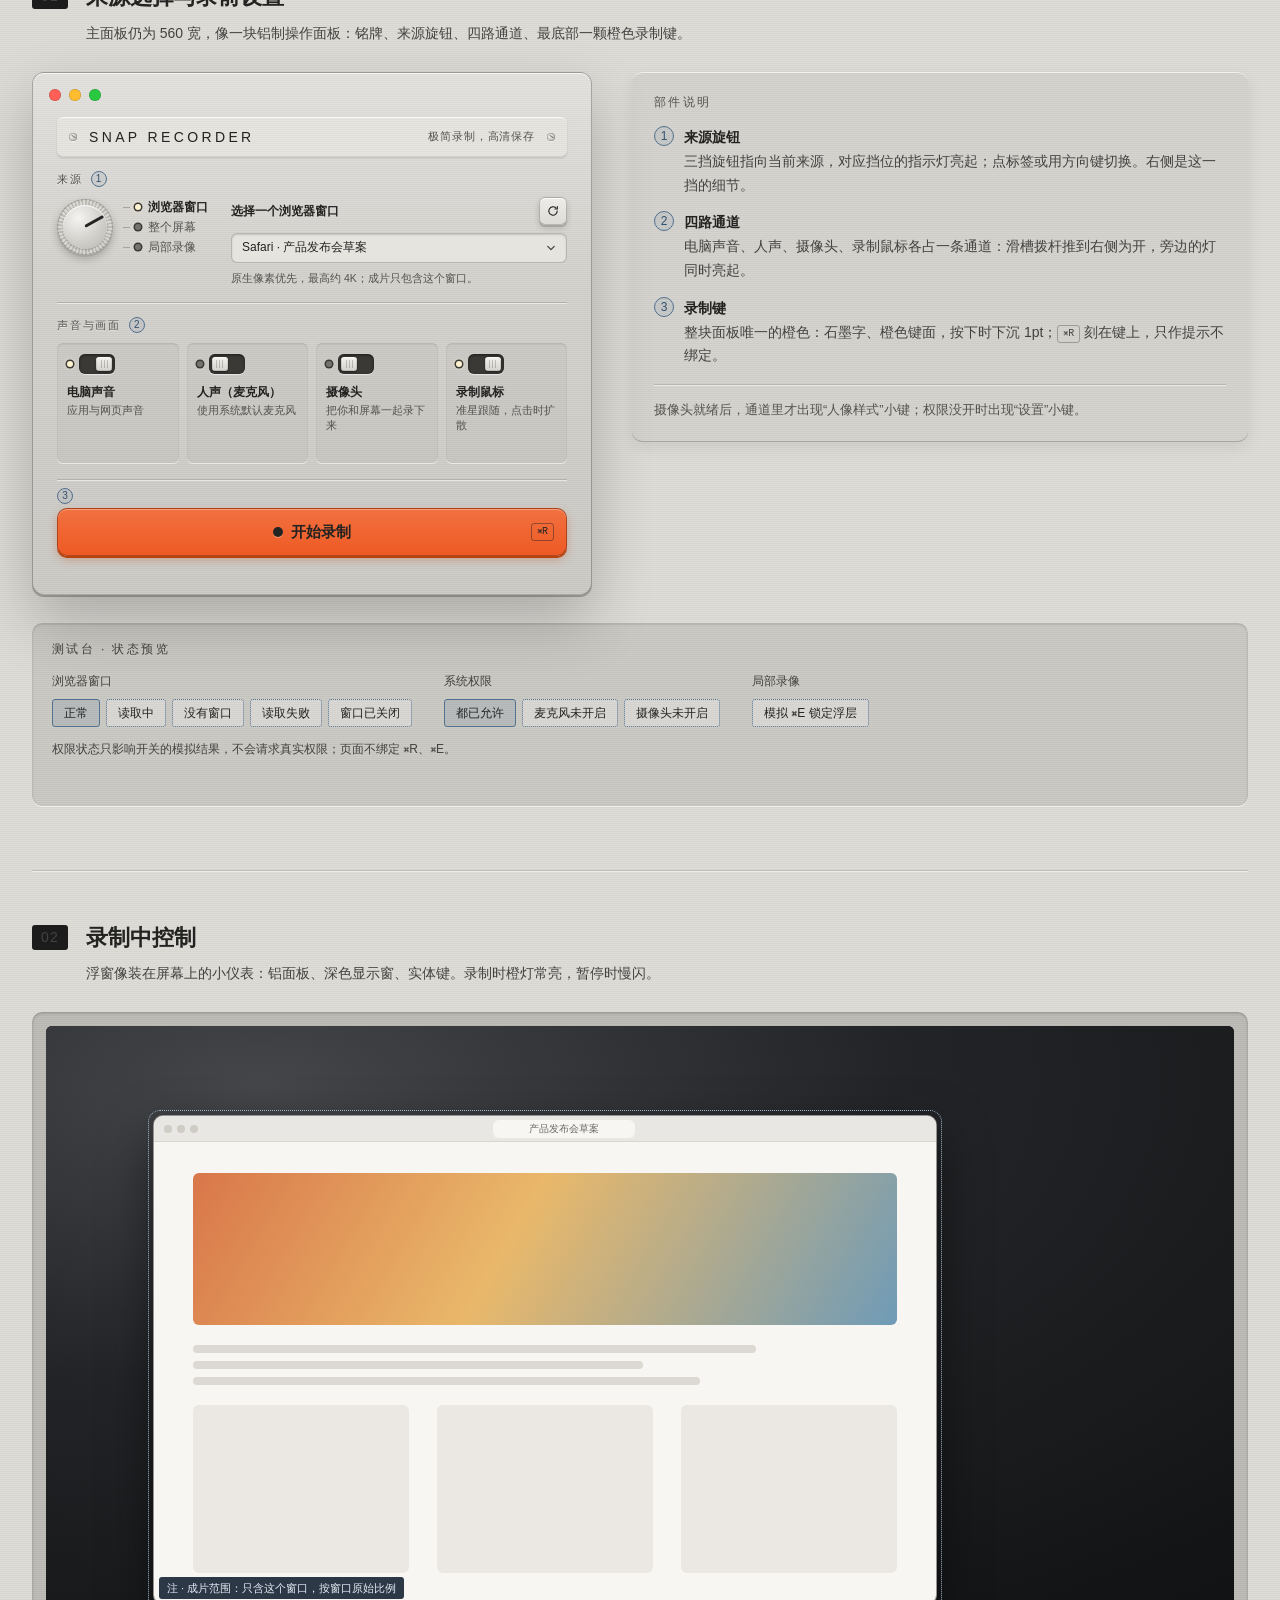
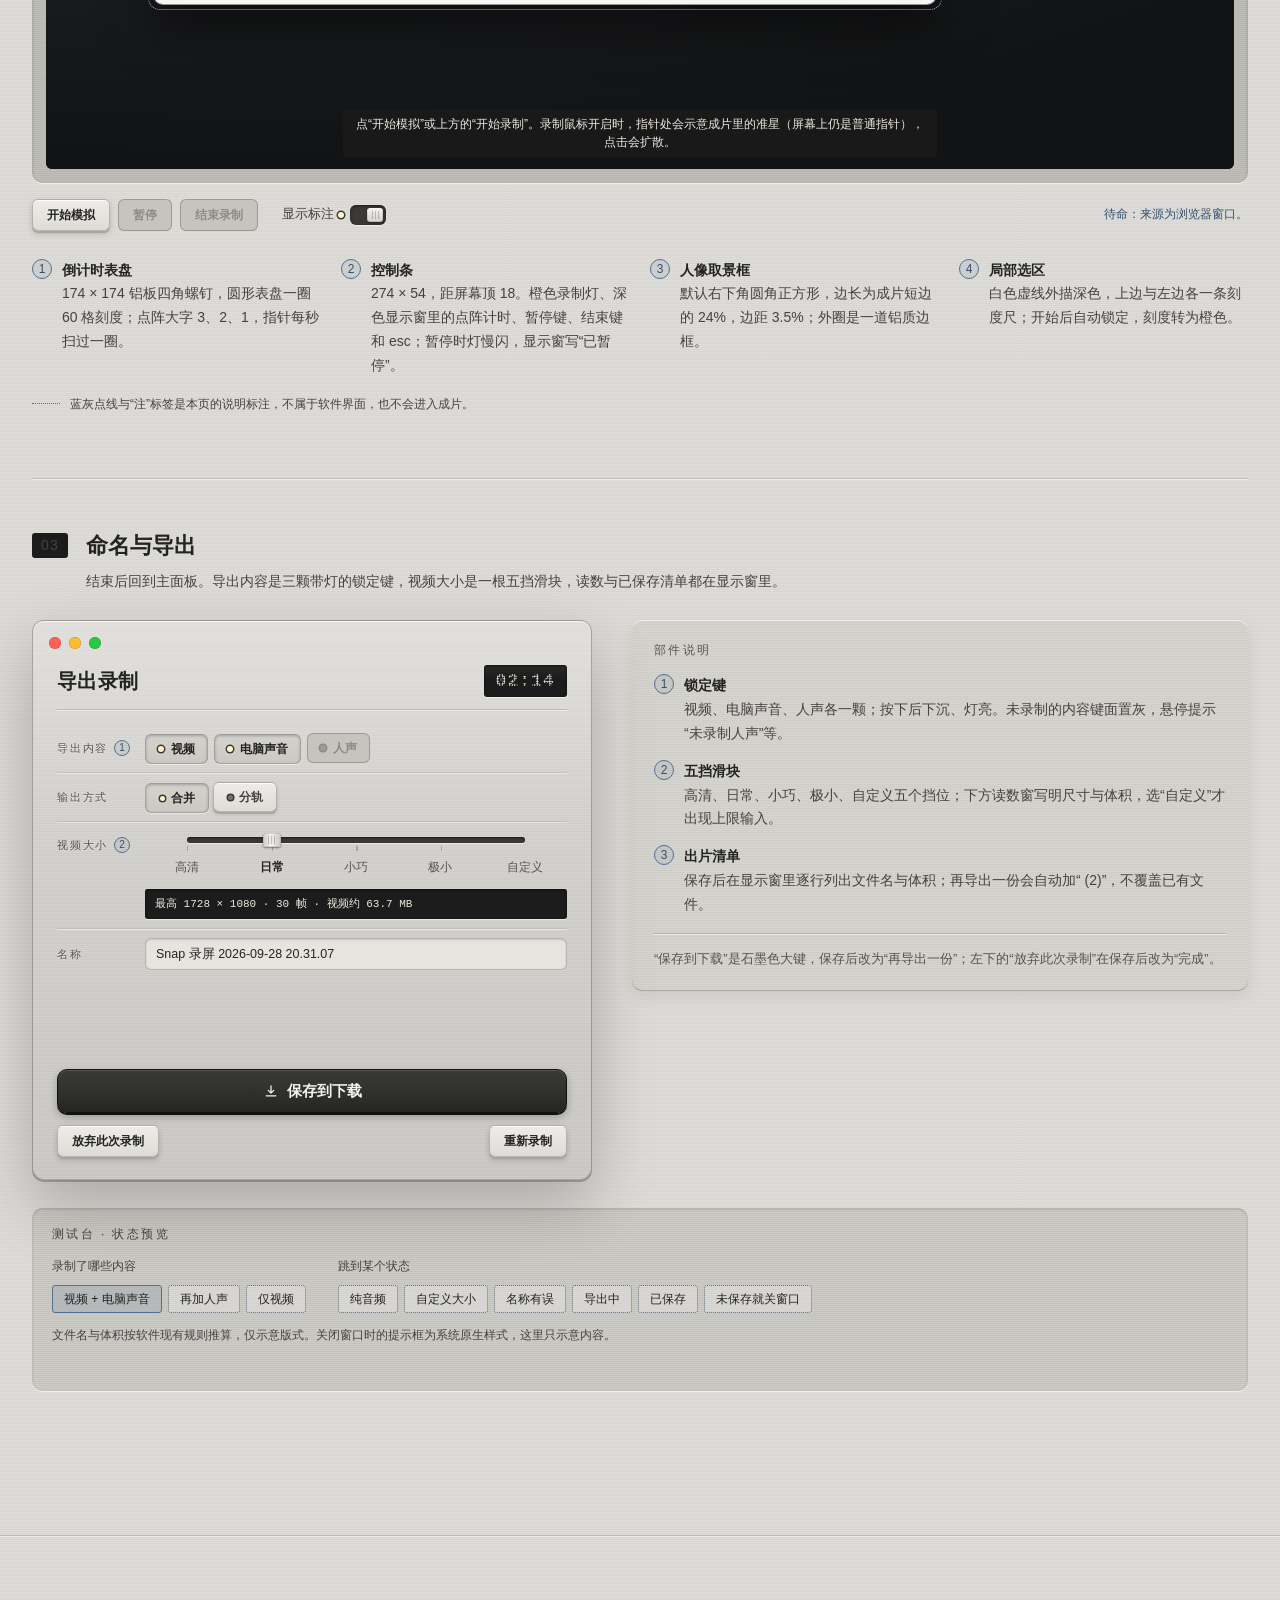
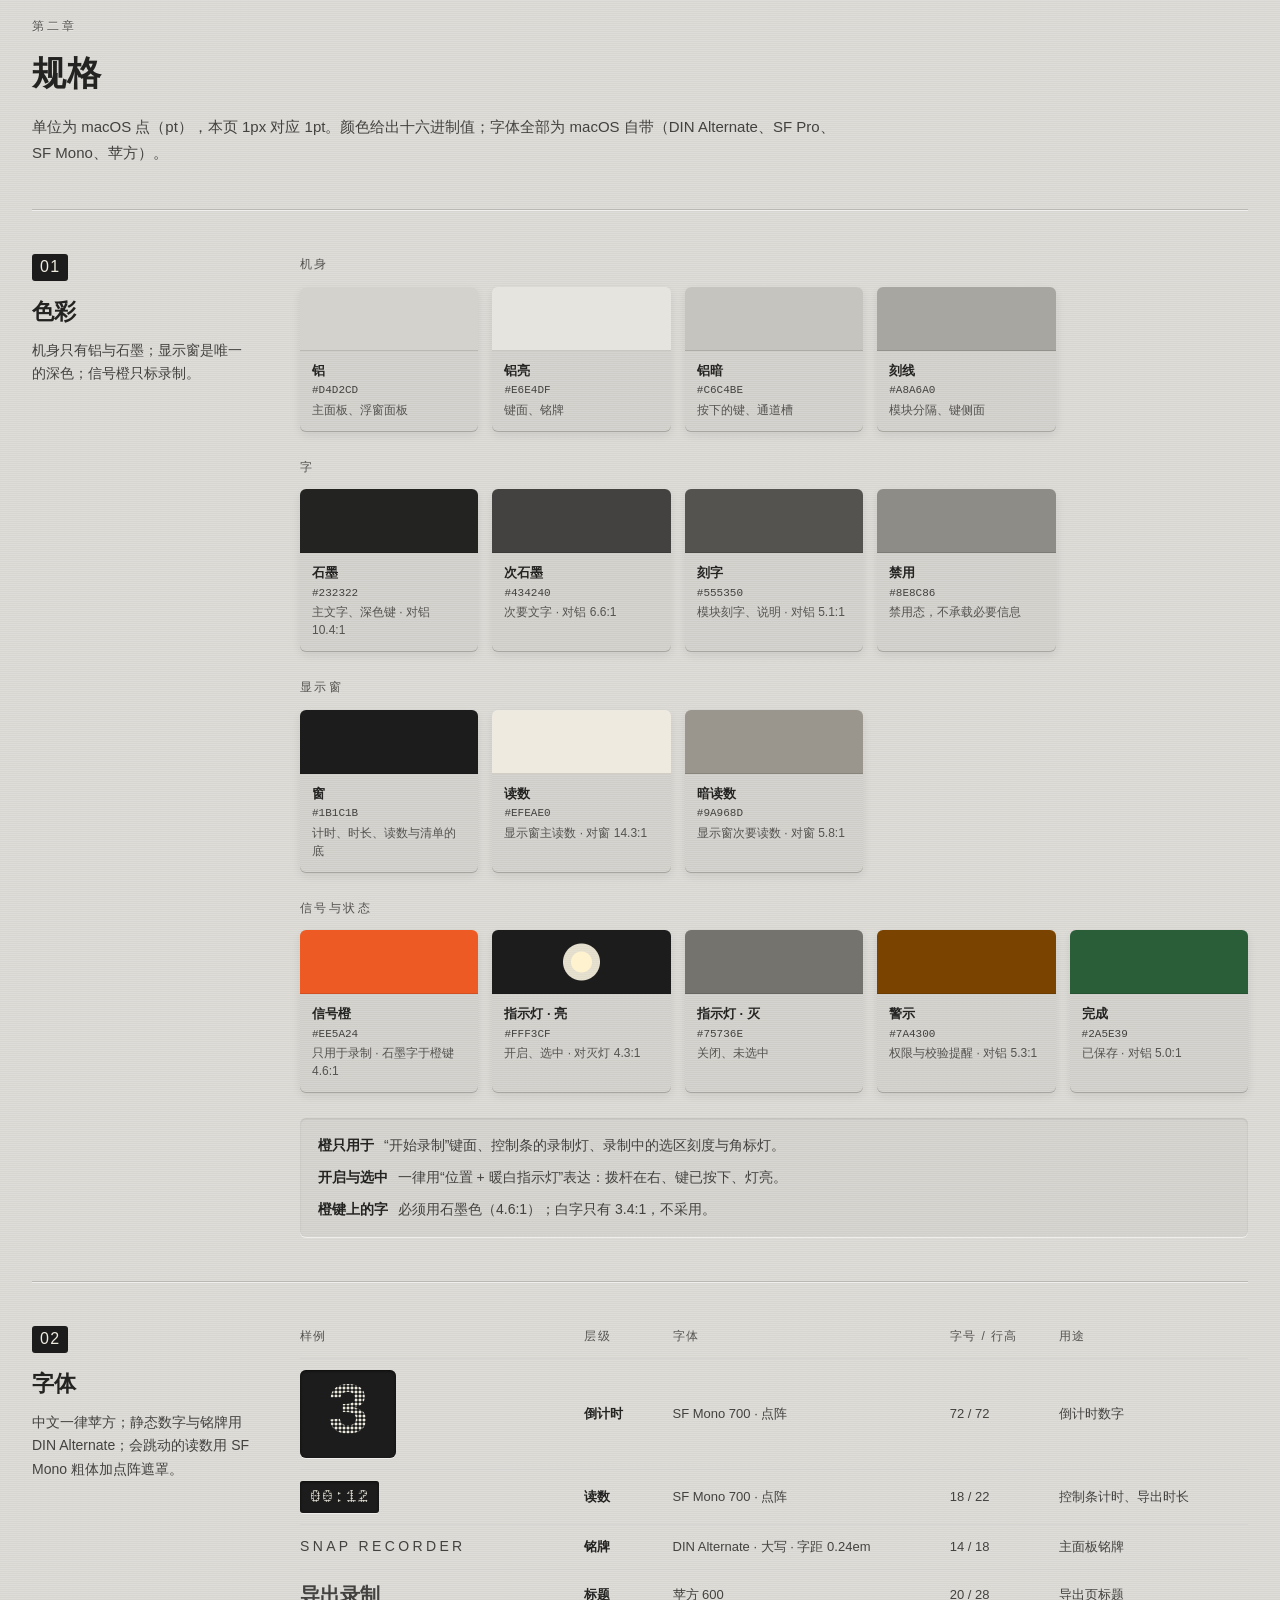
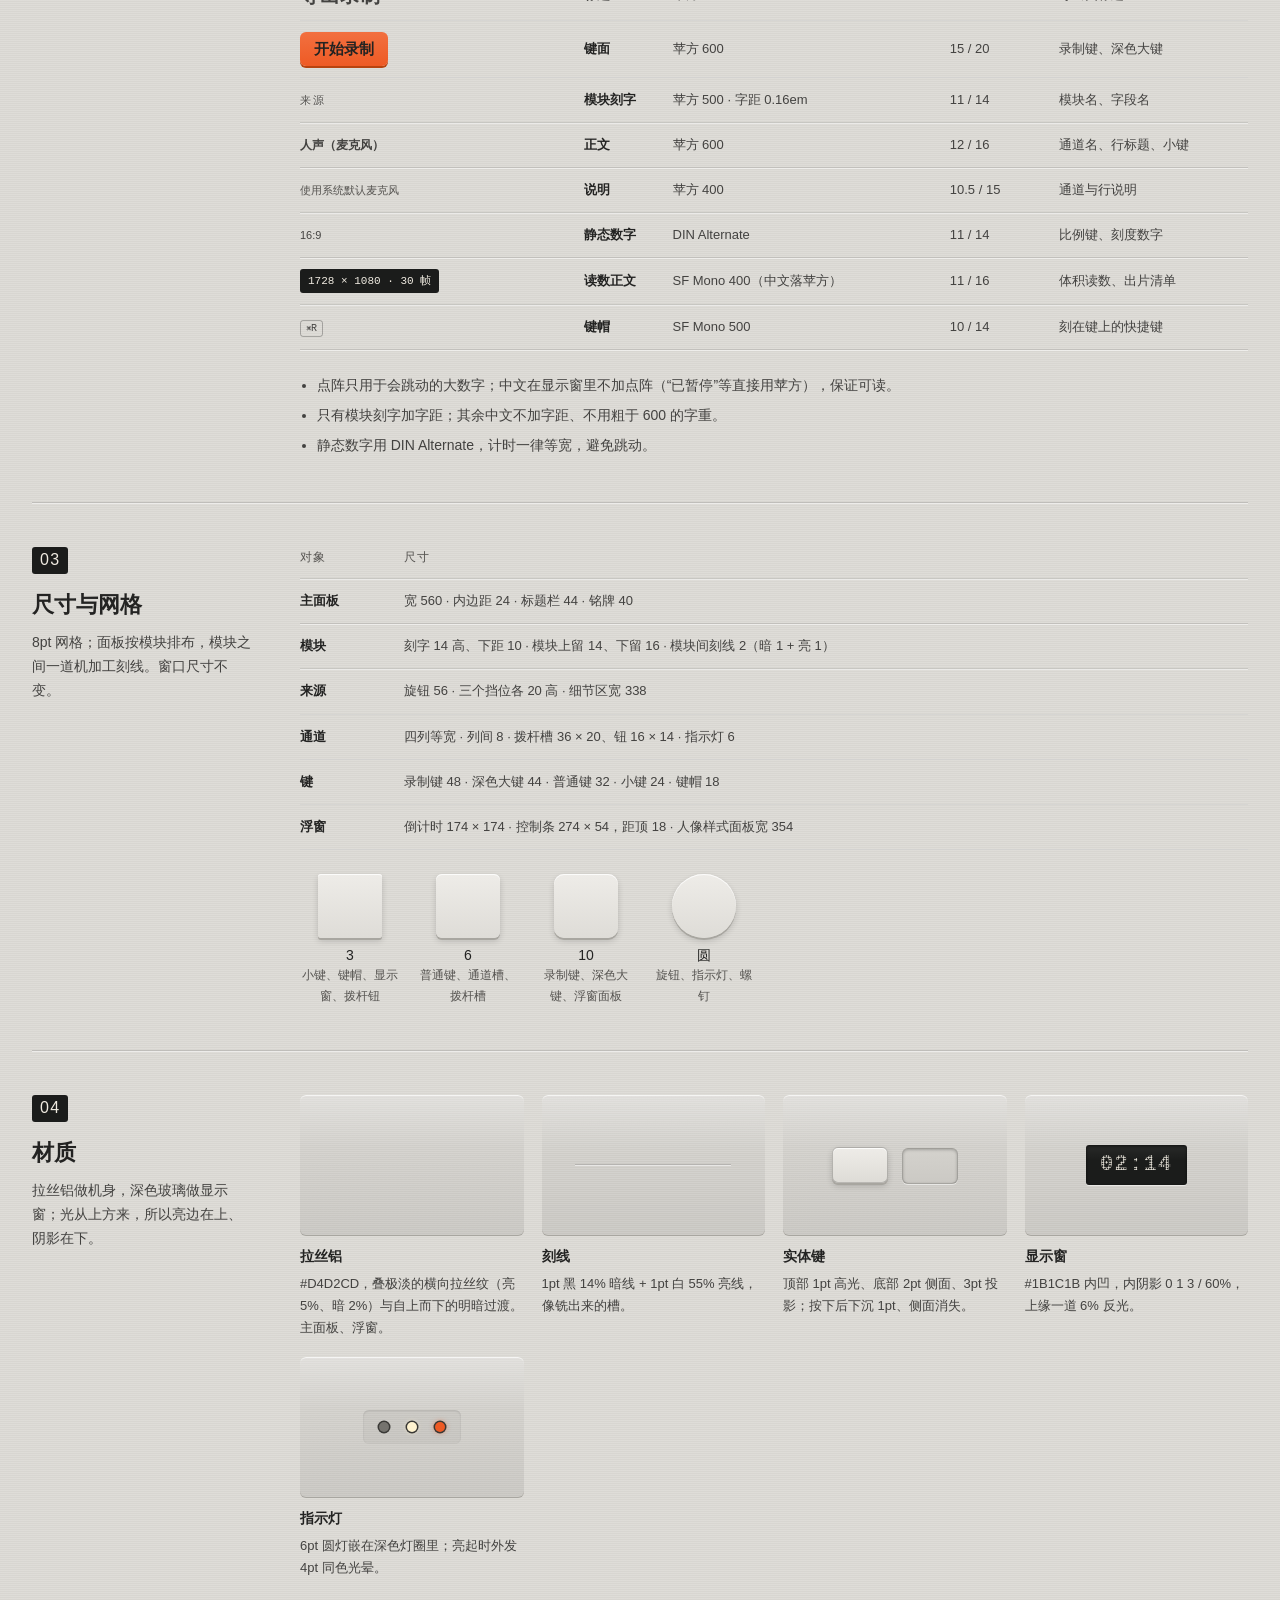
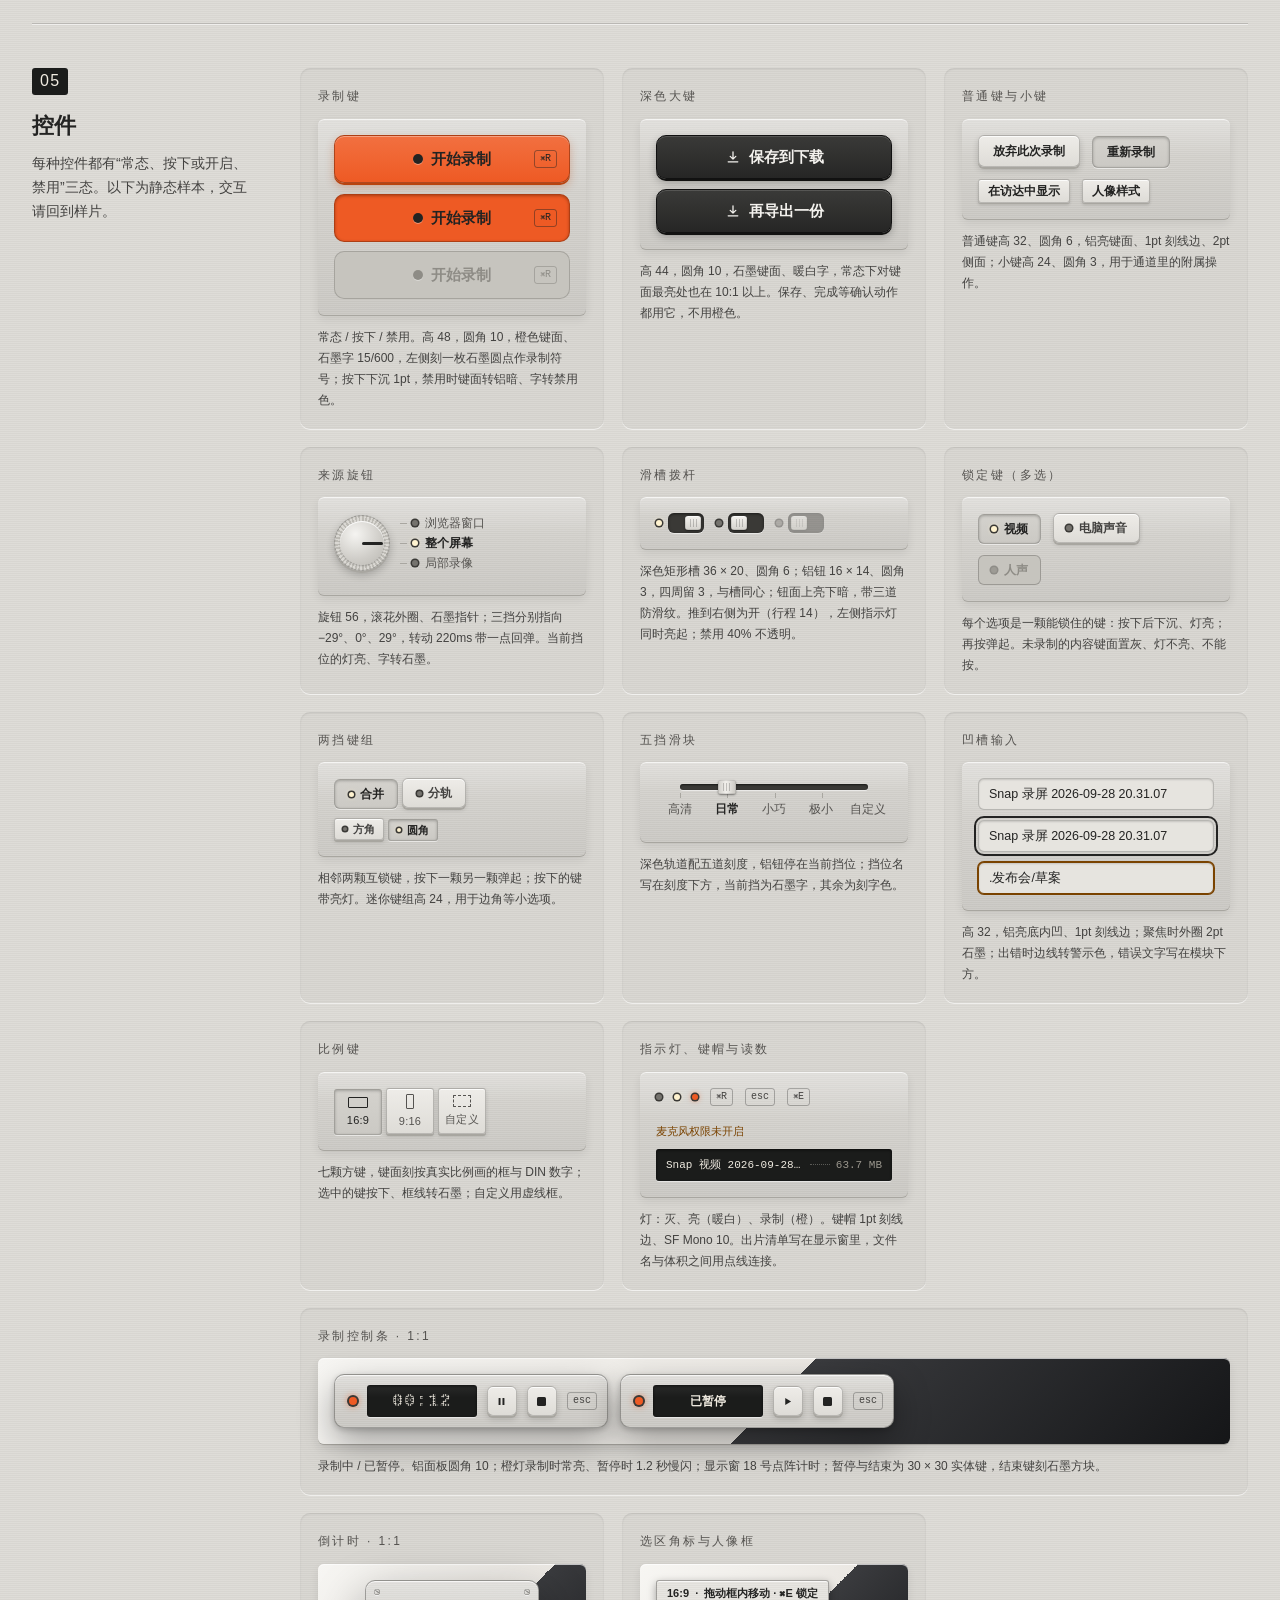
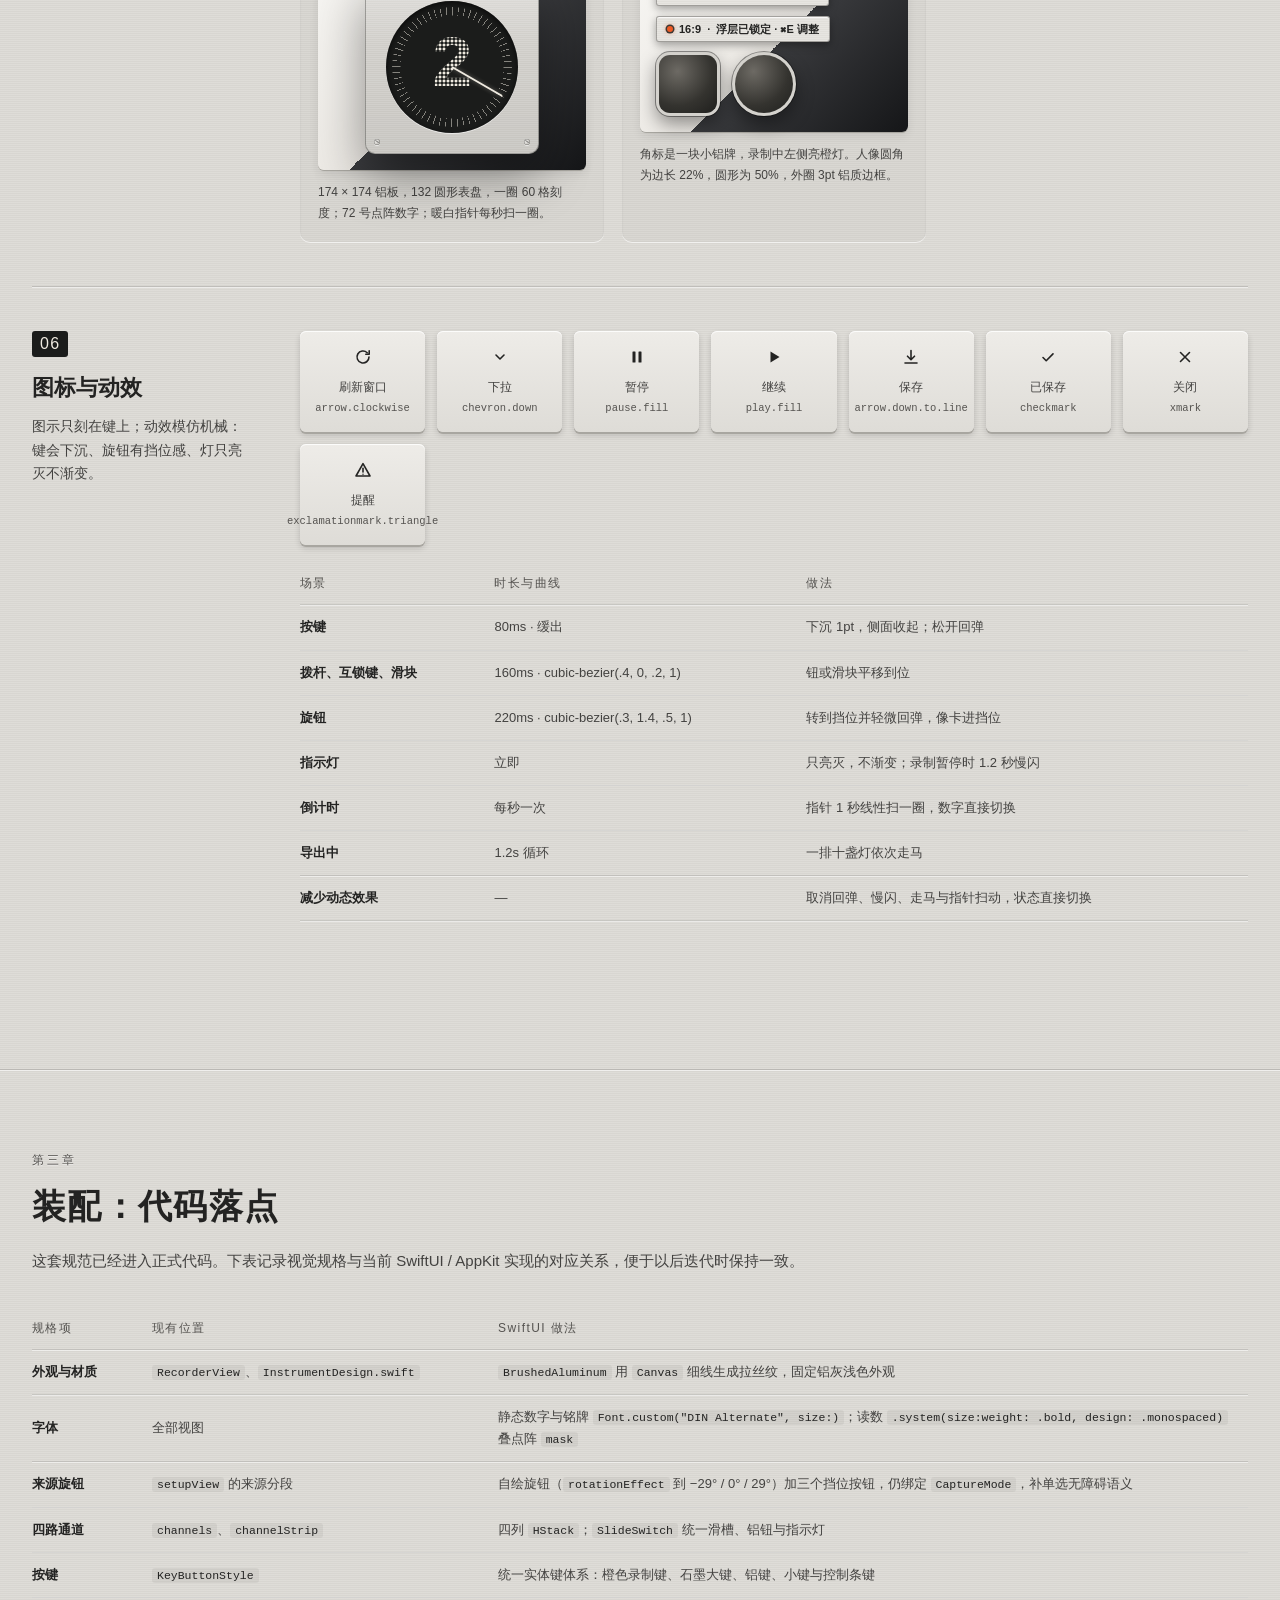
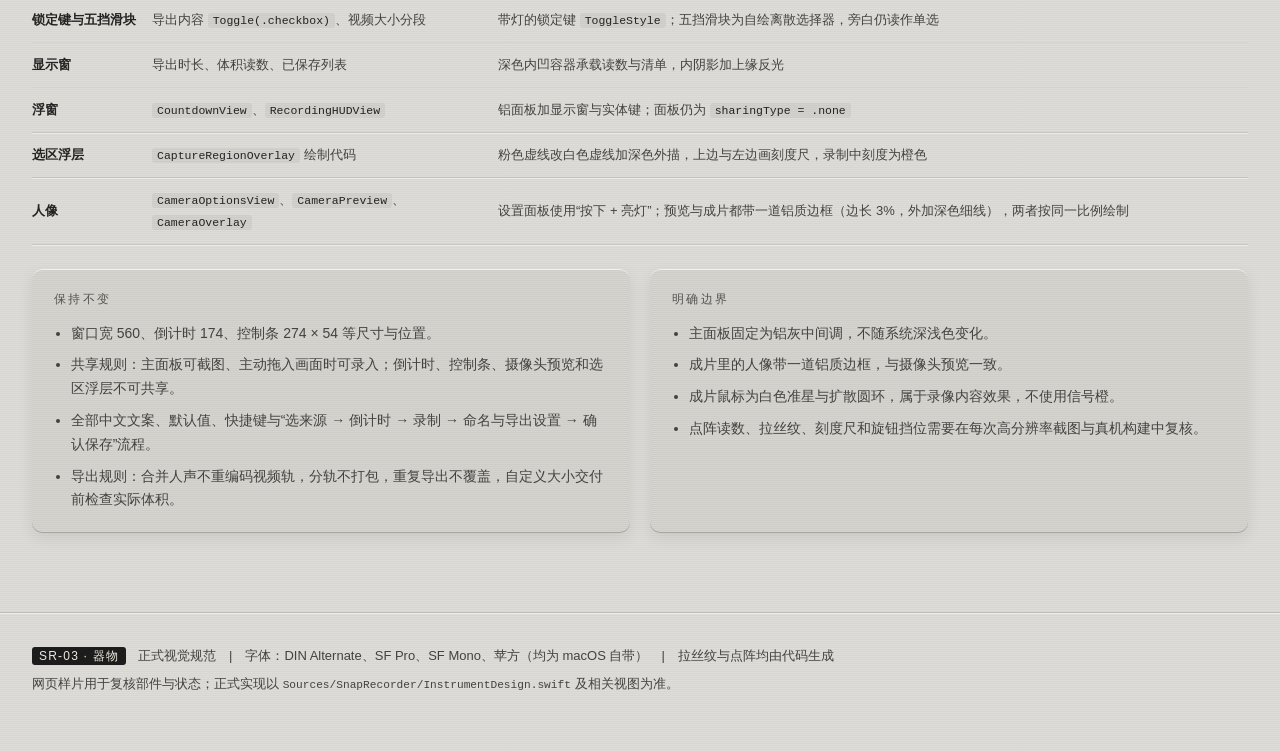
==== commit 51b7c4eb: "Finalize instrument release and quit behavior" ====
--- a/视觉规范/器物/index.html
+++ b/视觉规范/器物/index.html
@@ -250,7 +250,7 @@
                     <div class="channel">
                       <div class="ch-controls"><button type="button" class="switch" role="switch" aria-checked="true" aria-labelledby="lbl-mouse" data-toggle="mouse"></button></div>
                       <p class="ch-title" id="lbl-mouse">录制鼠标</p>
-                      <p class="ch-sub" id="mouse-sub">圆形光点跟随，点击时扩散</p>
+                      <p class="ch-sub" id="mouse-sub">准星跟随，点击时扩散</p>
                     </div>
                   </div>
                 </section>
@@ -929,7 +929,7 @@
             <tr><th scope="row">显示窗</th><td>导出时长、体积读数、已保存列表</td><td>深色内凹容器承载读数与清单，内阴影加上缘反光</td></tr>
             <tr><th scope="row">浮窗</th><td><code>CountdownView</code>、<code>RecordingHUDView</code></td><td>铝面板加显示窗与实体键；面板仍为 <code>sharingType = .none</code></td></tr>
             <tr><th scope="row">选区浮层</th><td><code>CaptureRegionOverlay</code> 绘制代码</td><td>粉色虚线改白色虚线加深色外描，上边与左边画刻度尺，录制中刻度为橙色</td></tr>
-            <tr><th scope="row">人像</th><td><code>CameraOptionsView</code>、<code>CameraPreview</code>、<code>CameraOverlay</code></td><td>设置面板使用“按下 + 亮灯”；预览与成片边框保持克制，不把机身装饰写入录像内容</td></tr>
+            <tr><th scope="row">人像</th><td><code>CameraOptionsView</code>、<code>CameraPreview</code>、<code>CameraOverlay</code></td><td>设置面板使用“按下 + 亮灯”；预览与成片都带一道铝质边框（边长 3%，外加深色细线），两者按同一比例绘制</td></tr>
           </tbody>
         </table>
 
@@ -947,8 +947,8 @@
             <h3>明确边界</h3>
             <ul>
               <li>主面板固定为铝灰中间调，不随系统深浅色变化。</li>
-              <li>“器物”作用于应用界面；成片里的人像继续使用低装饰白边，不增加铝质机身边框。</li>
-              <li>成片鼠标光点与点击波纹属于录像内容效果，不套用界面的信号橙规则。</li>
+              <li>成片里的人像带一道铝质边框，与摄像头预览一致。</li>
+              <li>成片鼠标为白色准星与扩散圆环，属于录像内容效果，不使用信号橙。</li>
               <li>点阵读数、拉丝纹、刻度尺和旋钮挡位需要在每次高分辨率截图与真机构建中复核。</li>
             </ul>
           </div>
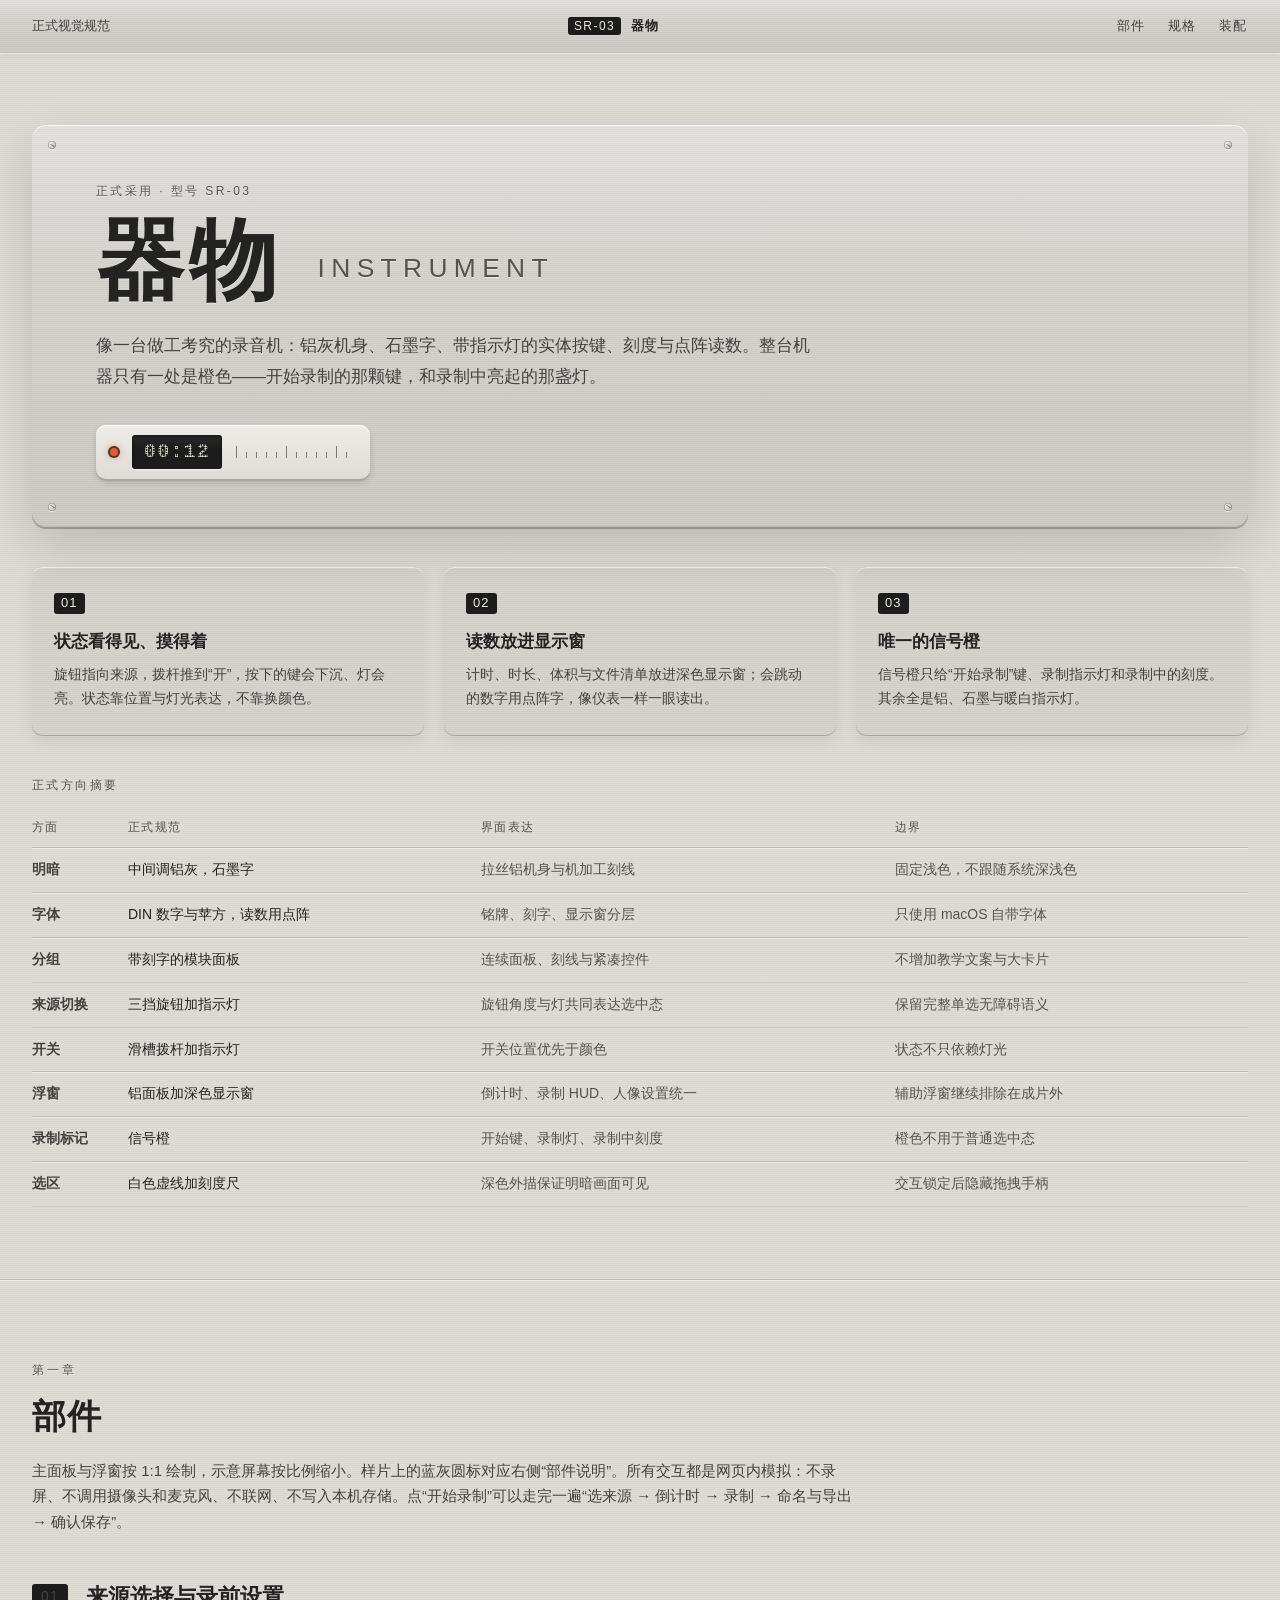
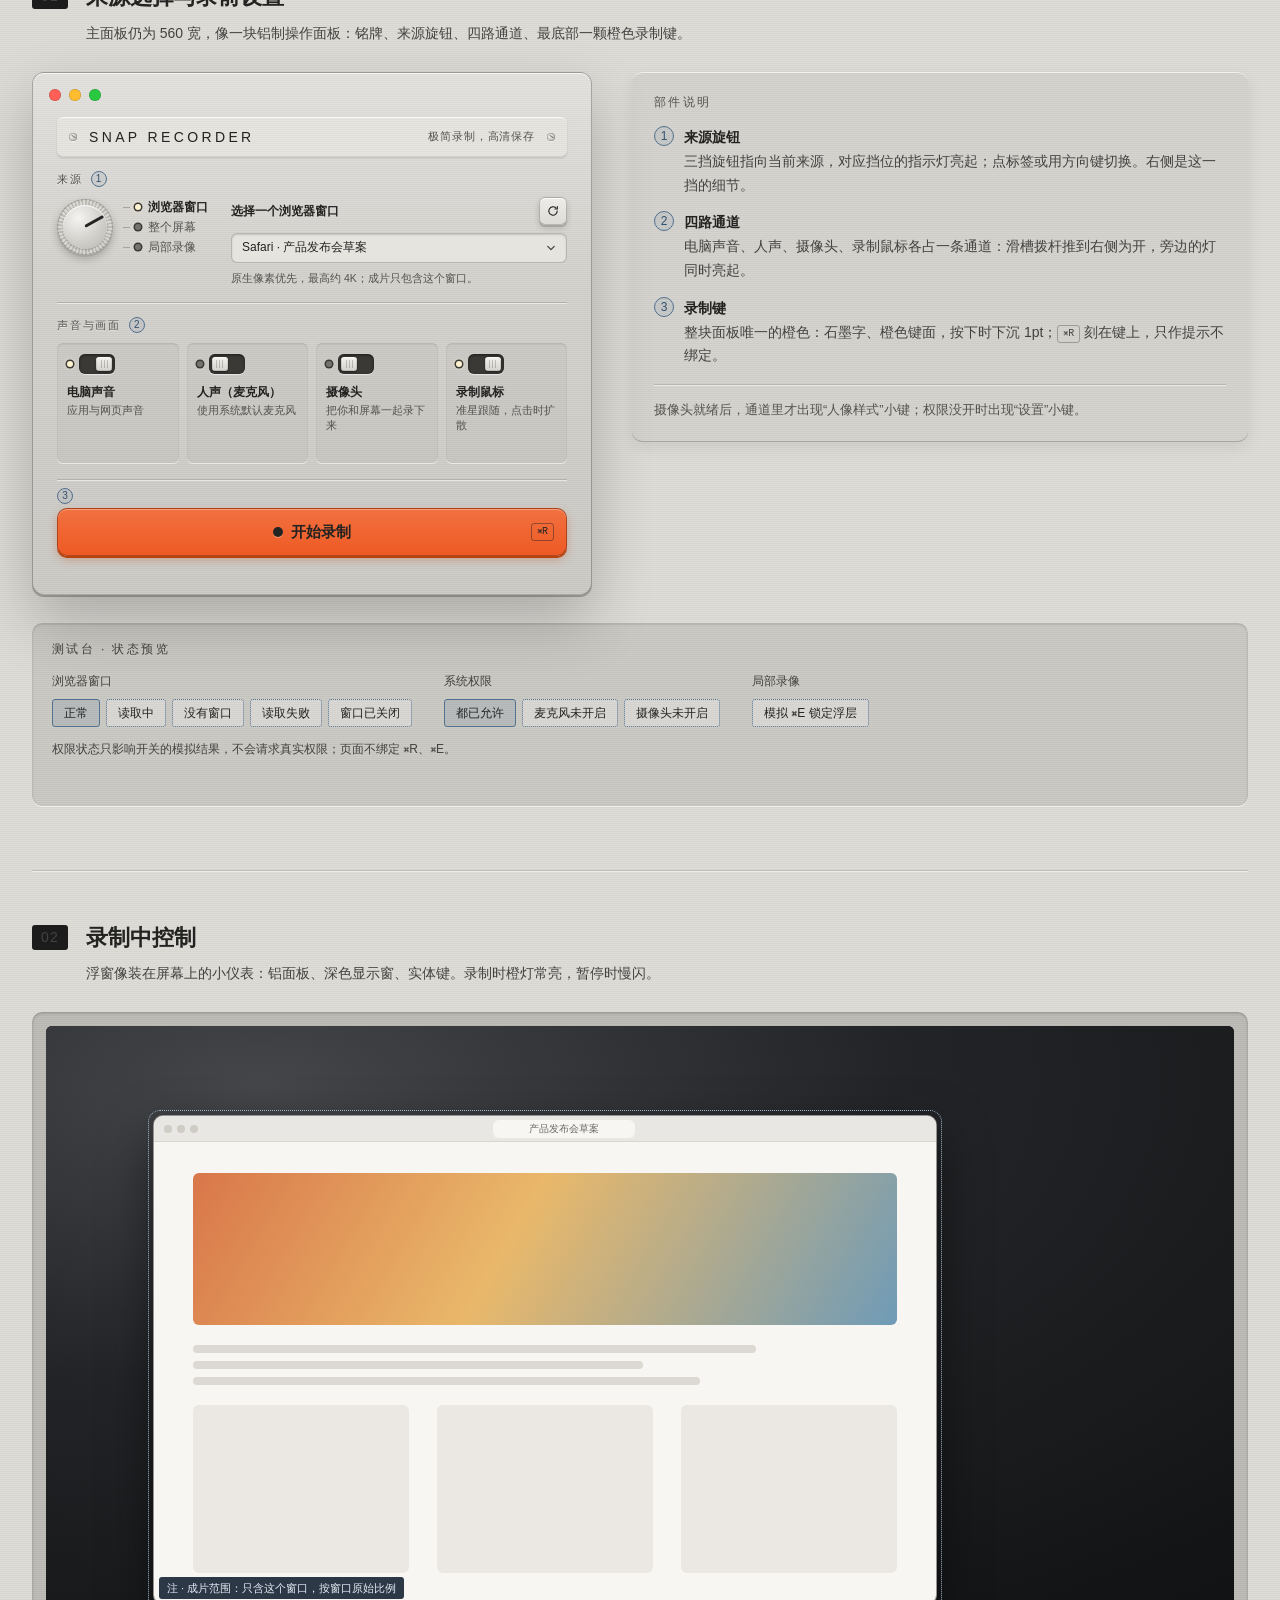
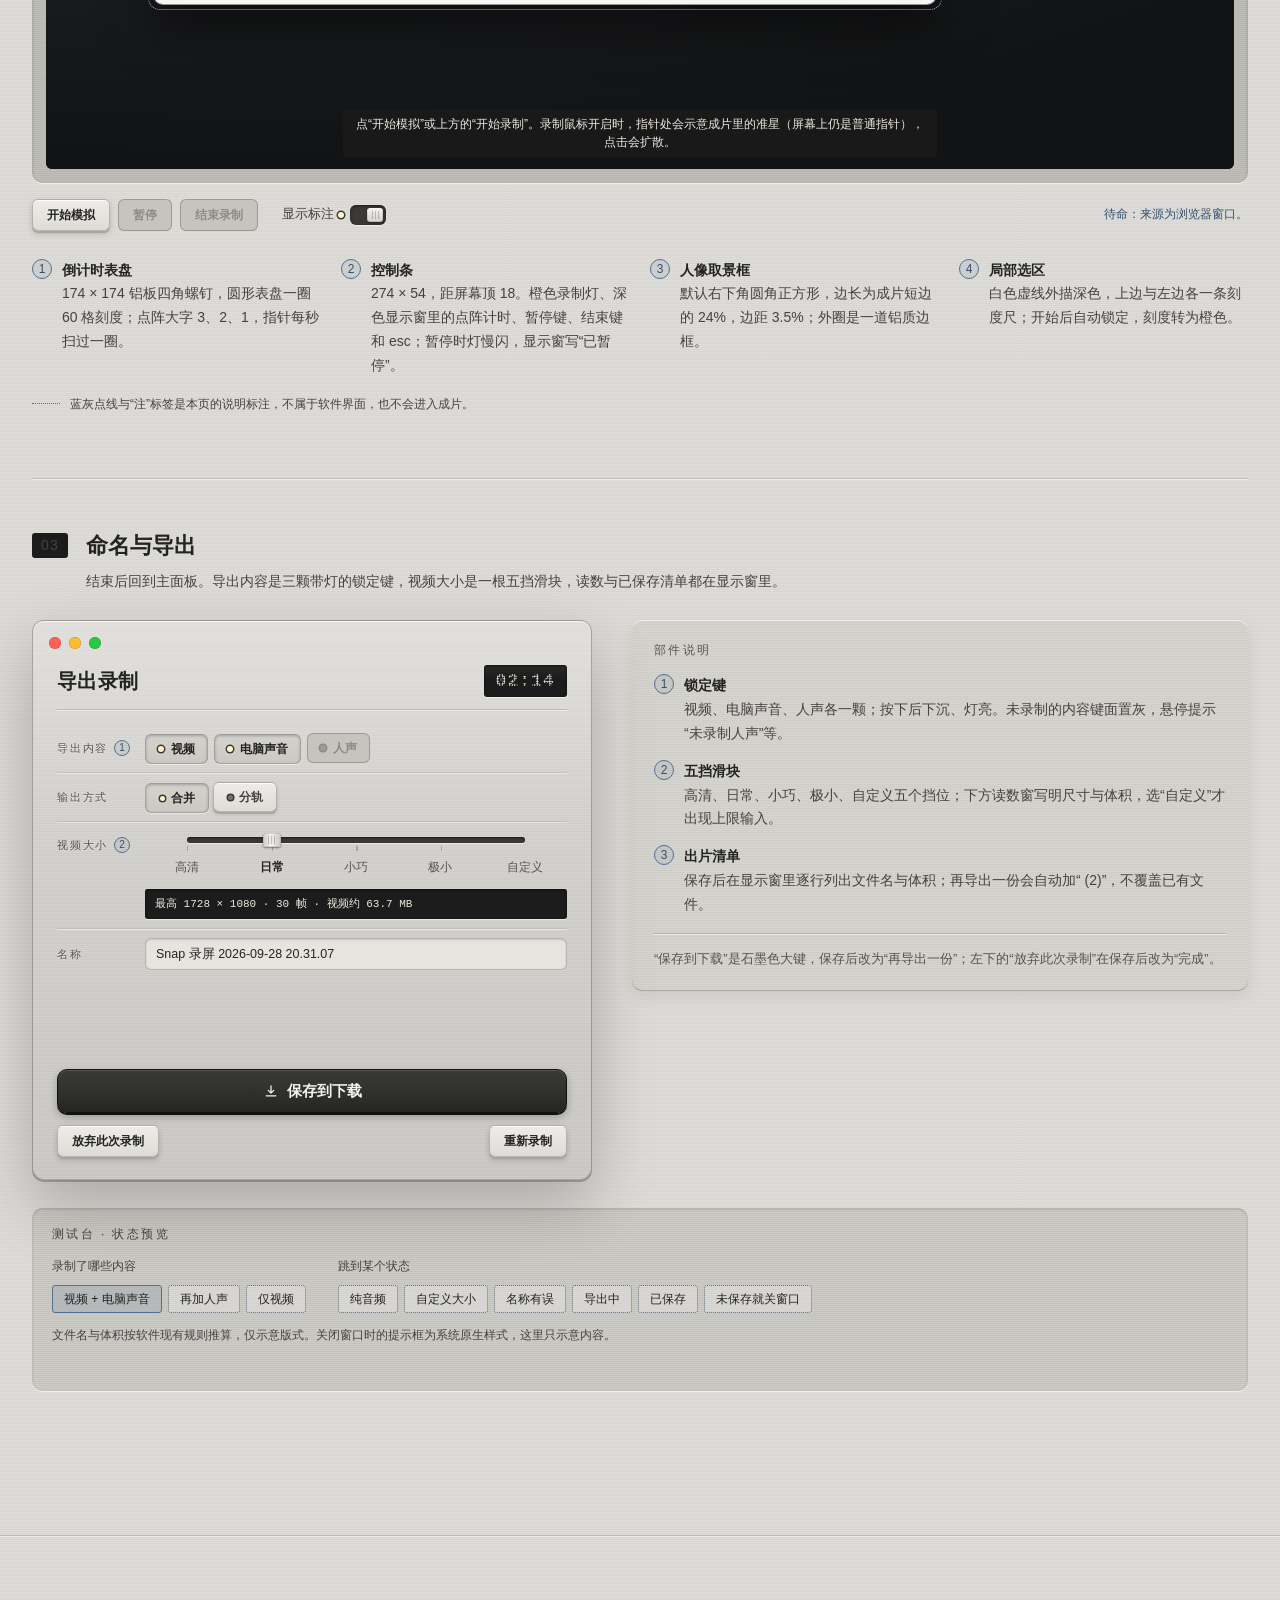
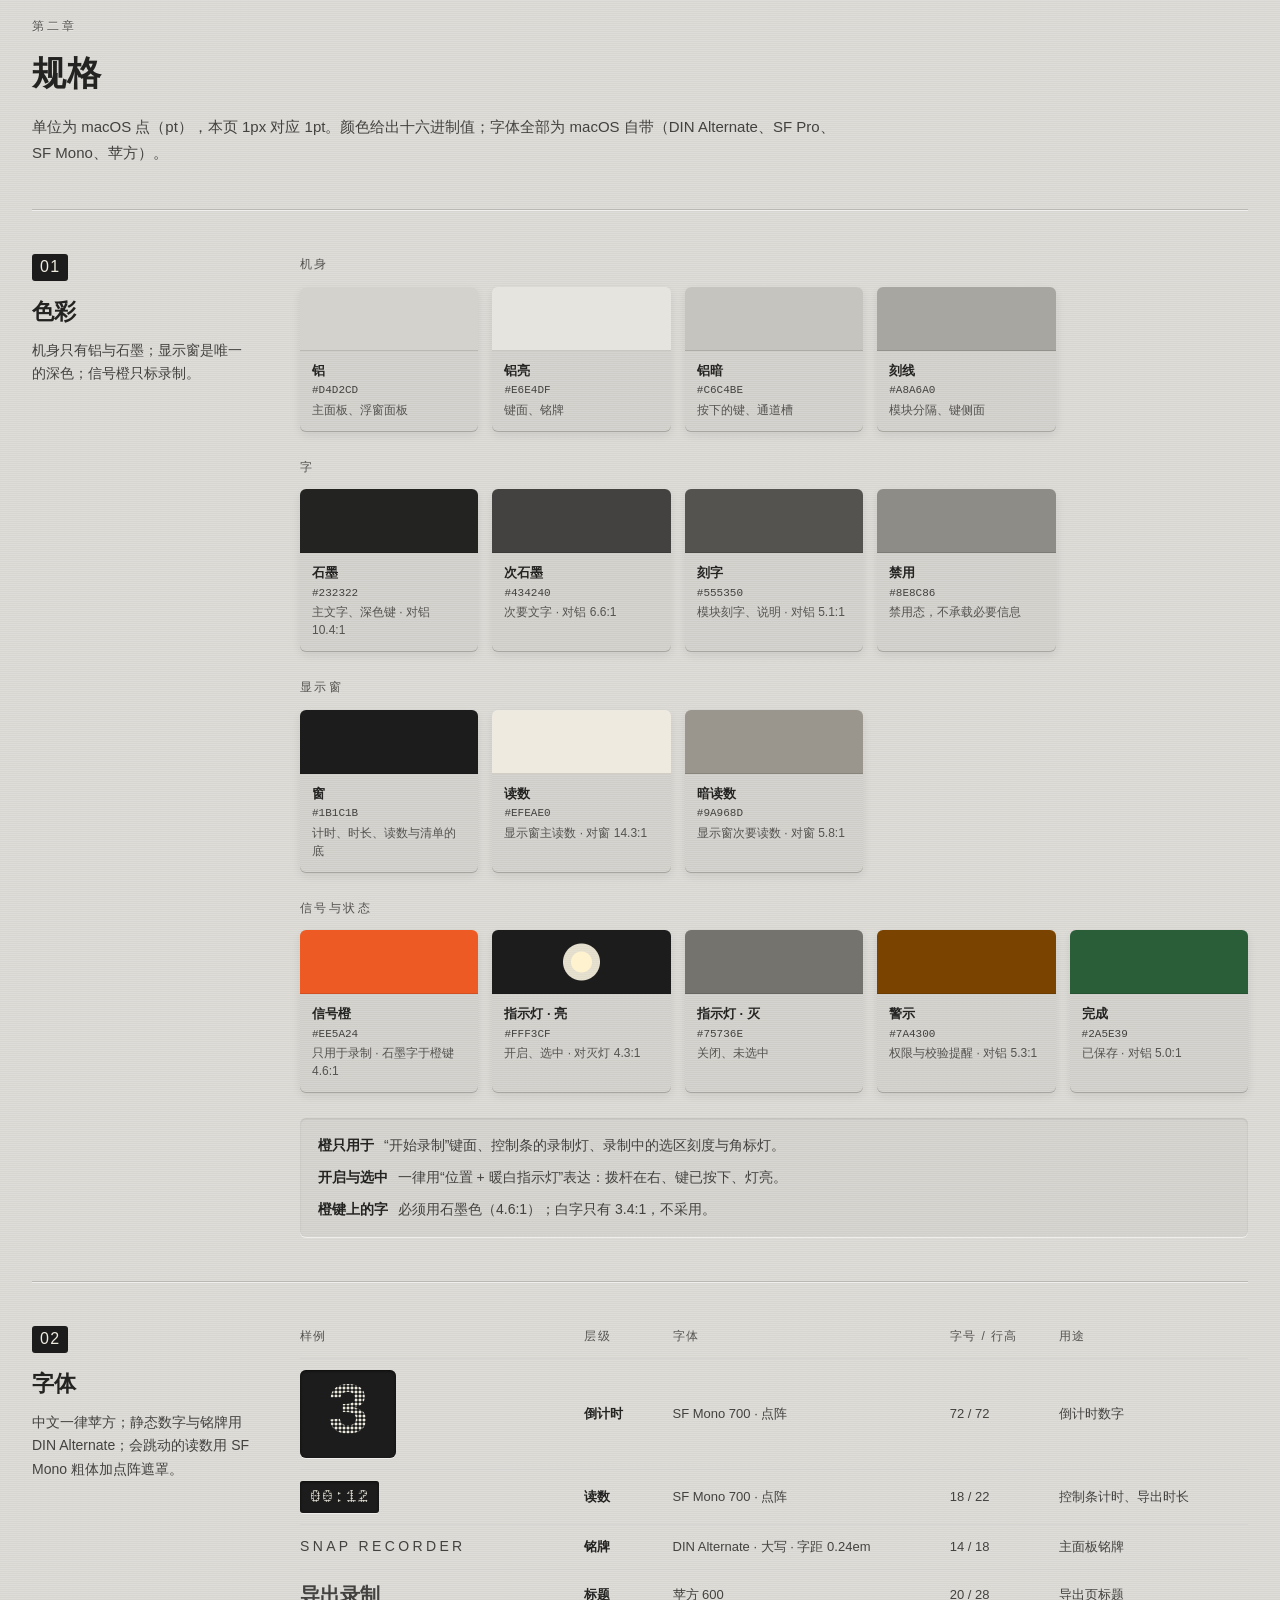
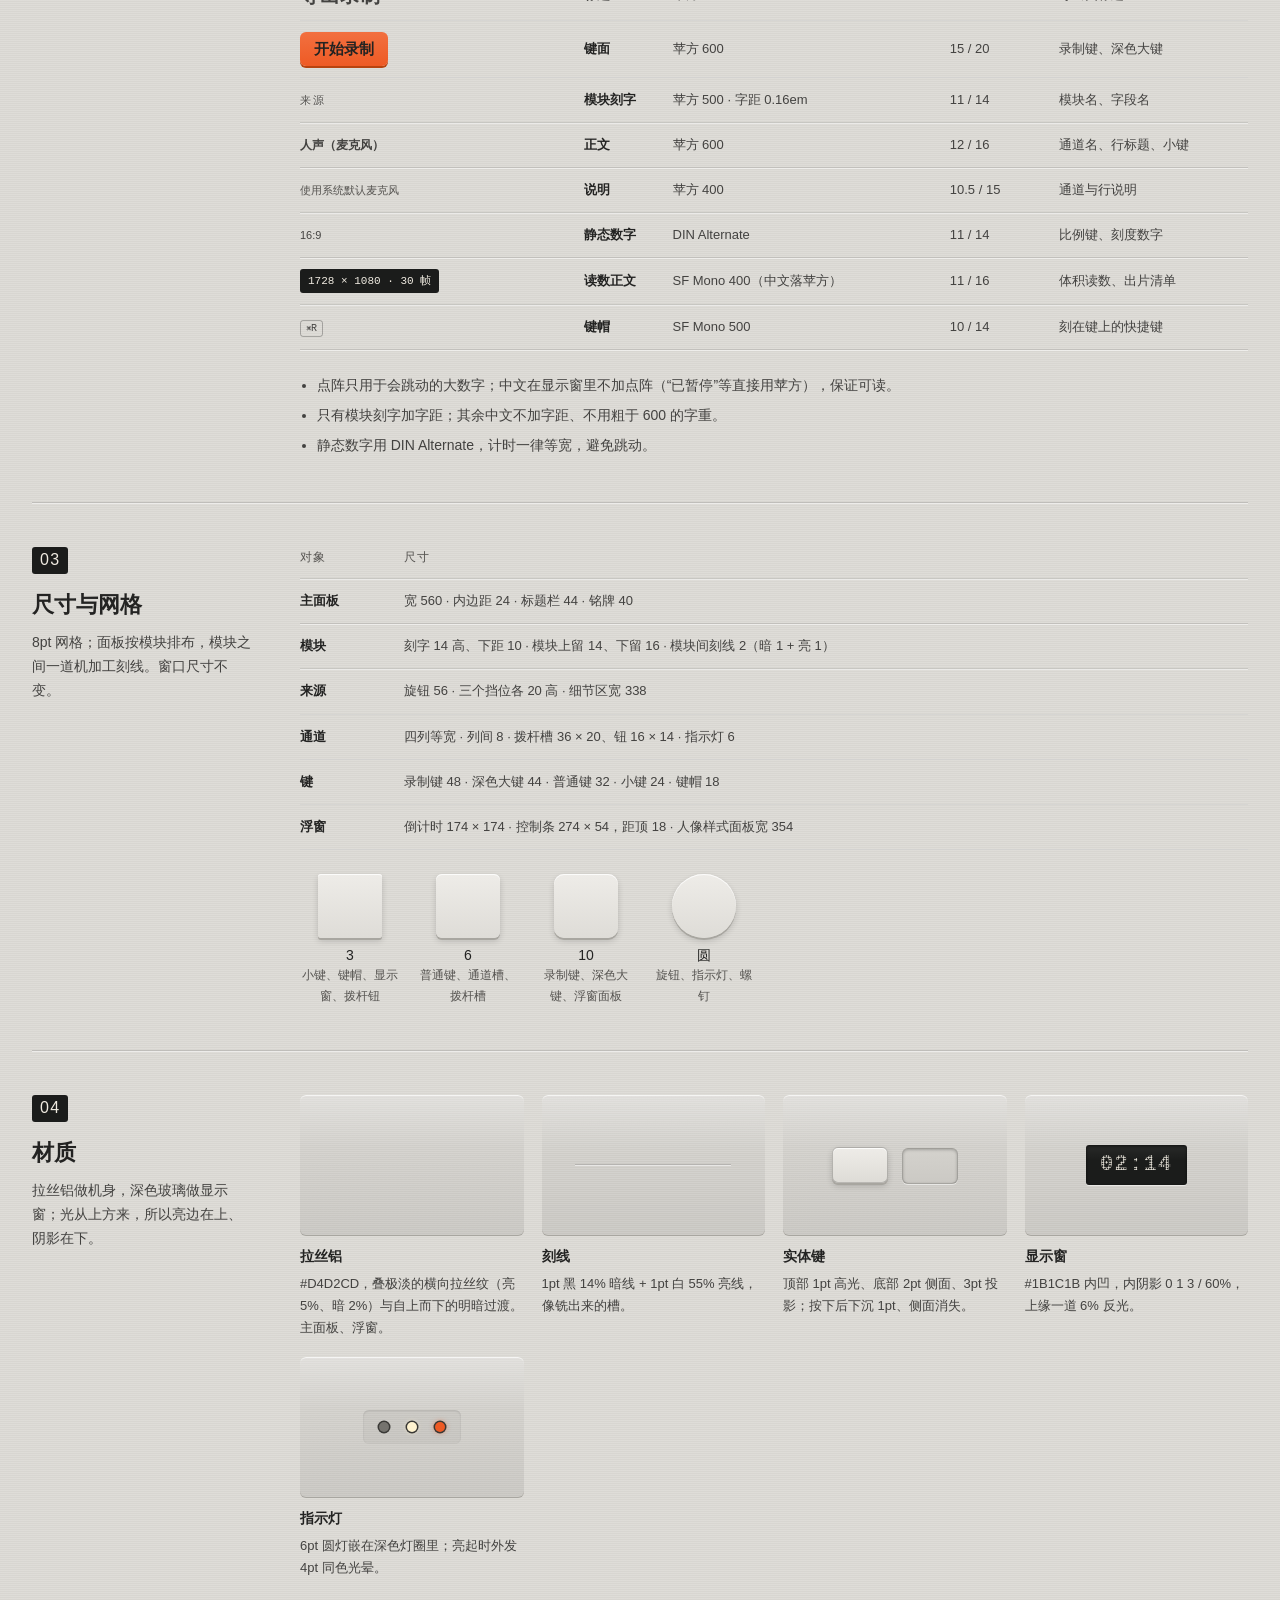
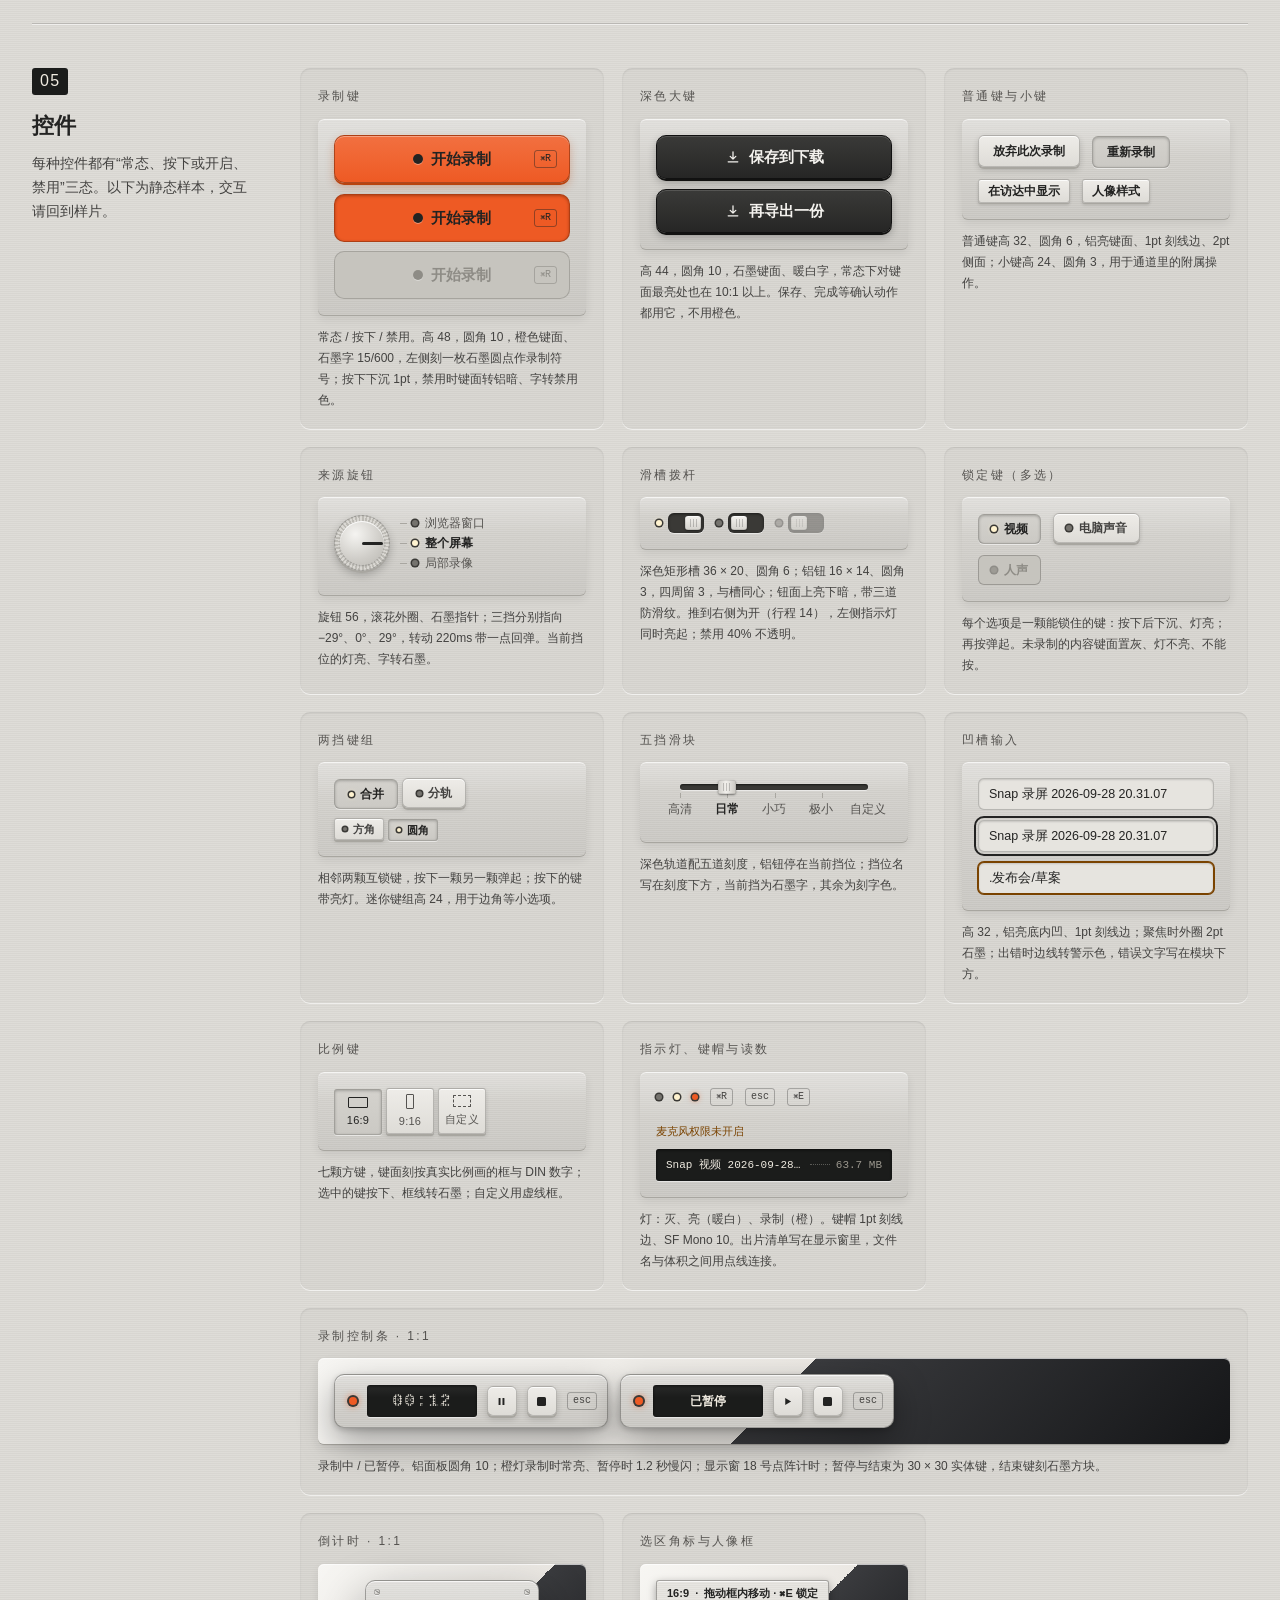
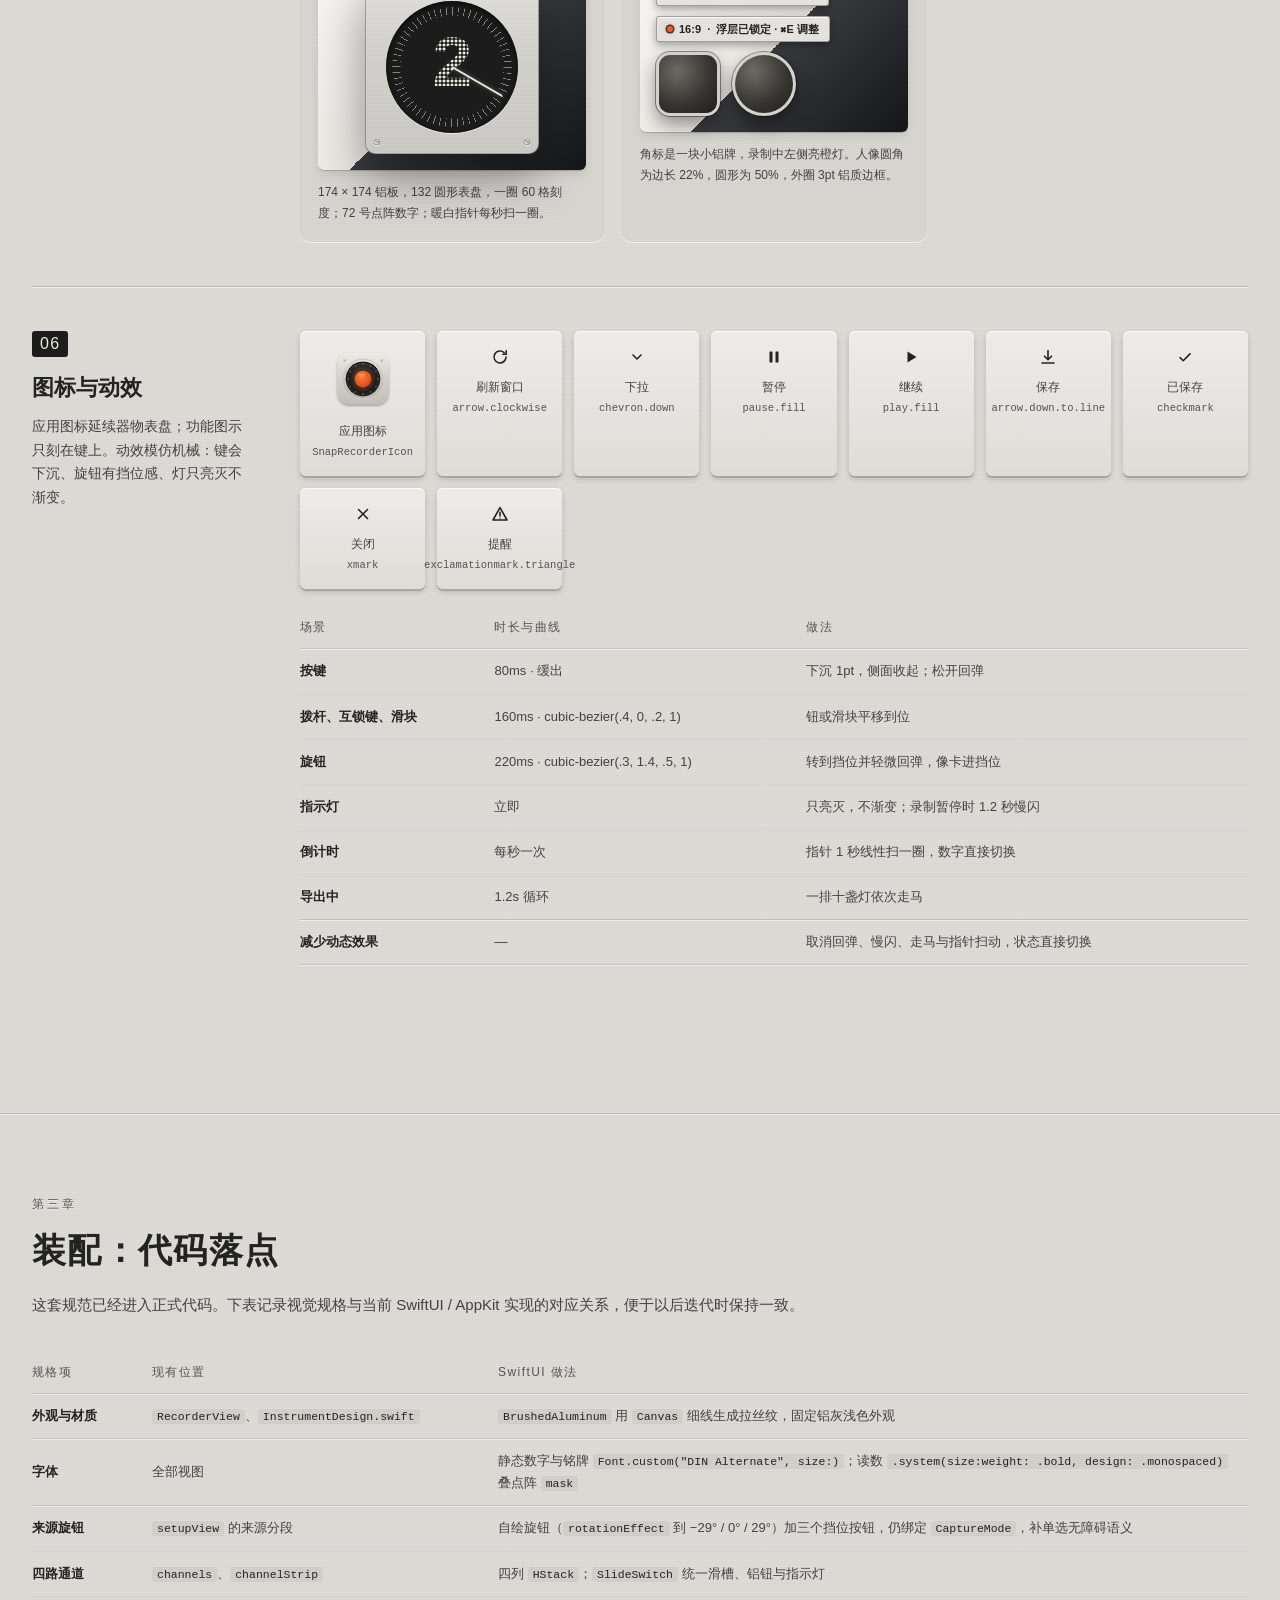
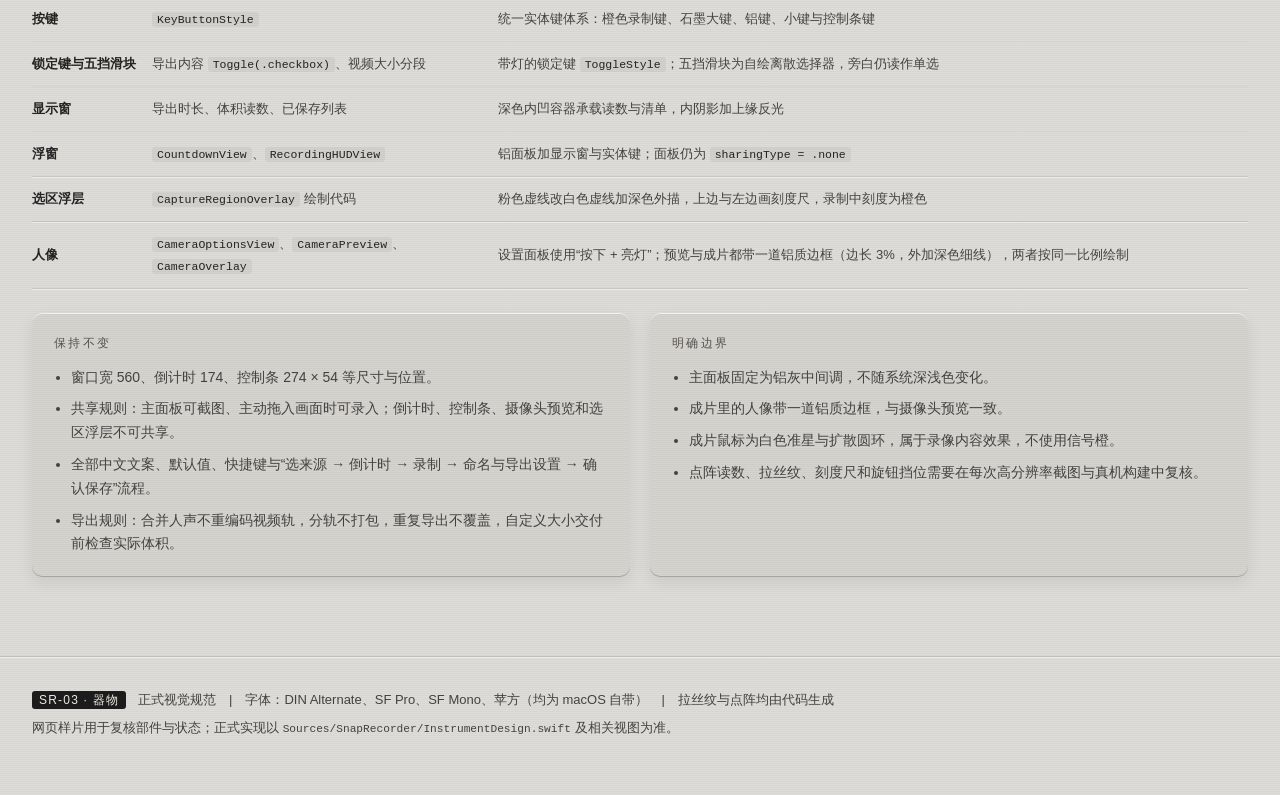
==== commit 4fe91d0c: "Adopt instrument application icon" ====
--- a/视觉规范/器物/index.html
+++ b/视觉规范/器物/index.html
@@ -878,9 +878,10 @@
 
         <!-- 06 图标与动效 -->
         <section class="sheet-spec" id="spec-motion" aria-labelledby="spec-motion-title">
-          <div class="spec-head"><span class="spec-no" aria-hidden="true">06</span><h3 id="spec-motion-title">图标与动效</h3><p>图示只刻在键上；动效模仿机械：键会下沉、旋钮有挡位感、灯只亮灭不渐变。</p></div>
+          <div class="spec-head"><span class="spec-no" aria-hidden="true">06</span><h3 id="spec-motion-title">图标与动效</h3><p>应用图标延续器物表盘；功能图示只刻在键上。动效模仿机械：键会下沉、旋钮有挡位感、灯只亮灭不渐变。</p></div>
           <div class="spec-body">
             <div class="icon-grid">
+              <figure><img class="app-icon-sample" src="../../assets/SnapRecorderIcon.svg" width="64" height="64" alt="Snap Recorder 器物应用图标"/><figcaption>应用图标<code>SnapRecorderIcon</code></figcaption></figure>
               <figure><svg class="icon icon-lg" aria-hidden="true"><use href="#i-refresh"/></svg><figcaption>刷新窗口<code>arrow.clockwise</code></figcaption></figure>
               <figure><svg class="icon icon-lg" aria-hidden="true"><use href="#i-chevron"/></svg><figcaption>下拉<code>chevron.down</code></figcaption></figure>
               <figure><svg class="icon icon-lg" aria-hidden="true"><use href="#i-pause"/></svg><figcaption>暂停<code>pause.fill</code></figcaption></figure>
--- a/视觉规范/器物/instrument.css
+++ b/视觉规范/器物/instrument.css
@@ -907,6 +907,7 @@
 
 .icon-grid { display: grid; grid-template-columns: repeat(auto-fill, minmax(120px, 1fr)); gap: 12px; margin-bottom: 28px; }
 .icon-grid figure { display: flex; flex-direction: column; align-items: center; gap: 10px; margin: 0; padding: 16px 8px 14px; border-radius: var(--r-6); background: var(--key-face); box-shadow: var(--key-shadow); color: var(--graphite); }
+.app-icon-sample { display: block; width: 64px; height: 64px; }
 .icon-grid figcaption { display: flex; flex-direction: column; align-items: center; gap: 3px; font-size: 12px; color: var(--ink-2); text-align: center; }
 .icon-grid code { font-size: 10.5px; color: var(--engrave); }
 
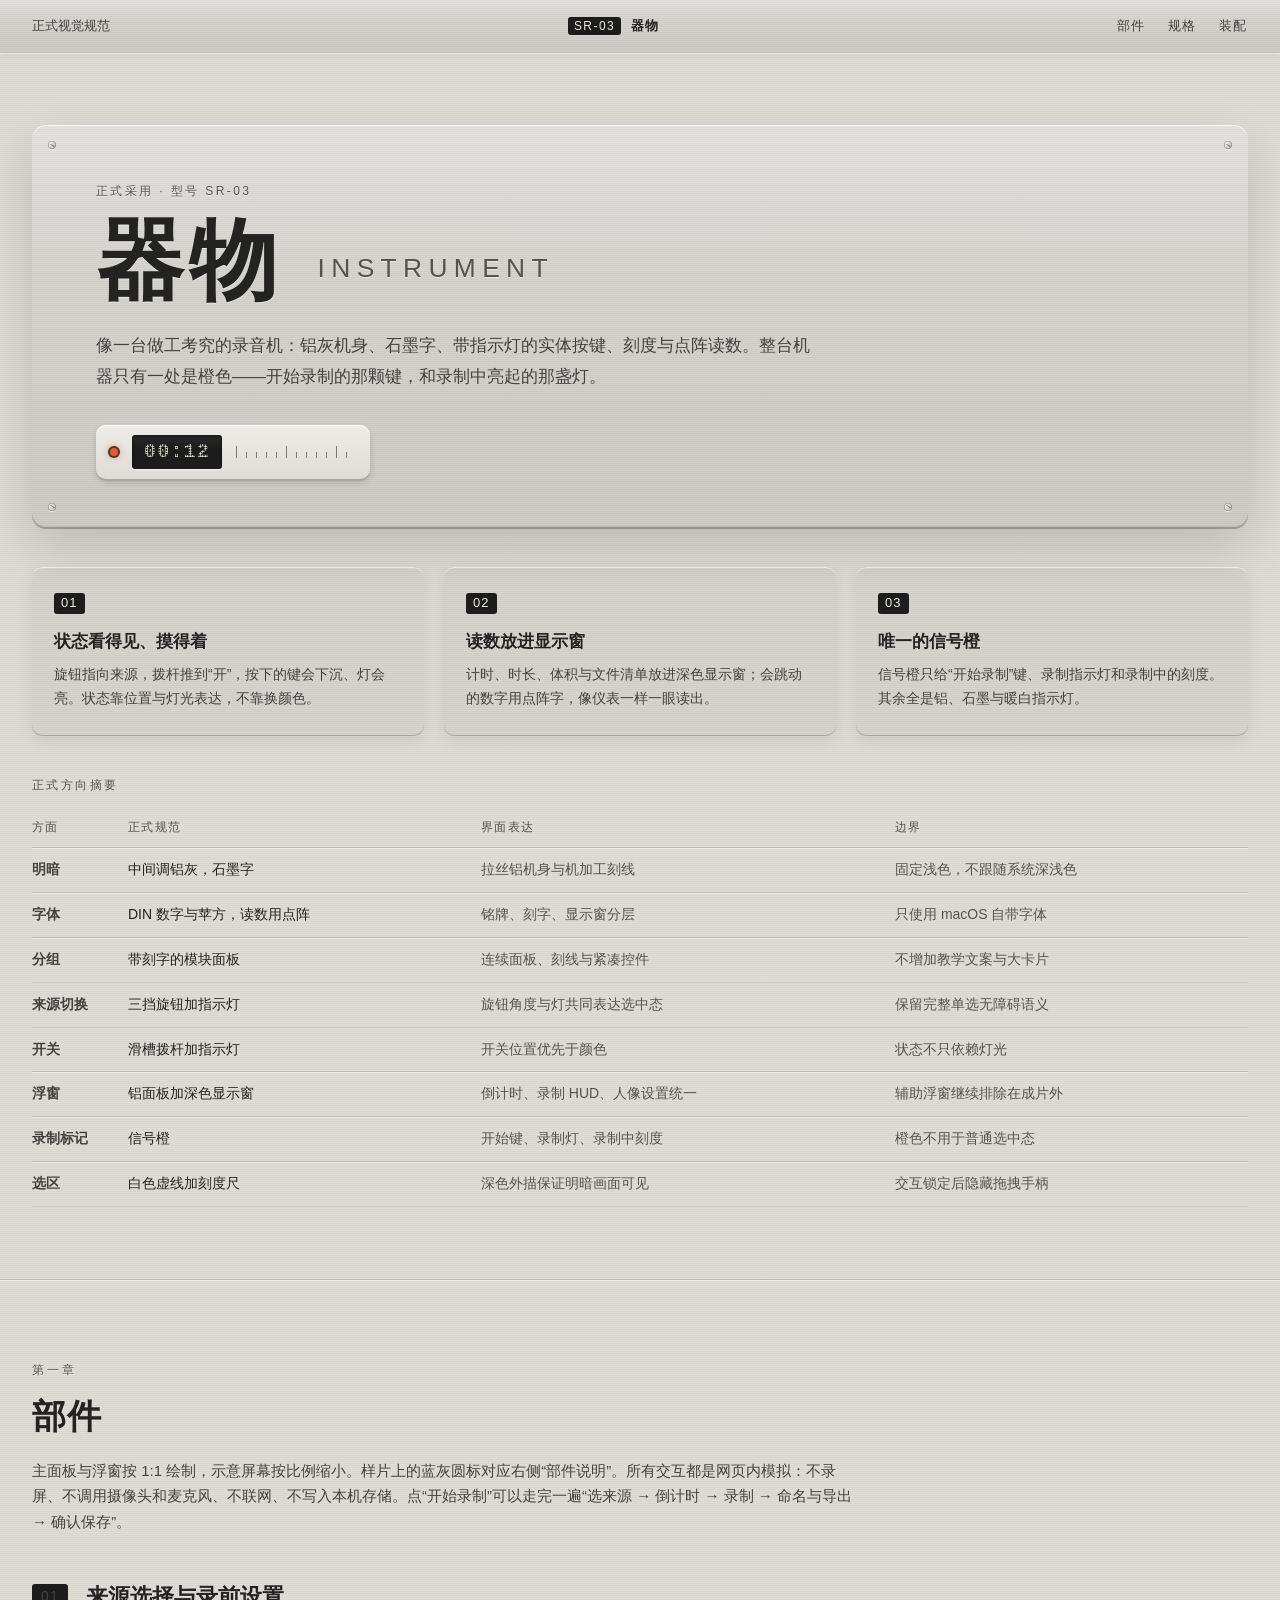
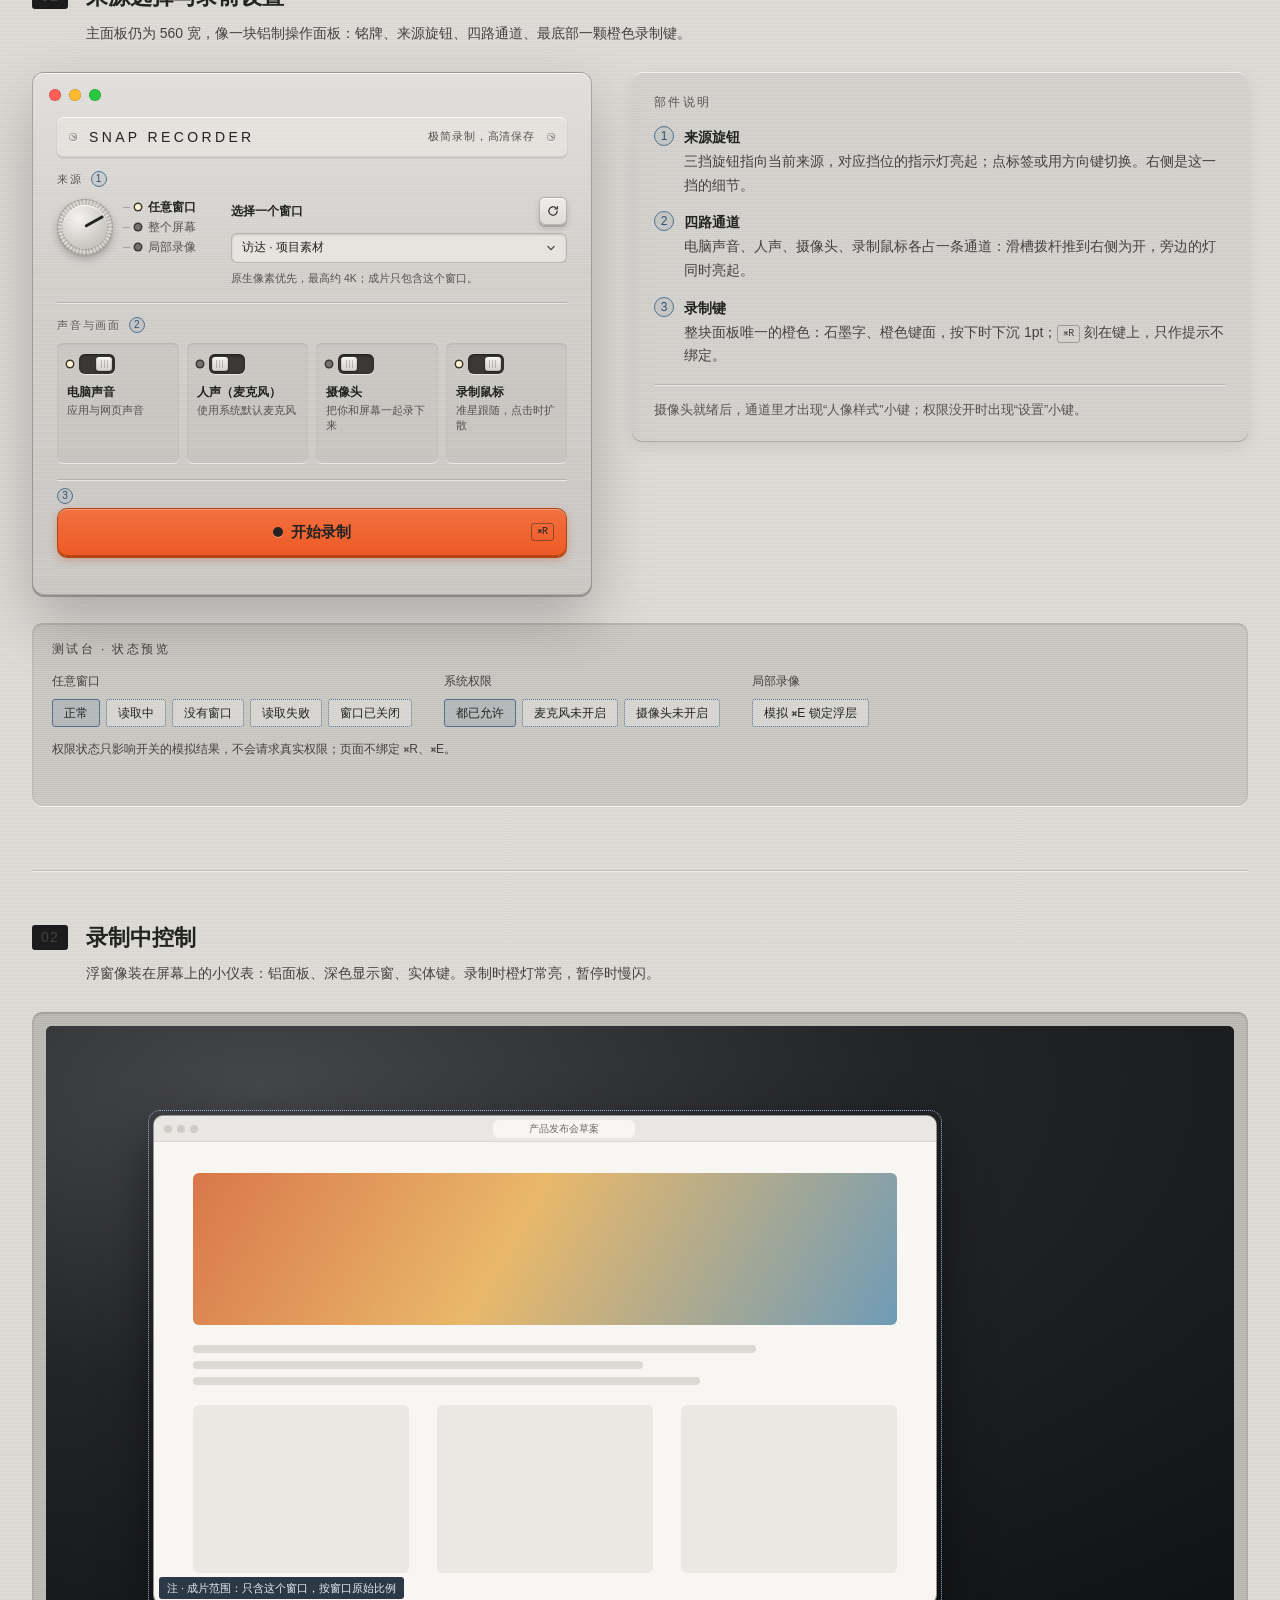
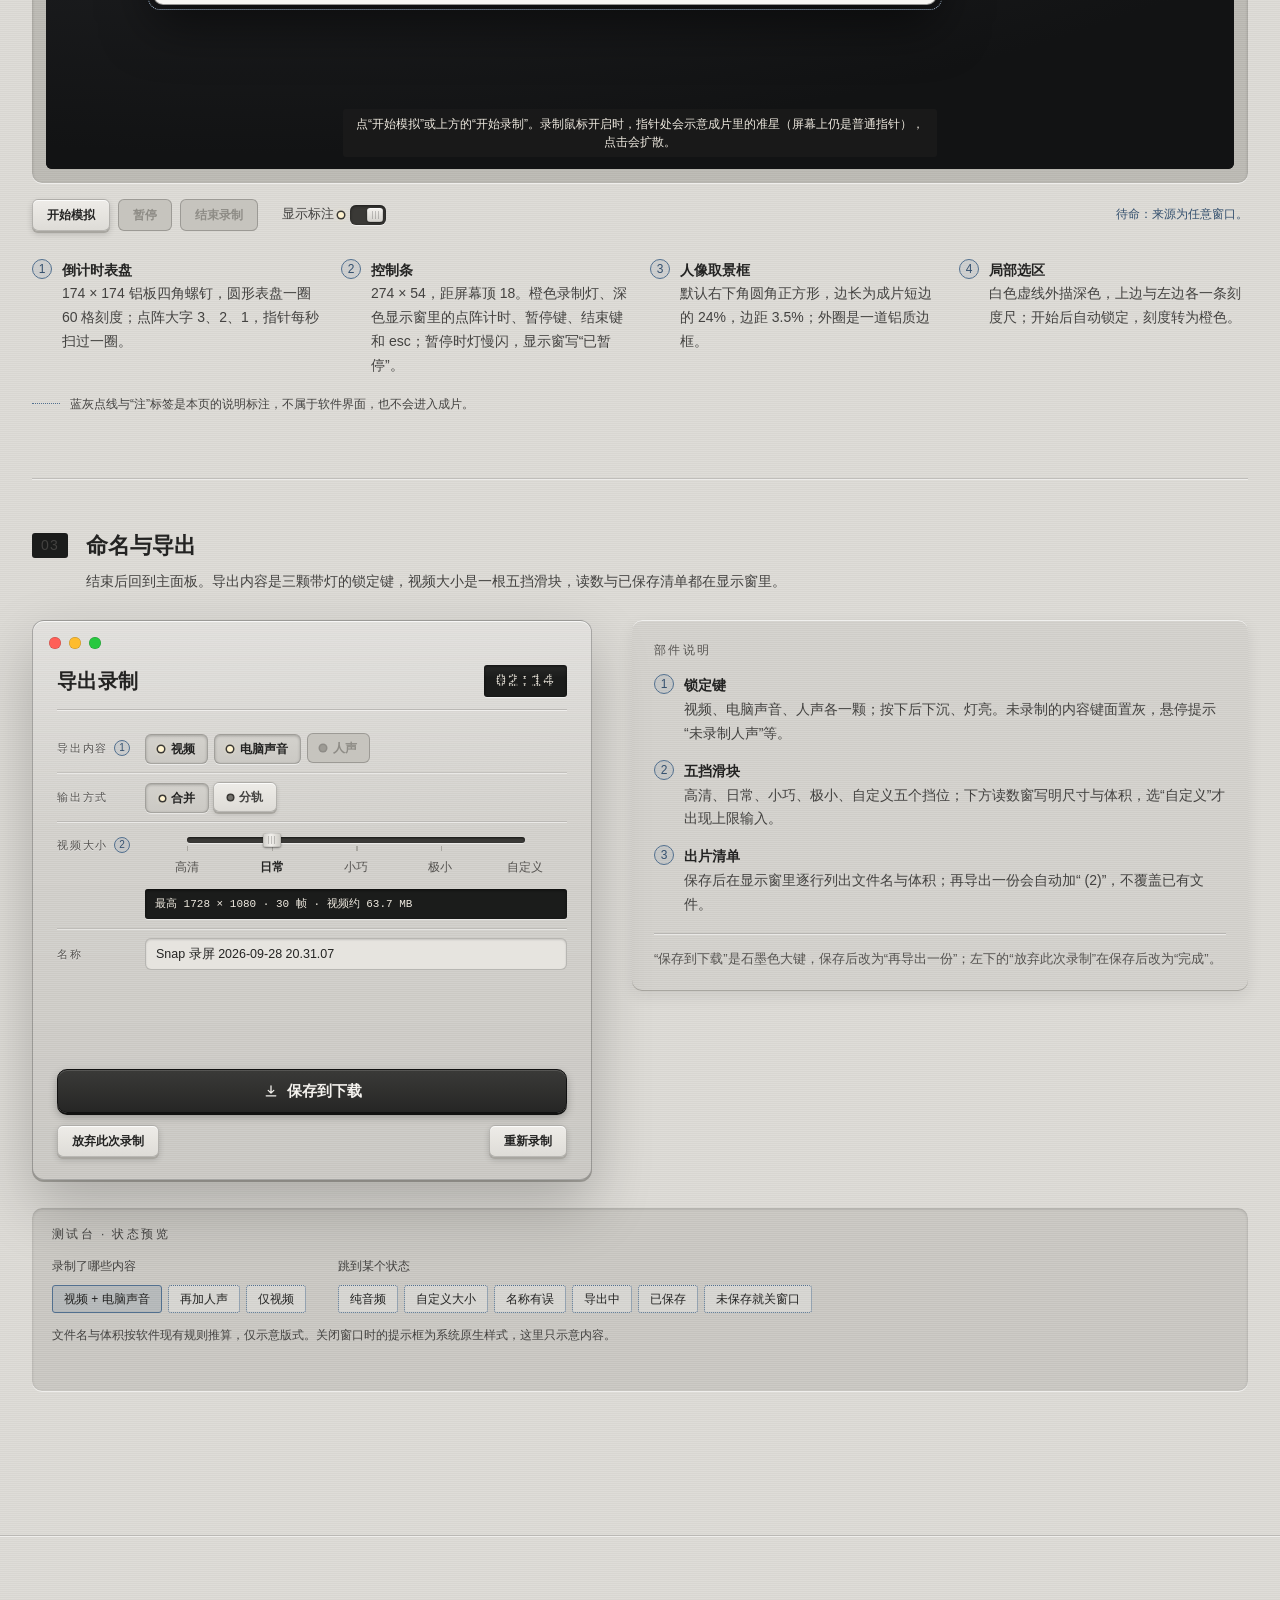
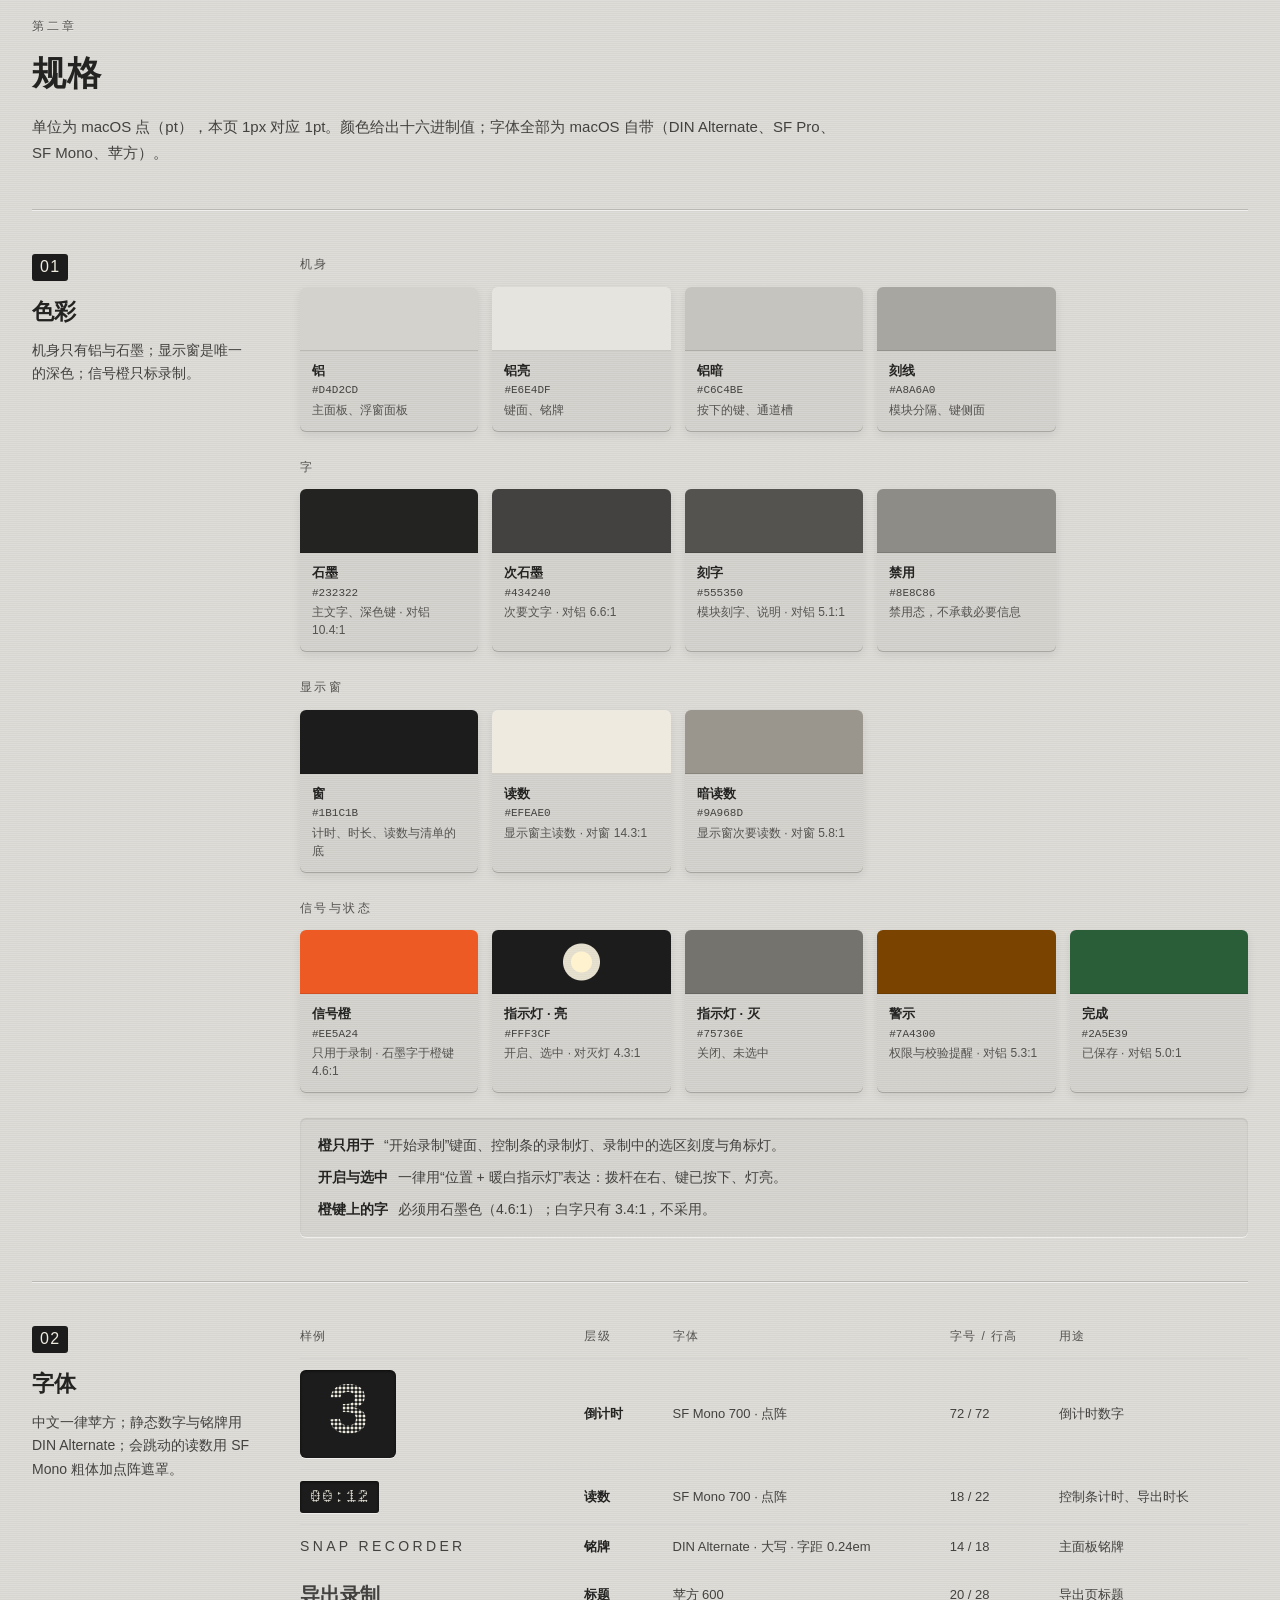
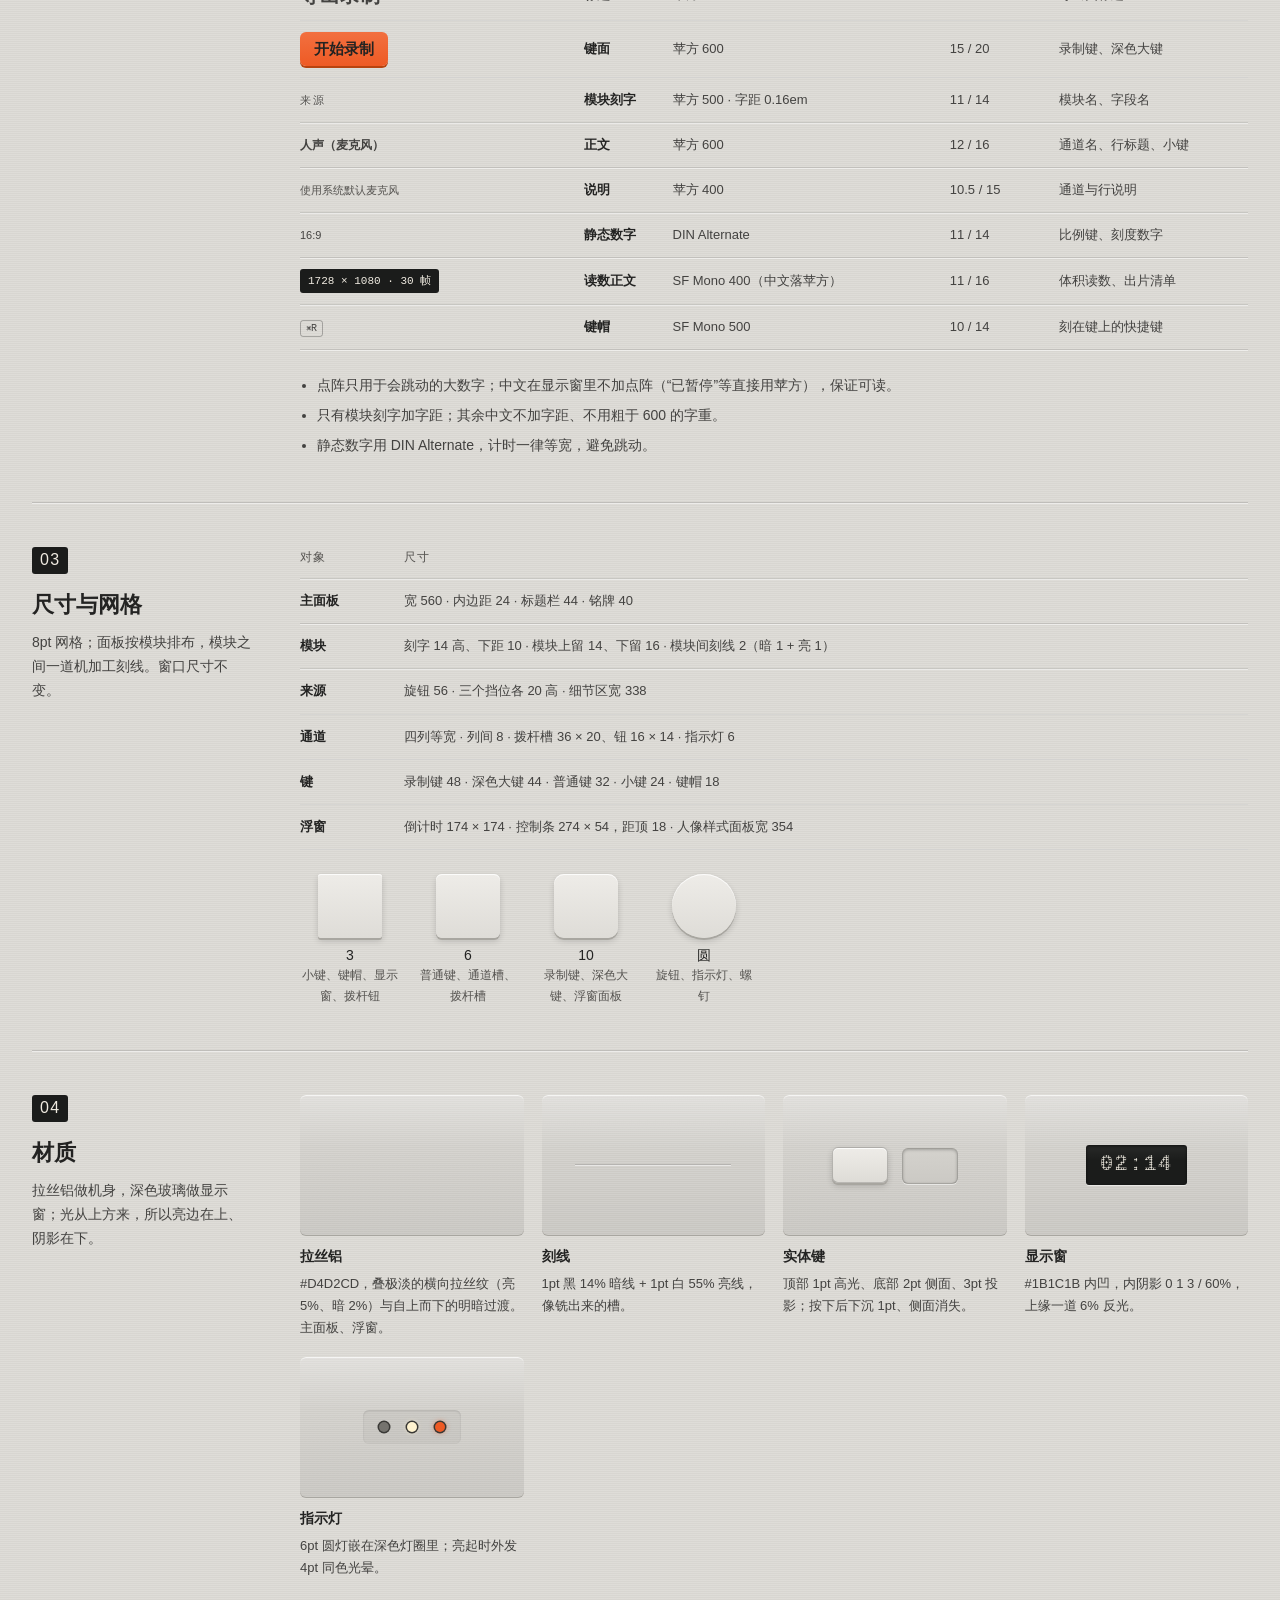
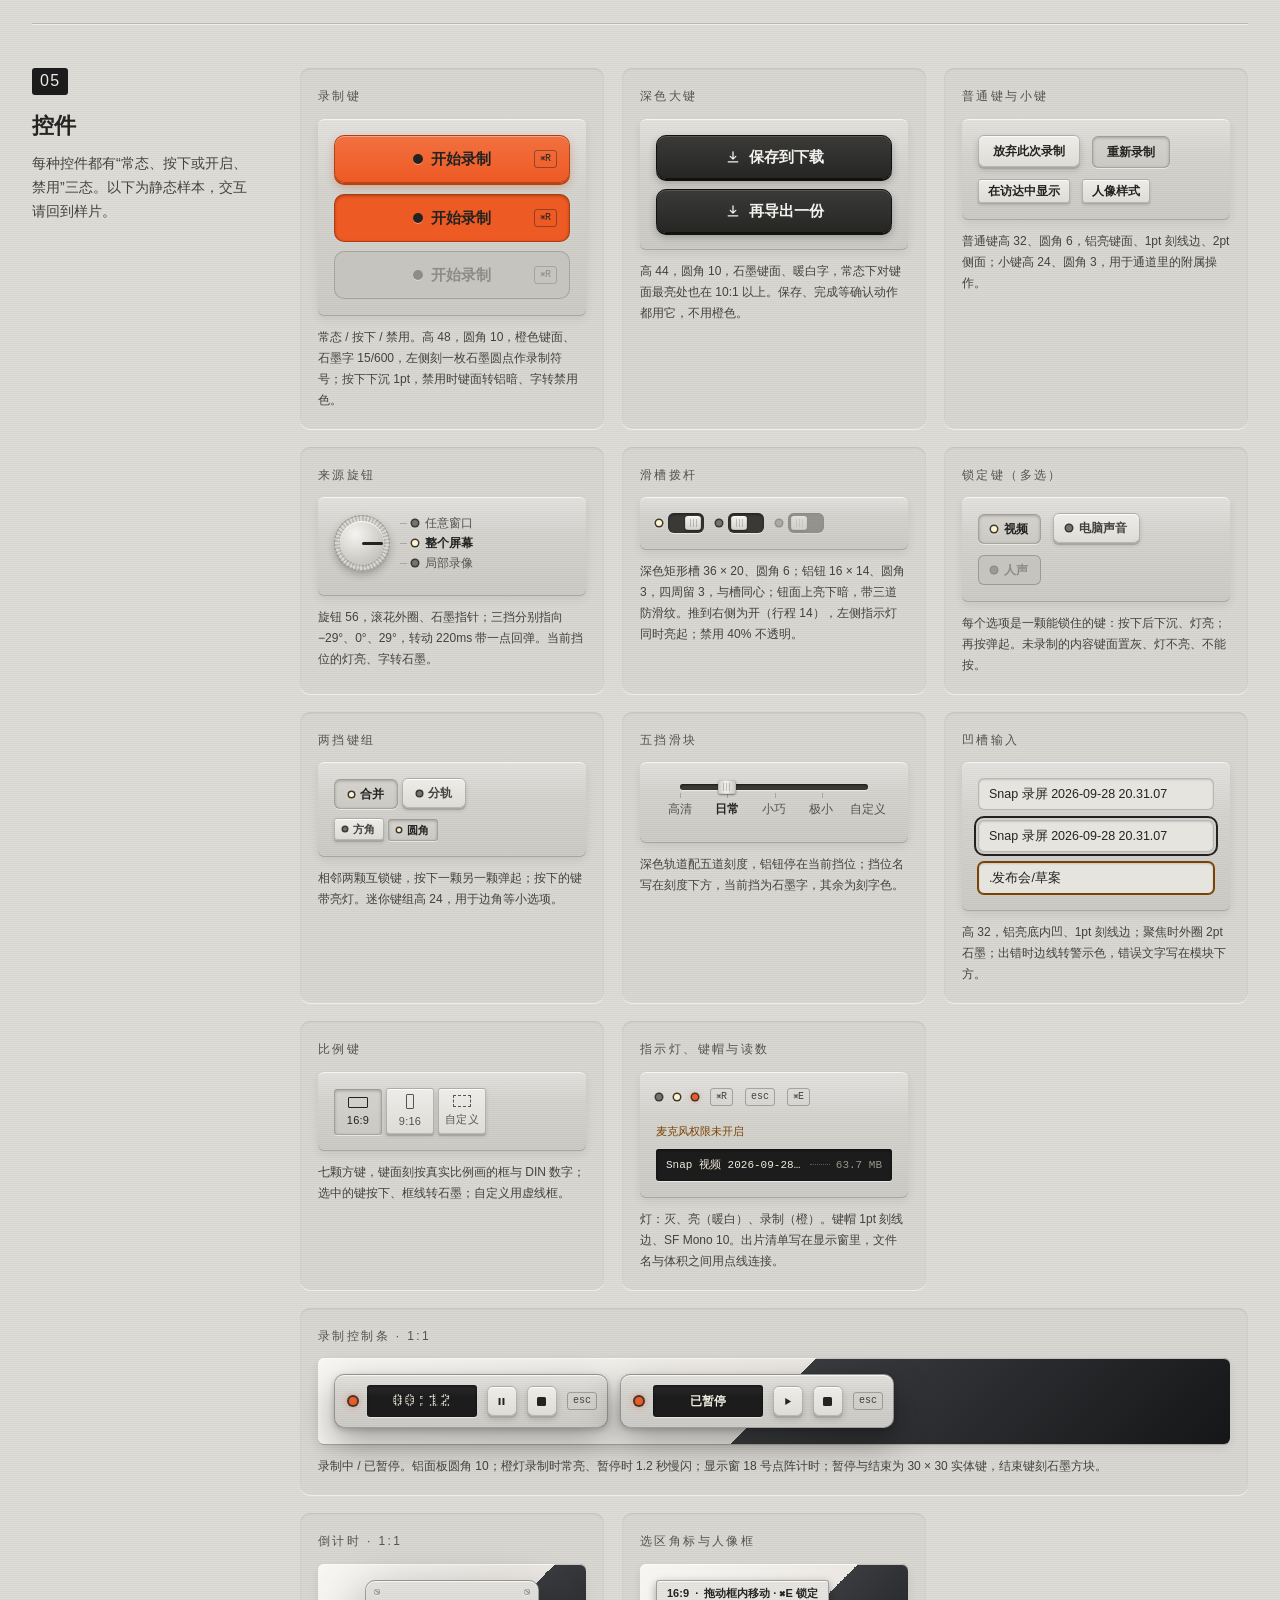
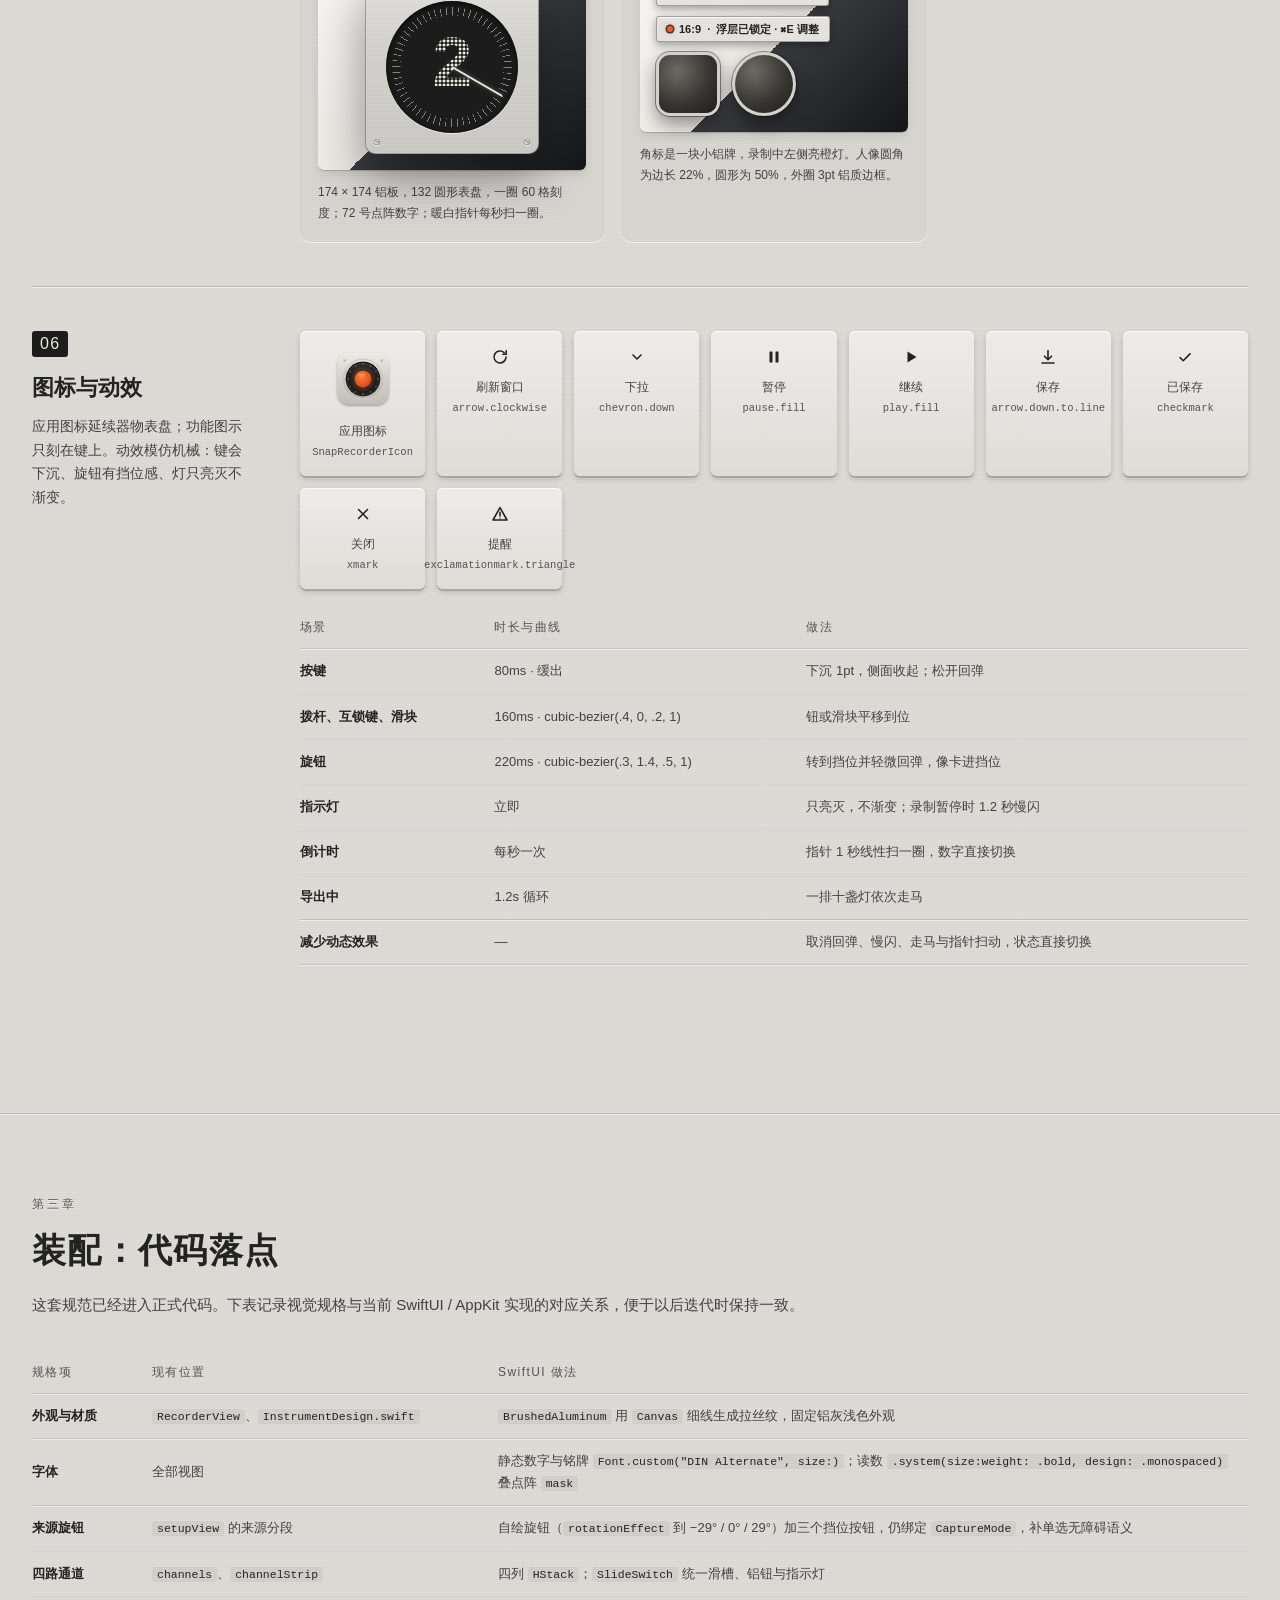
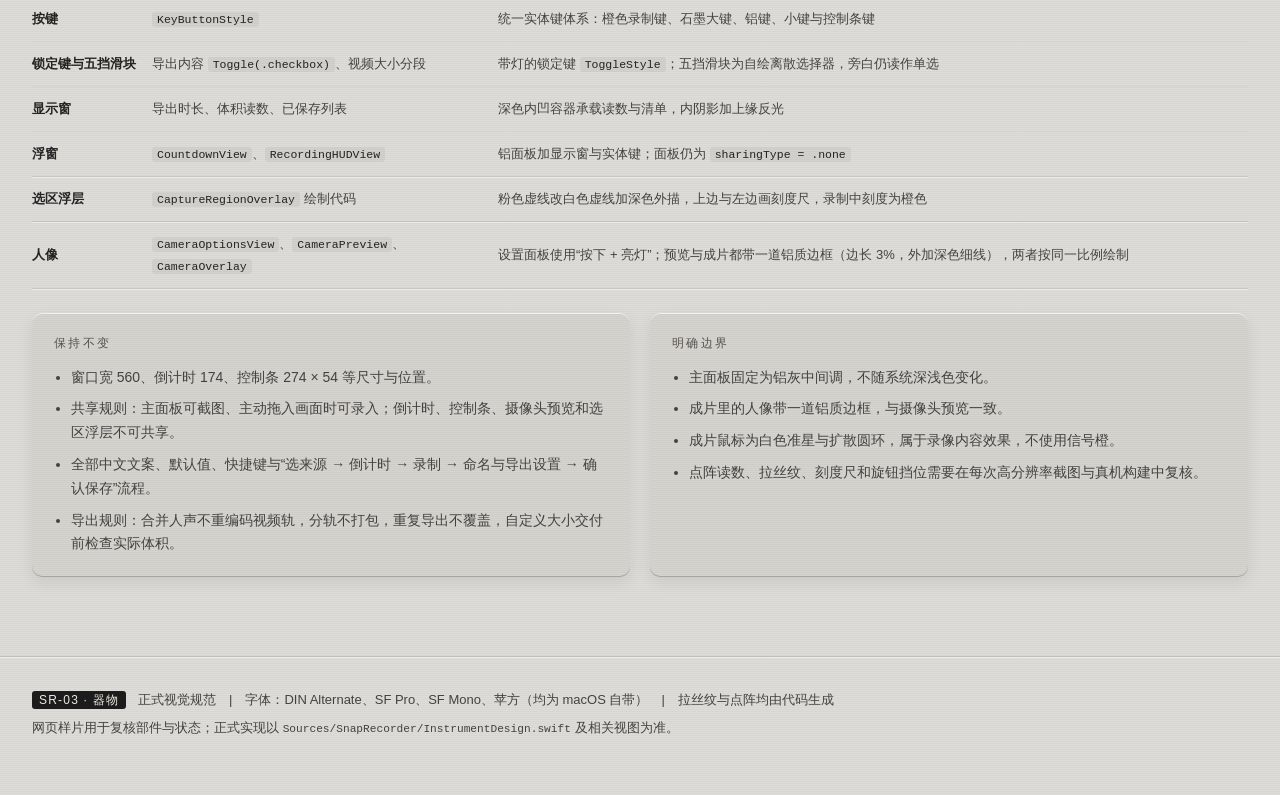
==== commit f6e50034: "Expand window capture and polish selection UI" ====
--- a/视觉规范/器物/index.html
+++ b/视觉规范/器物/index.html
@@ -123,25 +123,25 @@
                     <div class="selector">
                       <span class="knob" aria-hidden="true"><span class="knob-pointer"></span></span>
                       <div class="source-tabs stops" role="radiogroup" aria-label="录制来源">
-                        <button type="button" class="stop source-tab" role="radio" aria-checked="true" data-mode="browser"><span class="led" aria-hidden="true"></span>浏览器窗口</button>
+                        <button type="button" class="stop source-tab" role="radio" aria-checked="true" data-mode="browser"><span class="led" aria-hidden="true"></span>任意窗口</button>
                         <button type="button" class="stop source-tab" role="radio" aria-checked="false" tabindex="-1" data-mode="display"><span class="led" aria-hidden="true"></span>整个屏幕</button>
                         <button type="button" class="stop source-tab" role="radio" aria-checked="false" tabindex="-1" data-mode="region"><span class="led" aria-hidden="true"></span>局部录像</button>
                       </div>
                     </div>
 
                     <div class="source-detail">
-                      <!-- 浏览器窗口 -->
+                      <!-- 任意窗口 -->
                       <div class="source-pane" data-pane="browser">
                         <div class="pane-head">
-                          <p class="pane-title">选择一个浏览器窗口</p>
+                          <p class="pane-title">选择一个窗口</p>
                           <button type="button" class="key key-icon" id="refresh-windows" title="刷新窗口" aria-label="刷新窗口"><svg class="icon icon-sm" aria-hidden="true"><use href="#i-refresh"/></svg></button>
                         </div>
                         <div class="browser-state" data-state="ok">
                           <div class="select">
                             <select id="window-select" aria-label="窗口">
-                              <option value="safari">Safari · 产品发布会草案</option>
-                              <option value="chrome">Google Chrome · 设计规范 v2</option>
-                              <option value="arc">Arc · 灵感收集</option>
+                              <option value="safari">访达 · 项目素材</option>
+                              <option value="chrome">飞书 · 产品发布会草案</option>
+                              <option value="arc">Google Chrome · 设计规范 v2</option>
                             </select>
                             <svg class="icon select-chevron" aria-hidden="true"><use href="#i-chevron"/></svg>
                           </div>
@@ -149,14 +149,14 @@
                           <p class="hint is-warn" id="browser-note" hidden><svg class="icon icon-sm" aria-hidden="true"><use href="#i-alert"/></svg>之前选择的窗口已关闭，请重新选择。</p>
                         </div>
                         <div class="browser-state state-inline" data-state="loading" hidden>
-                          <span class="spinner" aria-hidden="true"></span><span class="state-text">正在读取浏览器窗口…</span>
+                            <span class="spinner" aria-hidden="true"></span><span class="state-text">正在读取可录制窗口…</span>
                         </div>
                         <div class="browser-state" data-state="empty" hidden>
-                          <p class="state-title">没有找到浏览器窗口</p>
-                          <p class="state-text">请先打开浏览器窗口，然后点右上角刷新。</p>
+                          <p class="state-title">没有找到可录制窗口</p>
+                          <p class="state-text">请先打开一个应用窗口，然后点右上角刷新。</p>
                         </div>
                         <div class="browser-state" data-state="error" hidden>
-                          <p class="state-title is-warn"><svg class="icon icon-sm" aria-hidden="true"><use href="#i-alert"/></svg>读取浏览器窗口失败</p>
+                          <p class="state-title is-warn"><svg class="icon icon-sm" aria-hidden="true"><use href="#i-alert"/></svg>读取窗口失败</p>
                           <p class="state-text">系统暂时没有返回窗口列表，请稍后刷新。（示例错误信息）</p>
                         </div>
                       </div>
@@ -339,8 +339,8 @@
             <p class="bench-title" id="setup-bench-title">测试台 · 状态预览</p>
             <div class="bench-groups">
               <div class="bench-group">
-                <p class="bench-label">浏览器窗口</p>
-                <div class="chips" role="group" aria-label="浏览器窗口状态">
+                <p class="bench-label">任意窗口</p>
+                <div class="chips" role="group" aria-label="任意窗口状态">
                   <button type="button" class="chip" aria-pressed="true" data-review="browser:ok">正常</button>
                   <button type="button" class="chip" aria-pressed="false" data-review="browser:loading">读取中</button>
                   <button type="button" class="chip" aria-pressed="false" data-review="browser:empty">没有窗口</button>
@@ -467,7 +467,7 @@
               <span id="lbl-annotate">显示标注</span>
               <button type="button" class="switch" role="switch" aria-checked="true" aria-labelledby="lbl-annotate" data-toggle="annotate"></button>
             </div>
-            <p class="sim-status" id="sim-status" aria-live="polite">待命：来源为浏览器窗口。</p>
+            <p class="sim-status" id="sim-status" aria-live="polite">待命：来源为任意窗口。</p>
           </div>
 
           <ol class="parts parts-row">
@@ -778,7 +778,7 @@
                 <div class="ctrl-demo" aria-hidden="true">
                   <span class="selector is-static" data-mode="display">
                     <span class="knob"><span class="knob-pointer"></span></span>
-                    <span class="stops"><span class="stop"><span class="led"></span>浏览器窗口</span><span class="stop is-on"><span class="led is-lit"></span>整个屏幕</span><span class="stop"><span class="led"></span>局部录像</span></span>
+                    <span class="stops"><span class="stop"><span class="led"></span>任意窗口</span><span class="stop is-on"><span class="led is-lit"></span>整个屏幕</span><span class="stop"><span class="led"></span>局部录像</span></span>
                   </span>
                 </div>
                 <p class="ctrl-spec">旋钮 56，滚花外圈、石墨指针；三挡分别指向 −29°、0°、29°，转动 220ms 带一点回弹。当前挡位的灯亮、字转石墨。</p>
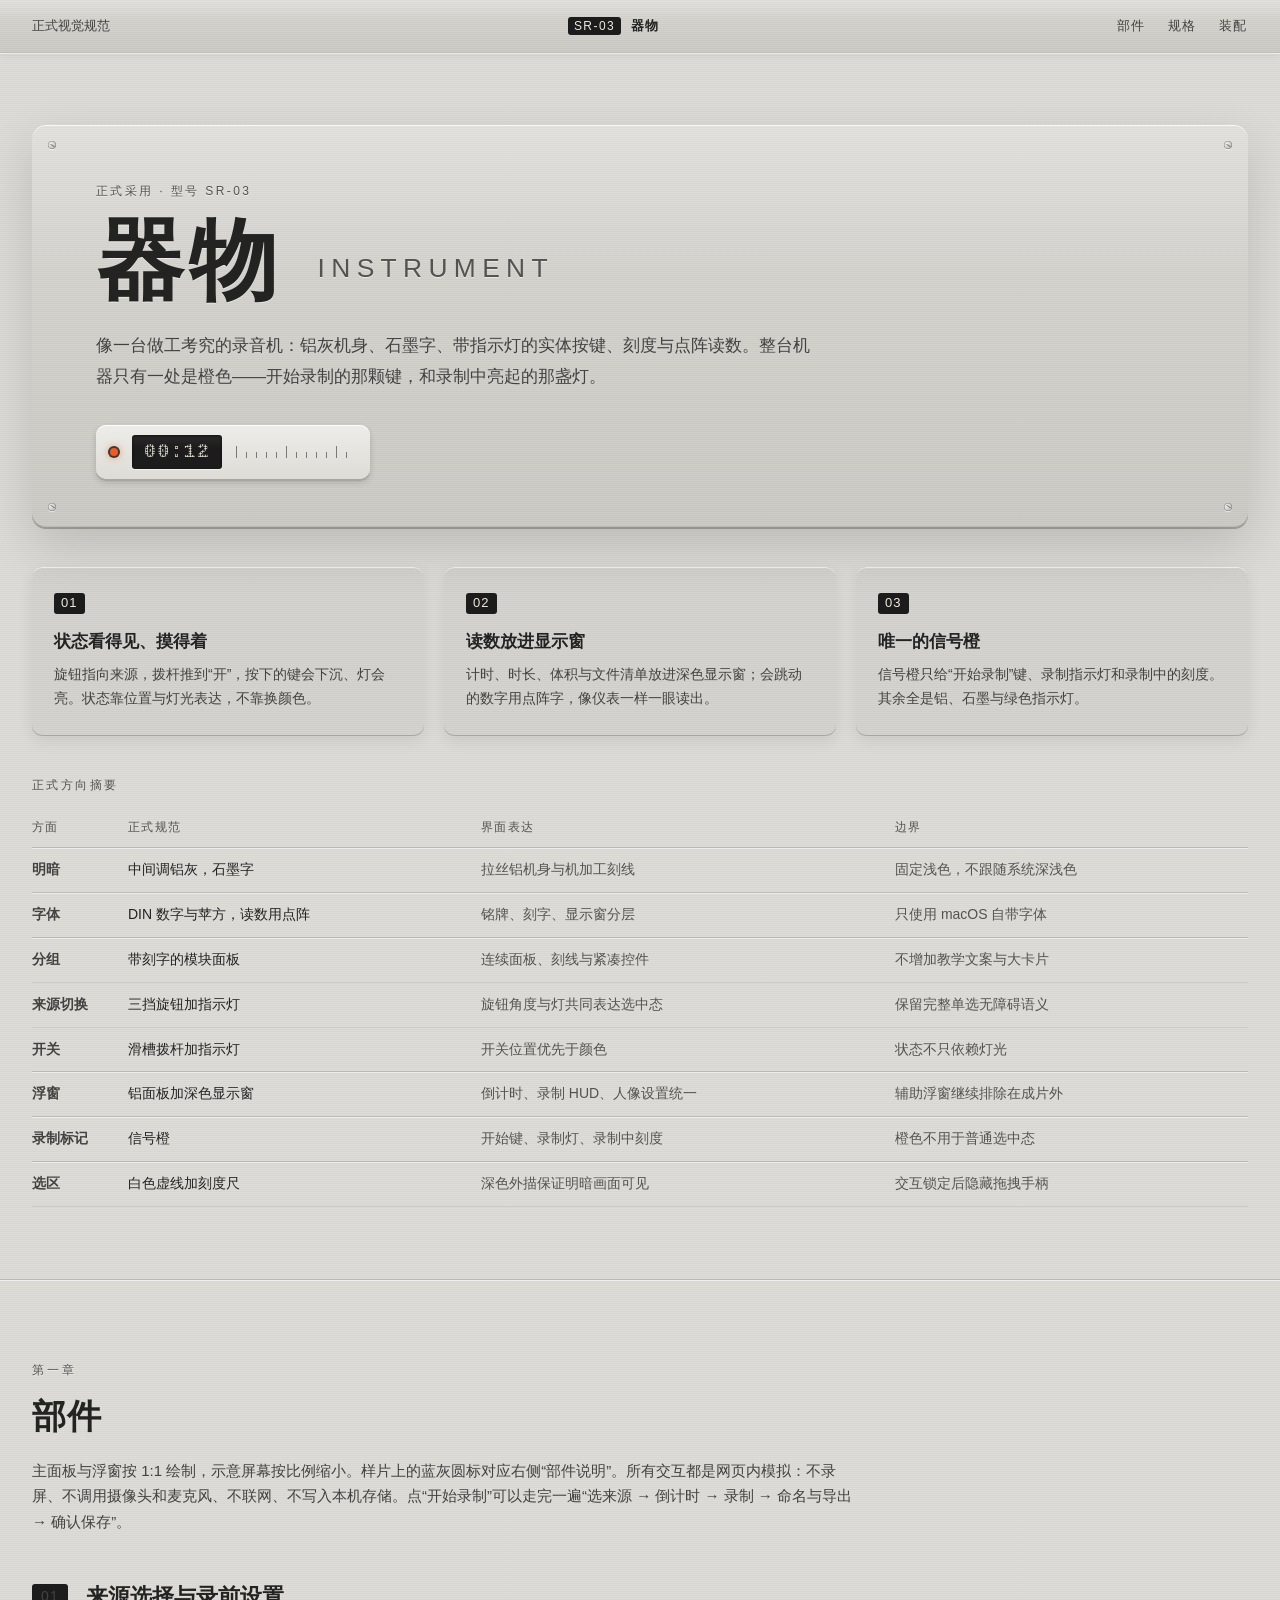
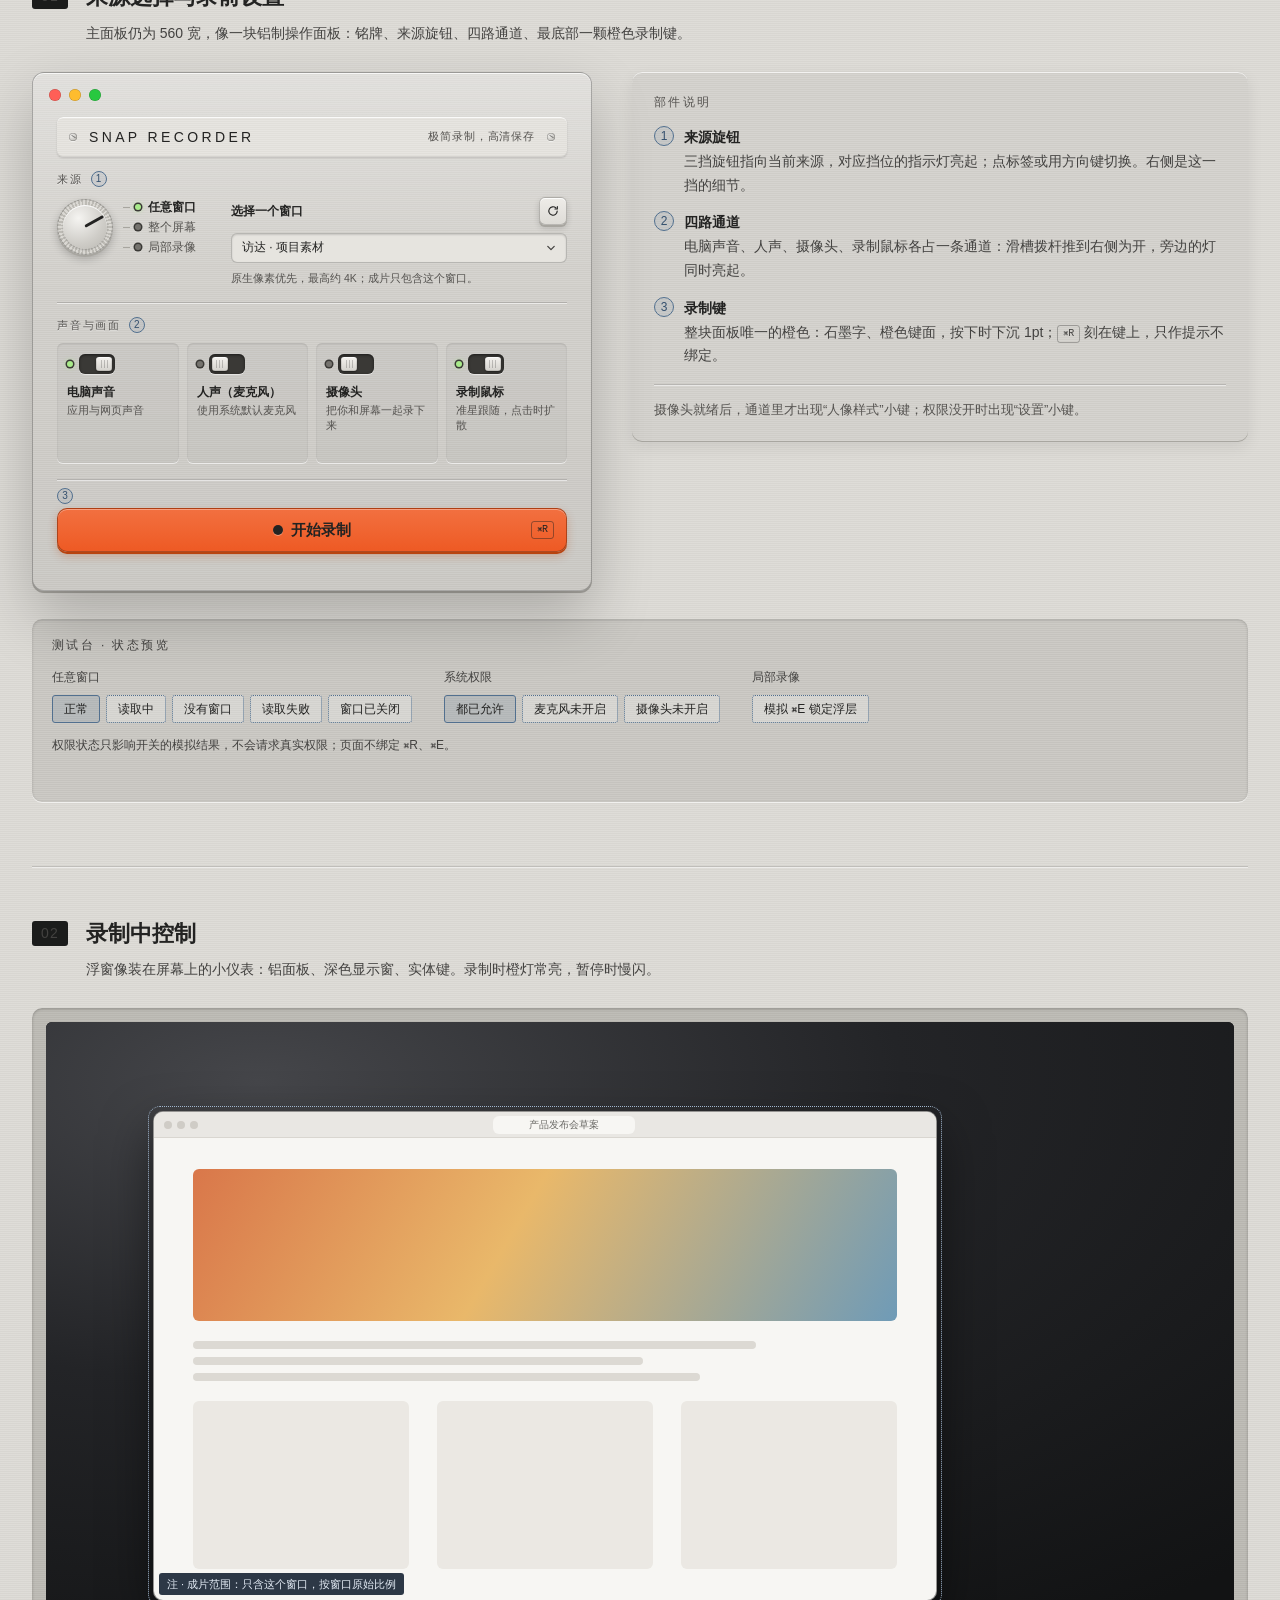
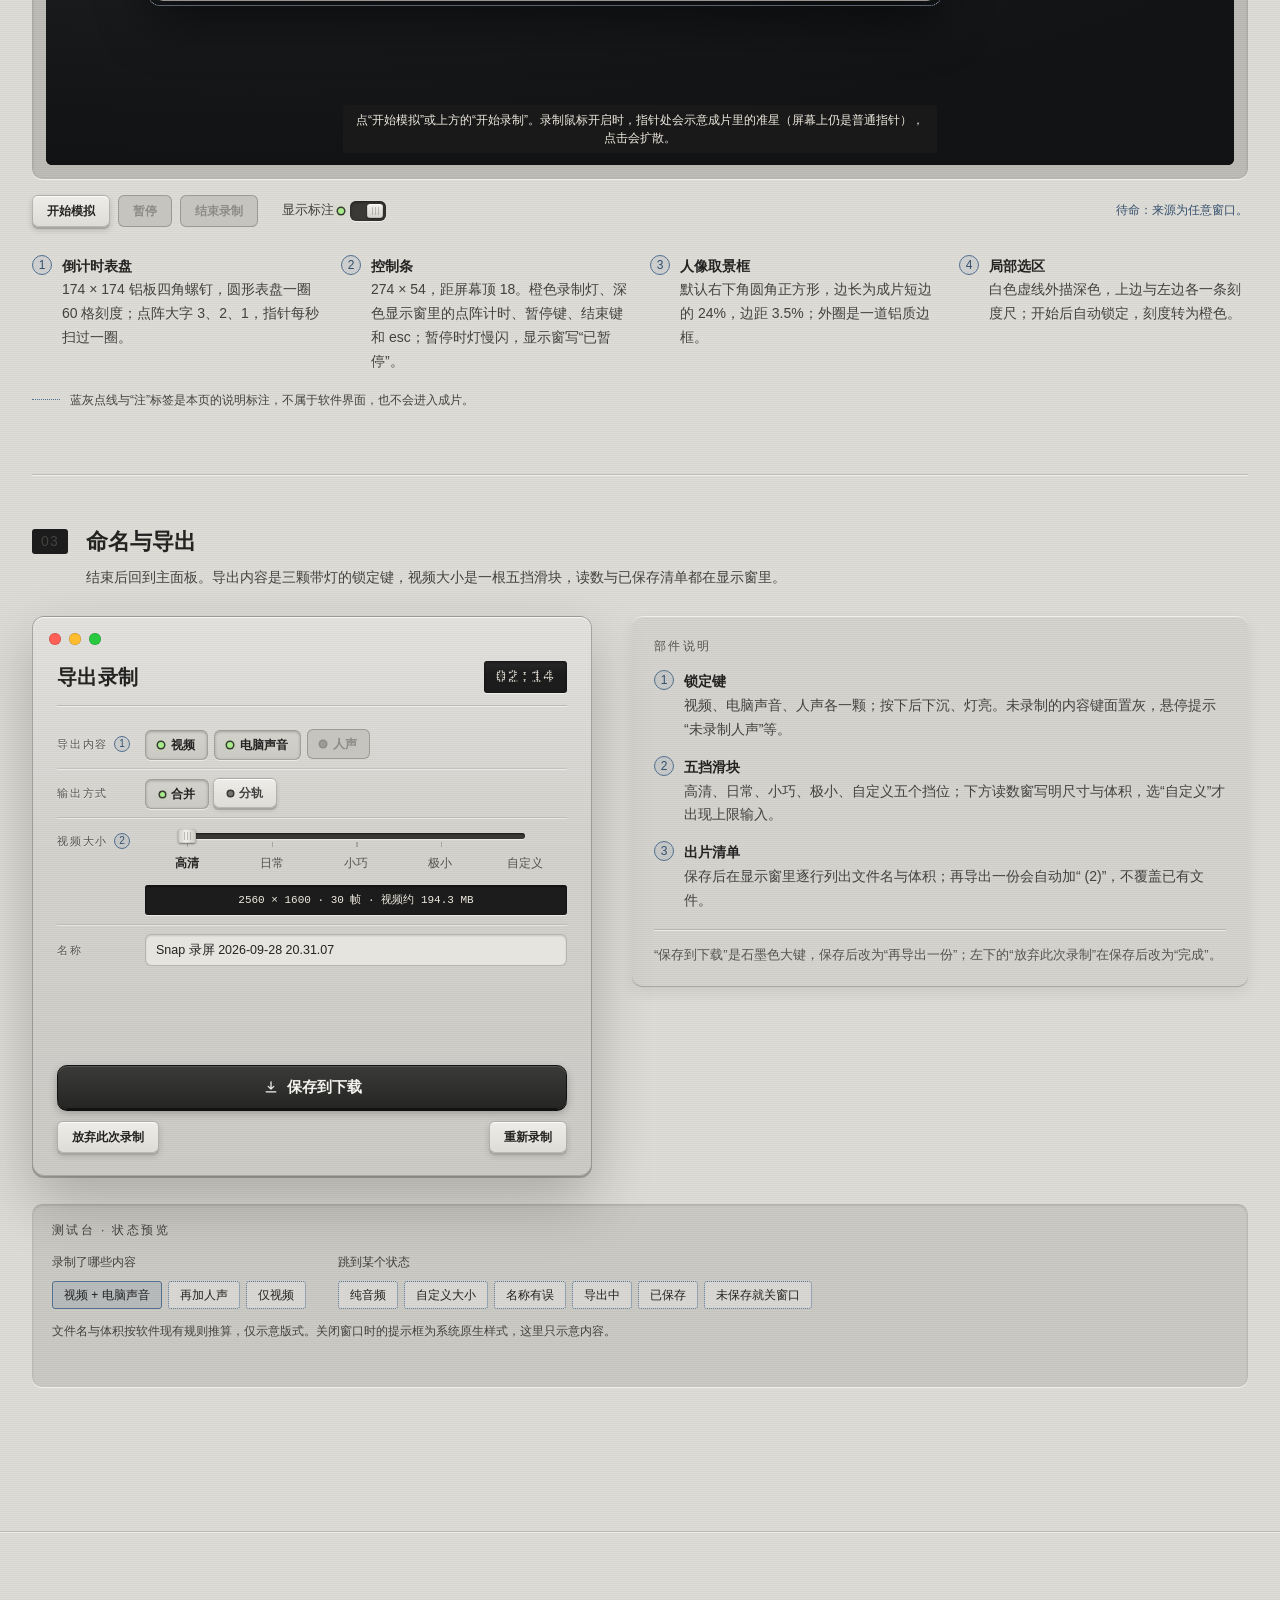
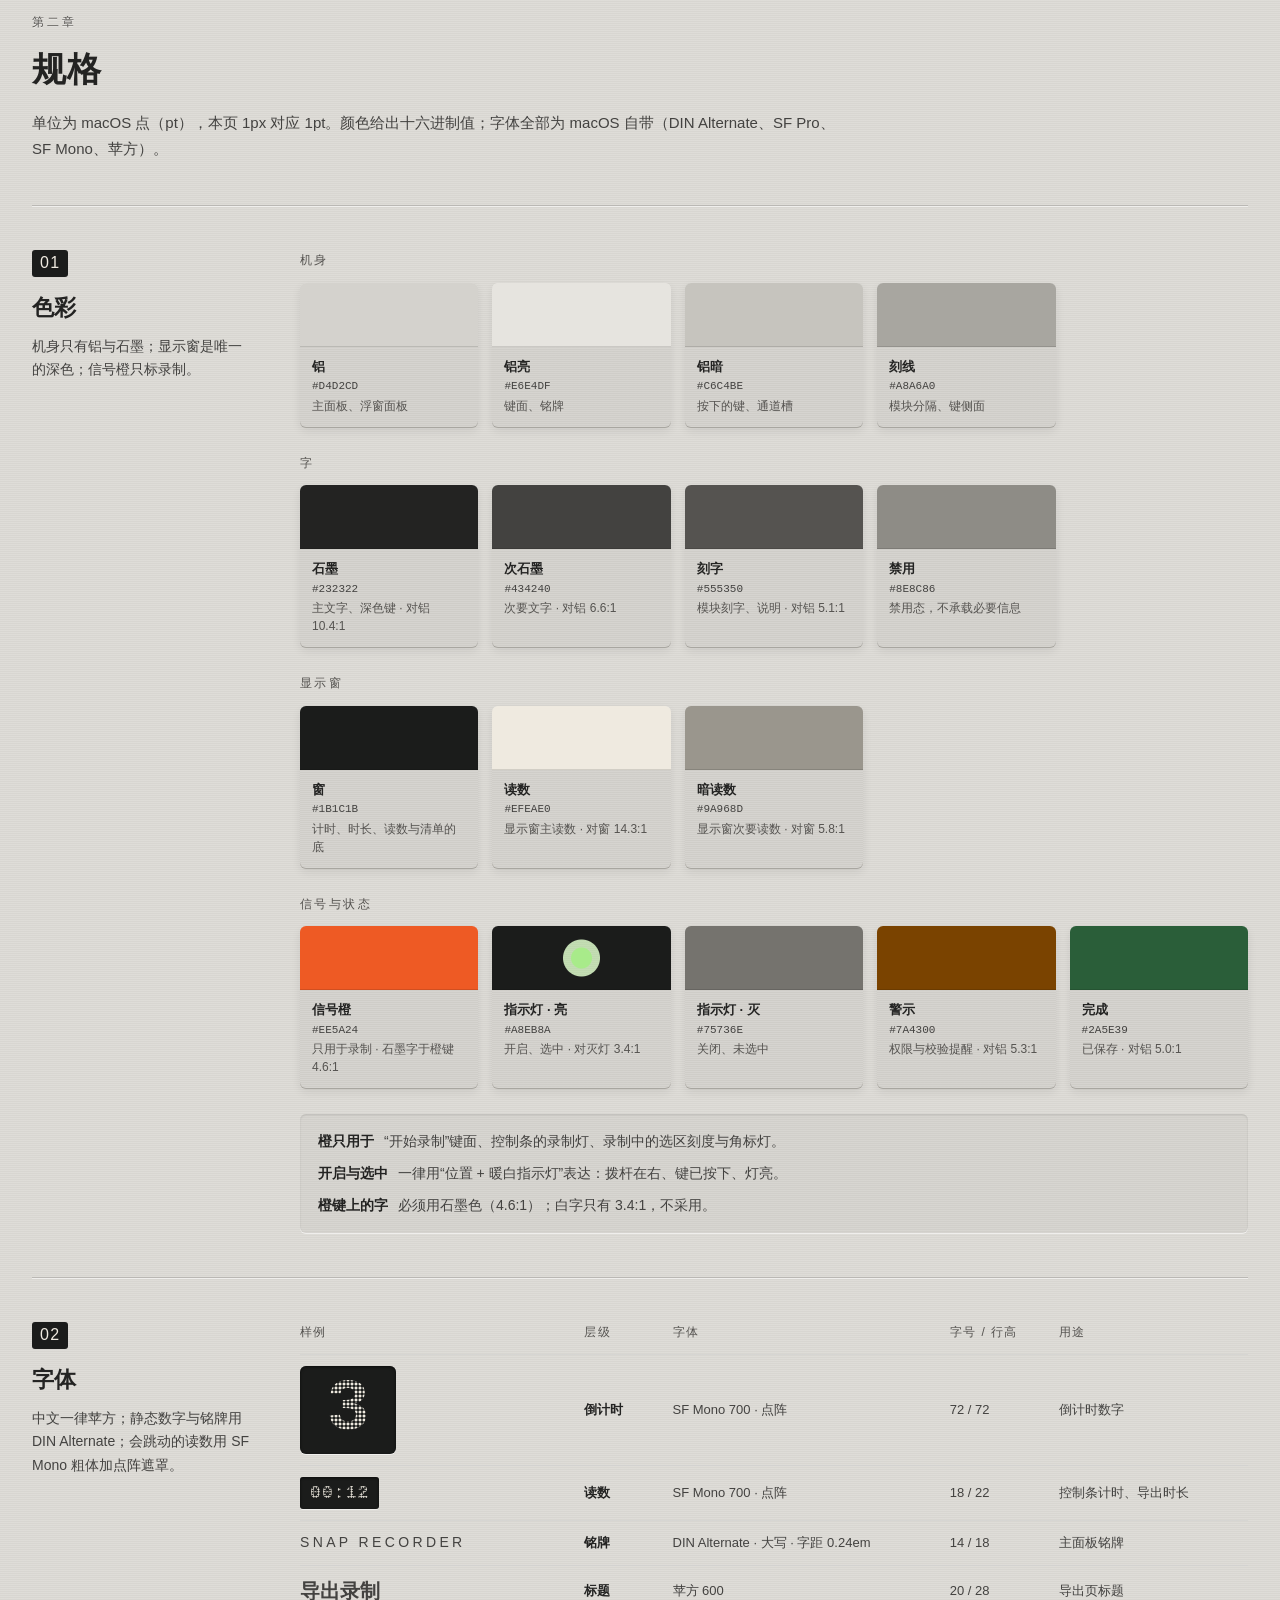
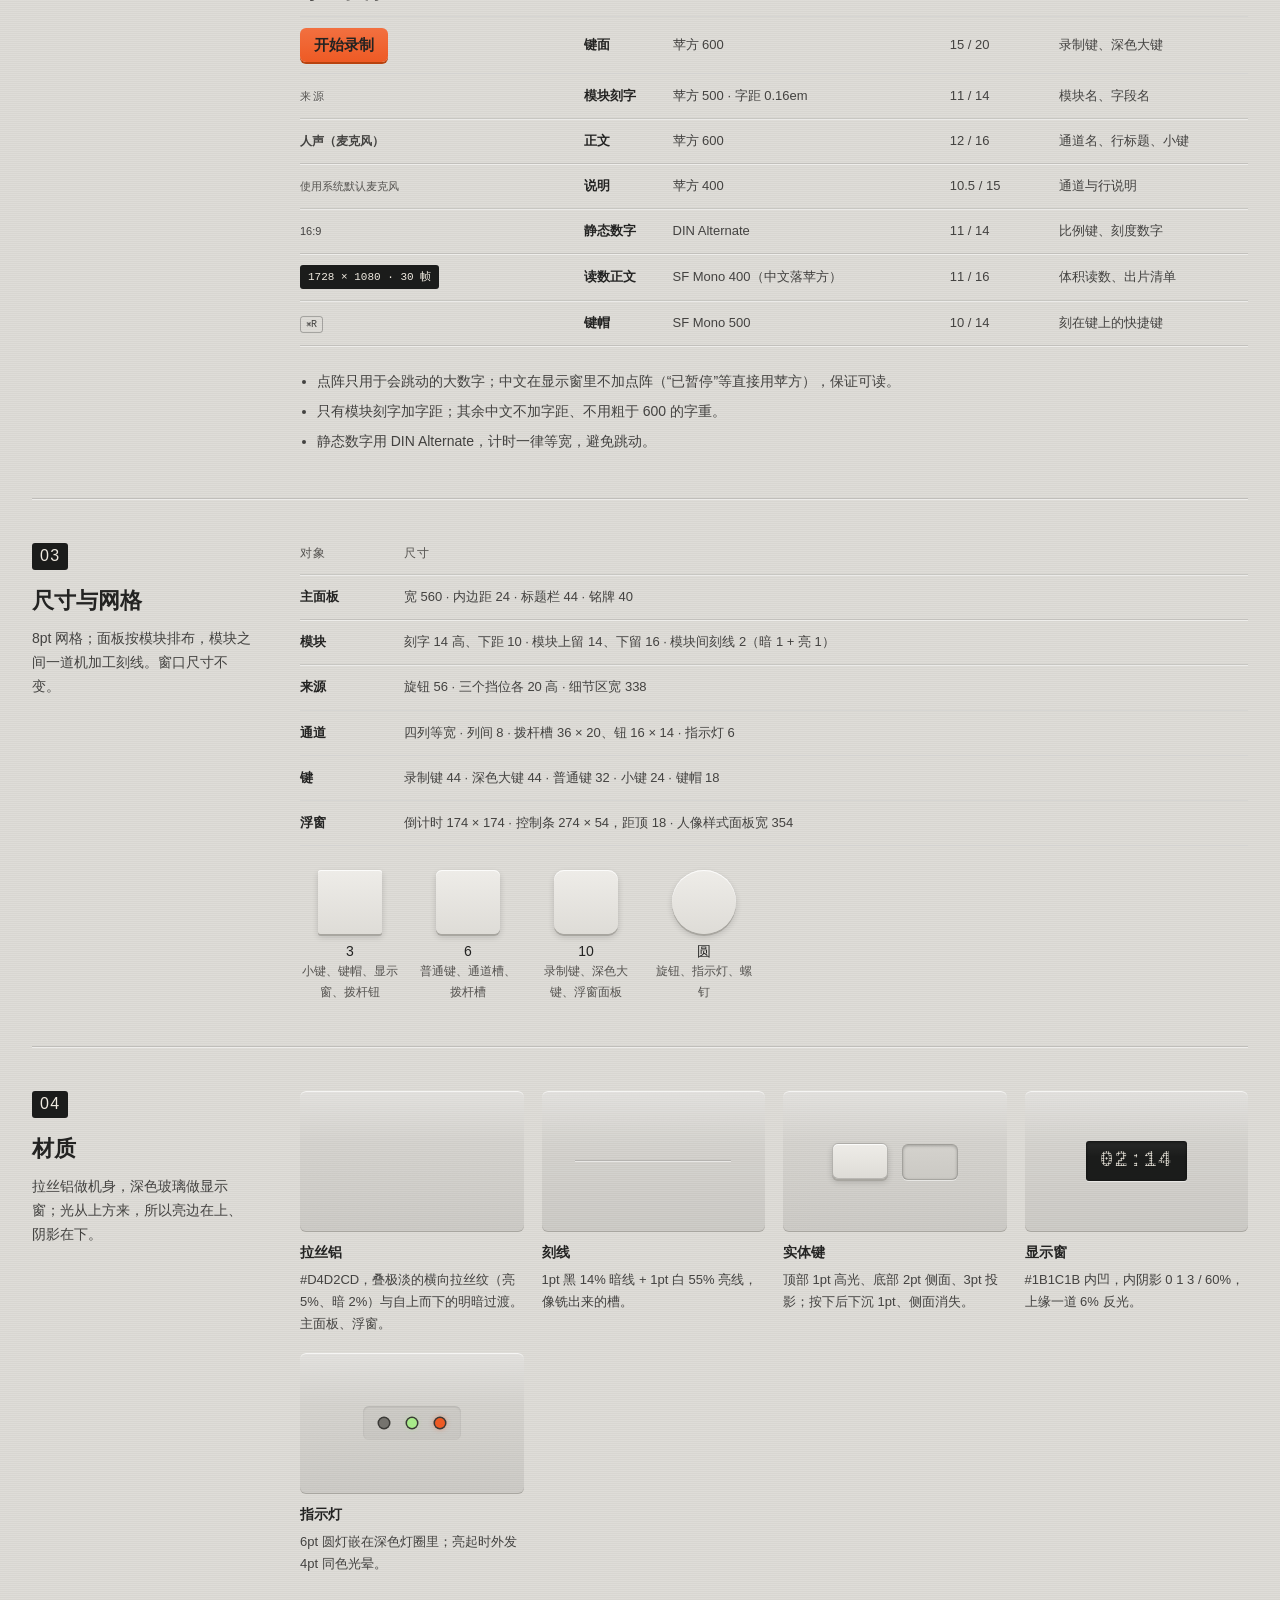
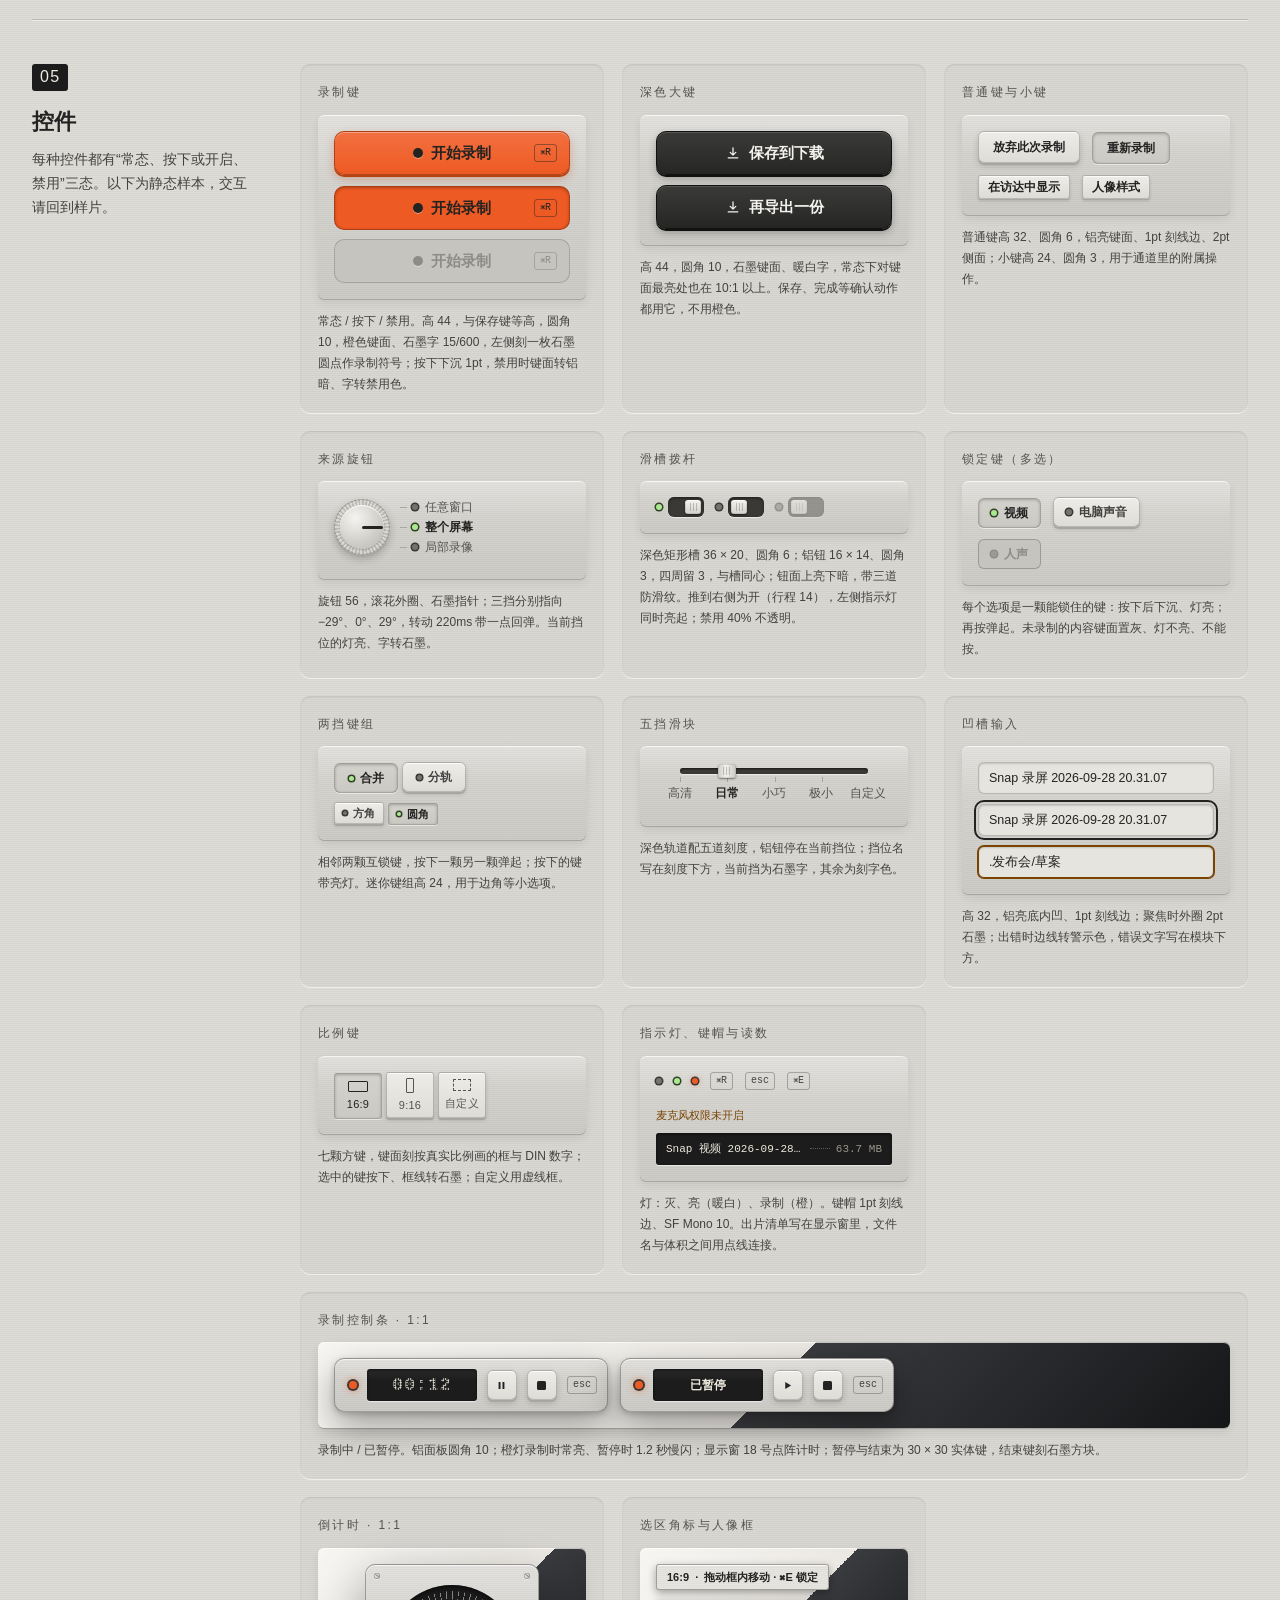
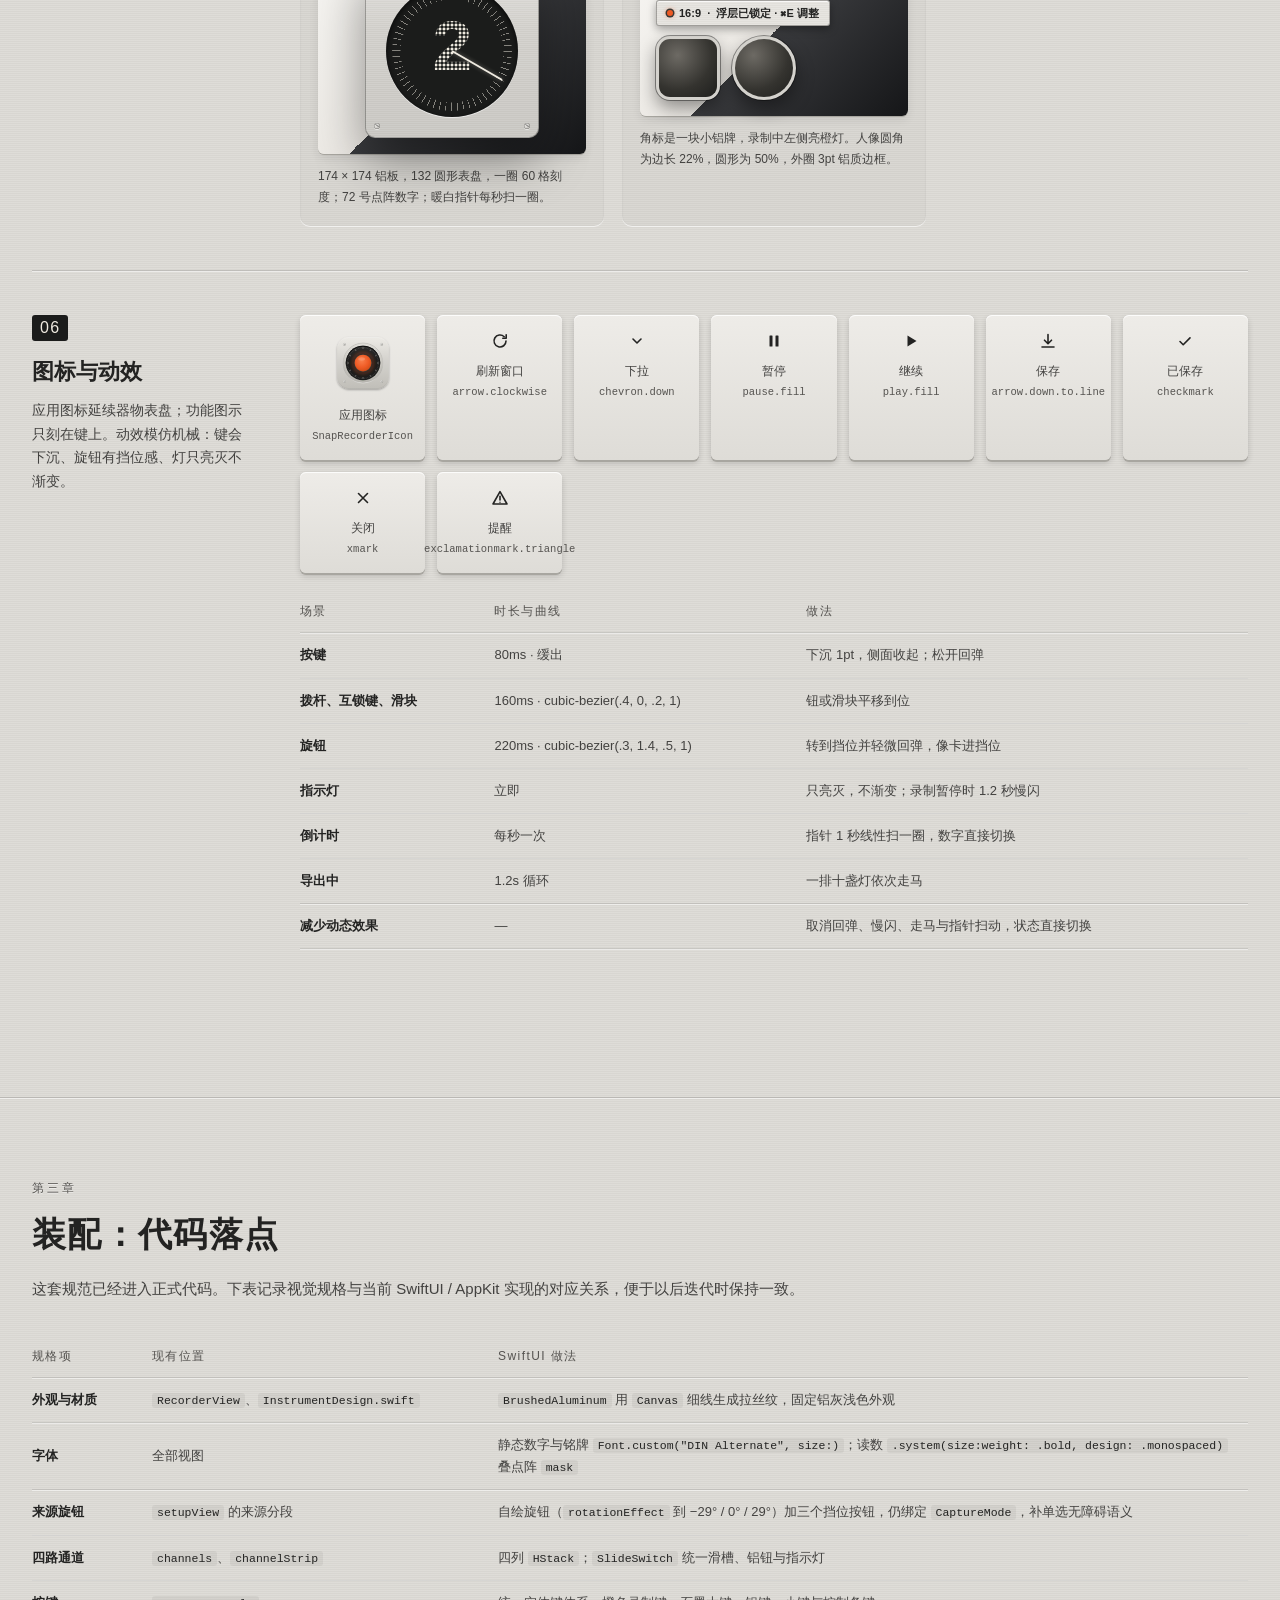
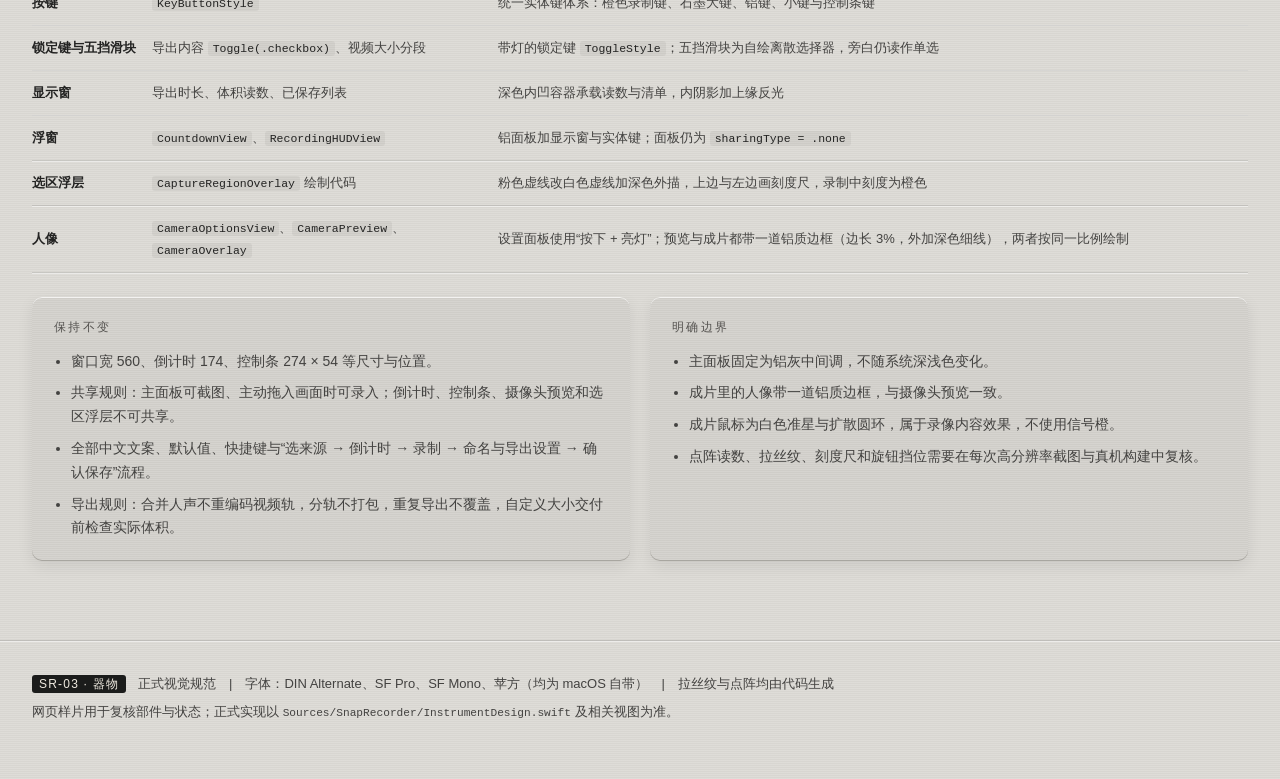
==== commit 697b9955: "Fix window interaction and unify drawers, exports, and display selection" ====
--- a/视觉规范/器物/index.html
+++ b/视觉规范/器物/index.html
@@ -66,7 +66,7 @@
           <li>
             <span class="feature-no" aria-hidden="true">03</span>
             <h2>唯一的信号橙</h2>
-            <p>信号橙只给“开始录制”键、录制指示灯和录制中的刻度。其余全是铝、石墨与暖白指示灯。</p>
+            <p>信号橙只给“开始录制”键、录制指示灯和录制中的刻度。其余全是铝、石墨与绿色指示灯。</p>
           </li>
         </ol>
 
@@ -518,13 +518,13 @@
                   <div class="xrow xrow-stack" id="exp-size-row">
                     <p class="xlabel" id="lbl-quality">视频大小<span class="callout" aria-hidden="true">2</span></p>
                     <div class="xstack">
-                      <div class="stepper" role="radiogroup" aria-labelledby="lbl-quality" data-seg="quality" data-value="balanced">
+                      <div class="stepper" role="radiogroup" aria-labelledby="lbl-quality" data-seg="quality" data-value="maximum">
                         <span class="stepper-track" aria-hidden="true"><span class="stepper-thumb"></span></span>
-                        <button type="button" role="radio" aria-checked="false" tabindex="-1" data-value="maximum" title="原始尺寸 · 30 帧">高清</button>
-                        <button type="button" role="radio" aria-checked="true" data-value="balanced" title="最高 1080p · 30 帧">日常</button>
-                        <button type="button" role="radio" aria-checked="false" tabindex="-1" data-value="compact" title="最高 720p · 30 帧">小巧</button>
+                        <button type="button" role="radio" aria-checked="true" data-value="maximum" title="原始像素 100% · 30 帧">高清</button>
+                        <button type="button" role="radio" aria-checked="false" tabindex="-1" data-value="balanced" title="原始像素 75% · 30 帧">日常</button>
+                        <button type="button" role="radio" aria-checked="false" tabindex="-1" data-value="compact" title="原始像素 50% · 30 帧">小巧</button>
                         <button type="button" role="radio" aria-checked="false" tabindex="-1" data-value="tiny" title="适合随手记录，小字细节会减少">极小</button>
-                        <button type="button" role="radio" aria-checked="false" tabindex="-1" data-value="custom" title="按大小上限适配尺寸 · 30 帧">自定义</button>
+                        <button type="button" role="radio" aria-checked="false" tabindex="-1" data-value="custom" title="按大小上限等比适配 · 30 帧">自定义</button>
                       </div>
                       <div class="custom-size" id="exp-custom" hidden>
                         <label class="inline-field"><span>视频上限</span><input class="input input-sm" id="exp-custom-mb" type="text" inputmode="decimal" autocomplete="off" aria-label="视频大小上限 MB"><span>MB</span></label>
@@ -660,7 +660,7 @@
             <p class="group-title">信号与状态</p>
             <div class="swatches">
               <figure class="swatch"><span class="swatch-color" style="--c:#EE5A24"></span><figcaption><b>信号橙</b><code>#EE5A24</code><span>只用于录制 · 石墨字于橙键 4.6:1</span></figcaption></figure>
-              <figure class="swatch"><span class="swatch-color swatch-led" style="--c:#FFF3CF"></span><figcaption><b>指示灯 · 亮</b><code>#FFF3CF</code><span>开启、选中 · 对灭灯 4.3:1</span></figcaption></figure>
+              <figure class="swatch"><span class="swatch-color swatch-led" style="--c:#A8EB8A"></span><figcaption><b>指示灯 · 亮</b><code>#A8EB8A</code><span>开启、选中 · 对灭灯 3.4:1</span></figcaption></figure>
               <figure class="swatch"><span class="swatch-color" style="--c:#75736E"></span><figcaption><b>指示灯 · 灭</b><code>#75736E</code><span>关闭、未选中</span></figcaption></figure>
               <figure class="swatch"><span class="swatch-color" style="--c:#7A4300"></span><figcaption><b>警示</b><code>#7A4300</code><span>权限与校验提醒 · 对铝 5.3:1</span></figcaption></figure>
               <figure class="swatch"><span class="swatch-color" style="--c:#2A5E39"></span><figcaption><b>完成</b><code>#2A5E39</code><span>已保存 · 对铝 5.0:1</span></figcaption></figure>
@@ -714,7 +714,7 @@
                 <tr><th scope="row">模块</th><td class="num">刻字 14 高、下距 10 · 模块上留 14、下留 16 · 模块间刻线 2（暗 1 + 亮 1）</td></tr>
                 <tr><th scope="row">来源</th><td class="num">旋钮 56 · 三个挡位各 20 高 · 细节区宽 338</td></tr>
                 <tr><th scope="row">通道</th><td class="num">四列等宽 · 列间 8 · 拨杆槽 36 × 20、钮 16 × 14 · 指示灯 6</td></tr>
-                <tr><th scope="row">键</th><td class="num">录制键 48 · 深色大键 44 · 普通键 32 · 小键 24 · 键帽 18</td></tr>
+                <tr><th scope="row">键</th><td class="num">录制键 44 · 深色大键 44 · 普通键 32 · 小键 24 · 键帽 18</td></tr>
                 <tr><th scope="row">浮窗</th><td class="num">倒计时 174 × 174 · 控制条 274 × 54，距顶 18 · 人像样式面板宽 354</td></tr>
               </tbody>
             </table>
@@ -753,7 +753,7 @@
                   <span class="key key-rec is-pressed"><span class="rec-lamp"></span><span class="key-label">开始录制</span><kbd class="key-cap">⌘R</kbd></span>
                   <span class="key key-rec is-disabled"><span class="rec-lamp"></span><span class="key-label">开始录制</span><kbd class="key-cap">⌘R</kbd></span>
                 </div>
-                <p class="ctrl-spec">常态 / 按下 / 禁用。高 48，圆角 10，橙色键面、石墨字 15/600，左侧刻一枚石墨圆点作录制符号；按下下沉 1pt，禁用时键面转铝暗、字转禁用色。</p>
+                <p class="ctrl-spec">常态 / 按下 / 禁用。高 44，与保存键等高，圆角 10，橙色键面、石墨字 15/600，左侧刻一枚石墨圆点作录制符号；按下下沉 1pt，禁用时键面转铝暗、字转禁用色。</p>
               </div>
               <div class="ctrl">
                 <p class="ctrl-name">深色大键</p>
--- a/视觉规范/器物/instrument.css
+++ b/视觉规范/器物/instrument.css
@@ -24,10 +24,10 @@
   --signal: #ee5a24;
   --signal-deep: #b8430f;
   --signal-glow: rgba(238, 90, 36, 0.5);
-  --led-on: #fff3cf;
+  --led-on: #a8eb8a;
   --led-off: #75736e;
   --led-ring: #3a3936;
-  --led-glow: rgba(255, 243, 207, 0.6);
+  --led-glow: rgba(168, 235, 138, 0.6);
   --warn: #7a4300;
   --ok: #2a5e39;
 
@@ -343,7 +343,7 @@
 .key-dark:active, .key-dark.is-pressed { background: #232322; box-shadow: inset 0 1px 3px rgba(0, 0, 0, 0.5); }
 .key-dark:disabled, .key-dark.is-disabled { border-color: rgba(35, 35, 34, 0.2); background: var(--alu-lo); color: var(--disabled); box-shadow: none; }
 .key-rec {
-  width: 100%; height: 48px; border-color: rgba(120, 40, 8, 0.55); border-radius: var(--r-10);
+  width: 100%; height: 44px; border-color: rgba(120, 40, 8, 0.55); border-radius: var(--r-10);
   background: linear-gradient(180deg, #f27040, var(--signal)); color: var(--graphite); font-size: 15px; line-height: 20px;
   box-shadow: inset 0 1px 0 rgba(255, 255, 255, 0.35), 0 2px 0 var(--signal-deep), 0 4px 10px rgba(184, 67, 15, 0.3);
 }
@@ -780,7 +780,7 @@
 .custom-size { display: flex; flex-direction: column; gap: 6px; }
 .estimate {
   margin: 0; padding: 7px 10px; border-radius: var(--r-3); background: var(--window); box-shadow: var(--well-shadow);
-  color: var(--readout); font: 400 11px/16px var(--mono); font-variant-numeric: tabular-nums;
+  color: var(--readout); font: 400 11px/16px var(--mono); font-variant-numeric: tabular-nums; text-align: center;
 }
 .estimate:empty { display: none; }
 .msg { margin: 0; font-size: 12px; line-height: 18px; }
@@ -846,7 +846,7 @@
 .swatches { display: grid; grid-template-columns: repeat(auto-fill, minmax(160px, 1fr)); gap: 14px; margin-bottom: 26px; }
 .swatch { margin: 0; overflow: hidden; border-radius: var(--r-6); background: var(--brush), var(--alu); box-shadow: inset 0 1px 0 rgba(255, 255, 255, 0.7), 0 1px 0 var(--groove), 0 4px 10px rgba(0, 0, 0, 0.08); }
 .swatch-color { display: block; height: 64px; background: var(--c); box-shadow: inset 0 -1px 0 rgba(0, 0, 0, 0.12); }
-.swatch-led { background: radial-gradient(circle, var(--c) 0 10px, rgba(255, 243, 207, 0.4) 11px 18px, var(--window) 19px); }
+.swatch-led { background: radial-gradient(circle, var(--c) 0 10px, rgba(168, 235, 138, 0.4) 11px 18px, var(--window) 19px); }
 .swatch figcaption { display: flex; flex-direction: column; gap: 2px; padding: 10px 12px 12px; font-size: 12px; line-height: 1.5; color: var(--engrave); }
 .swatch b { color: var(--graphite); font-size: 13px; font-weight: 600; }
 .swatch code { font-size: 11px; }
